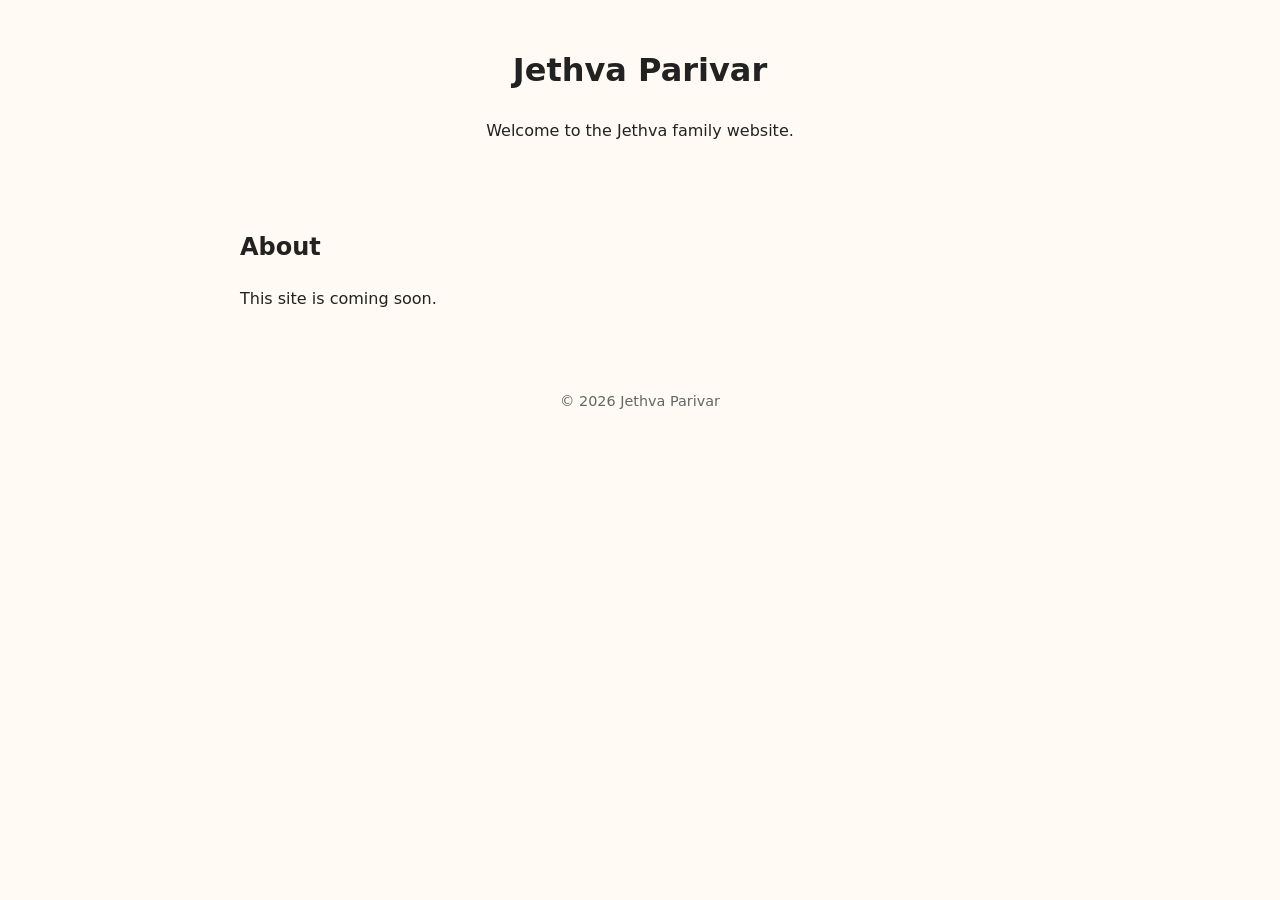
==== index.html @ 09ce80cc "Add starter website Co-Authored-By: Claude Opus 5.5 (1M context) <noreply@anthropic.com> Claude-Sess" ====
<!doctype html>
<html lang="en">
<head>
  <meta charset="utf-8">
  <meta name="viewport" content="width=device-width, initial-scale=1">
  <title>Jethva Parivar</title>
  <link rel="stylesheet" href="css/style.css">
</head>
<body>
  <header>
    <h1>Jethva Parivar</h1>
    <p>Welcome to the Jethva family website.</p>
  </header>
  <main>
    <section>
      <h2>About</h2>
      <p>This site is coming soon.</p>
    </section>
  </main>
  <footer>
    <p>&copy; 2026 Jethva Parivar</p>
  </footer>
</body>
</html>
---- css/style.css ----
body {
  margin: 0;
  font-family: system-ui, sans-serif;
  color: #222;
  background: #fffaf3;
  line-height: 1.6;
}
header, main, footer {
  max-width: 800px;
  margin: 0 auto;
  padding: 1.5rem 1rem;
}
header {
  text-align: center;
}
footer {
  text-align: center;
  font-size: 0.9rem;
  color: #666;
}
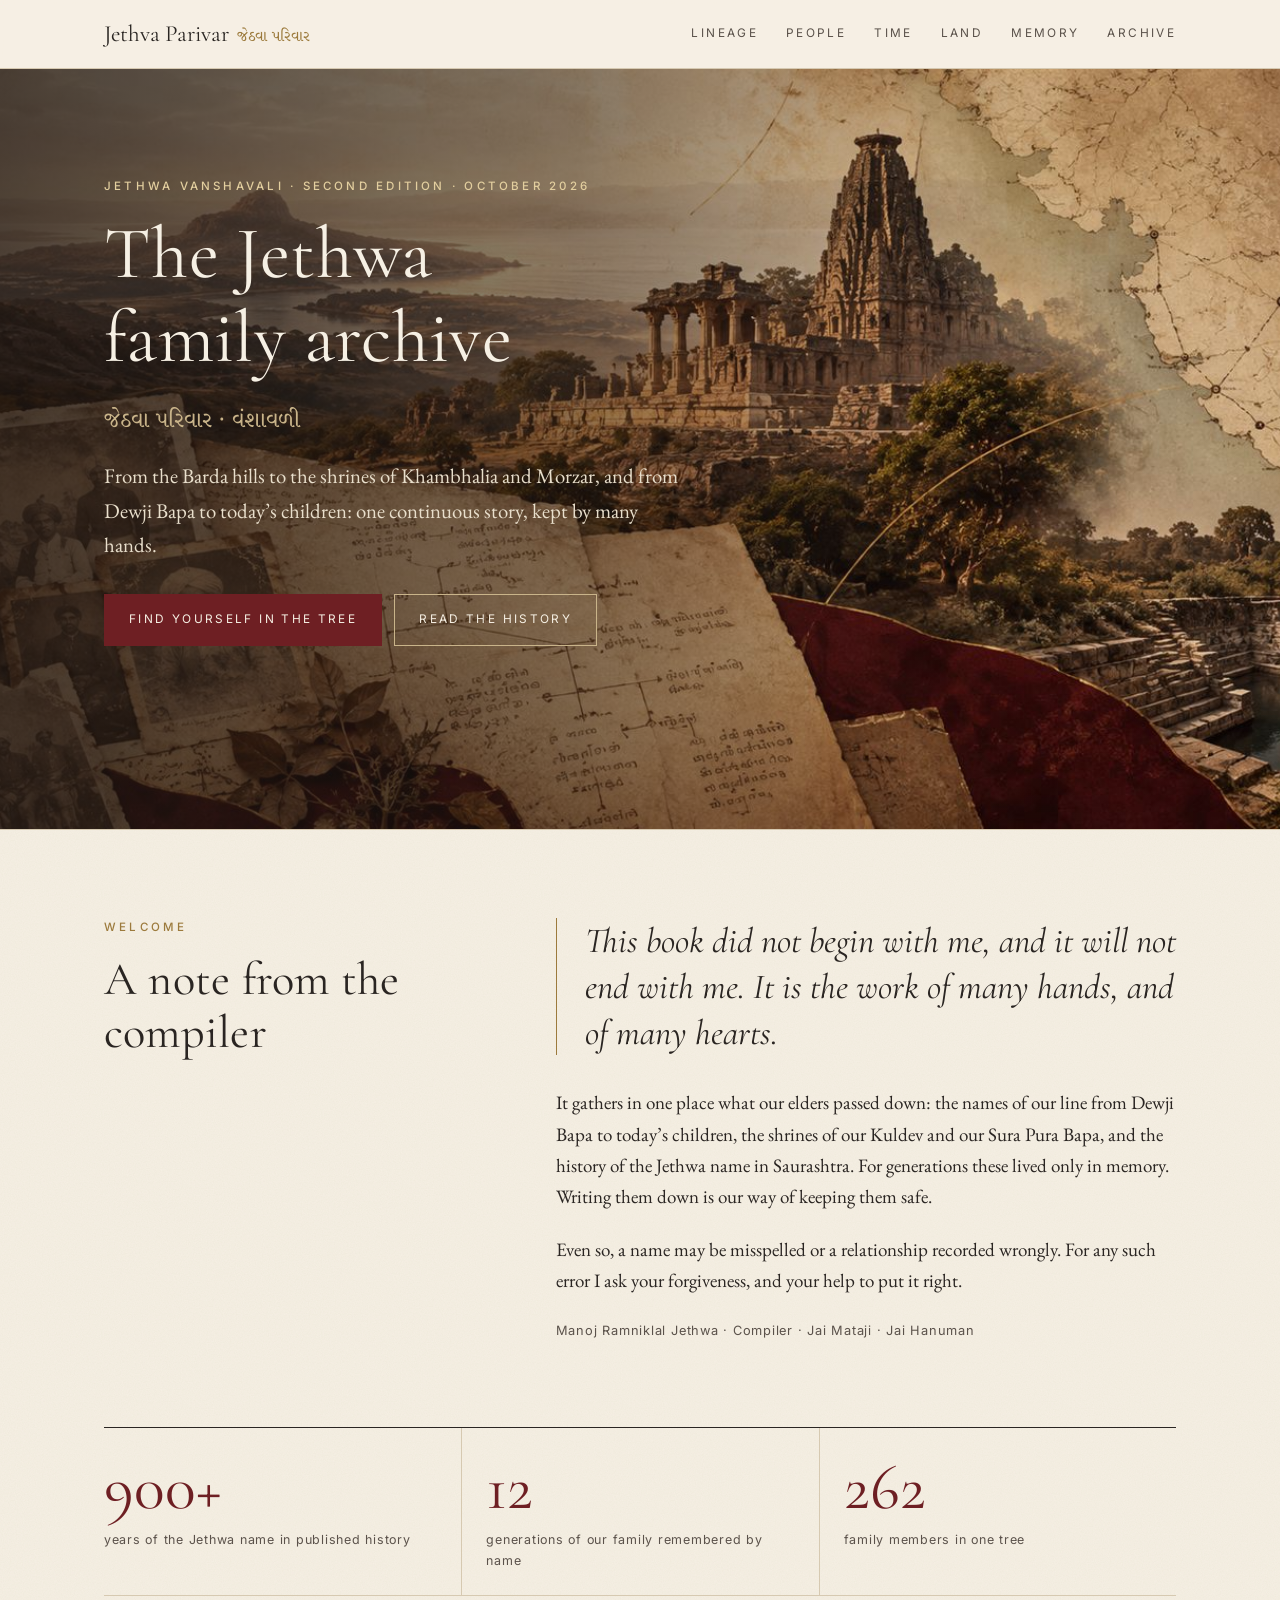
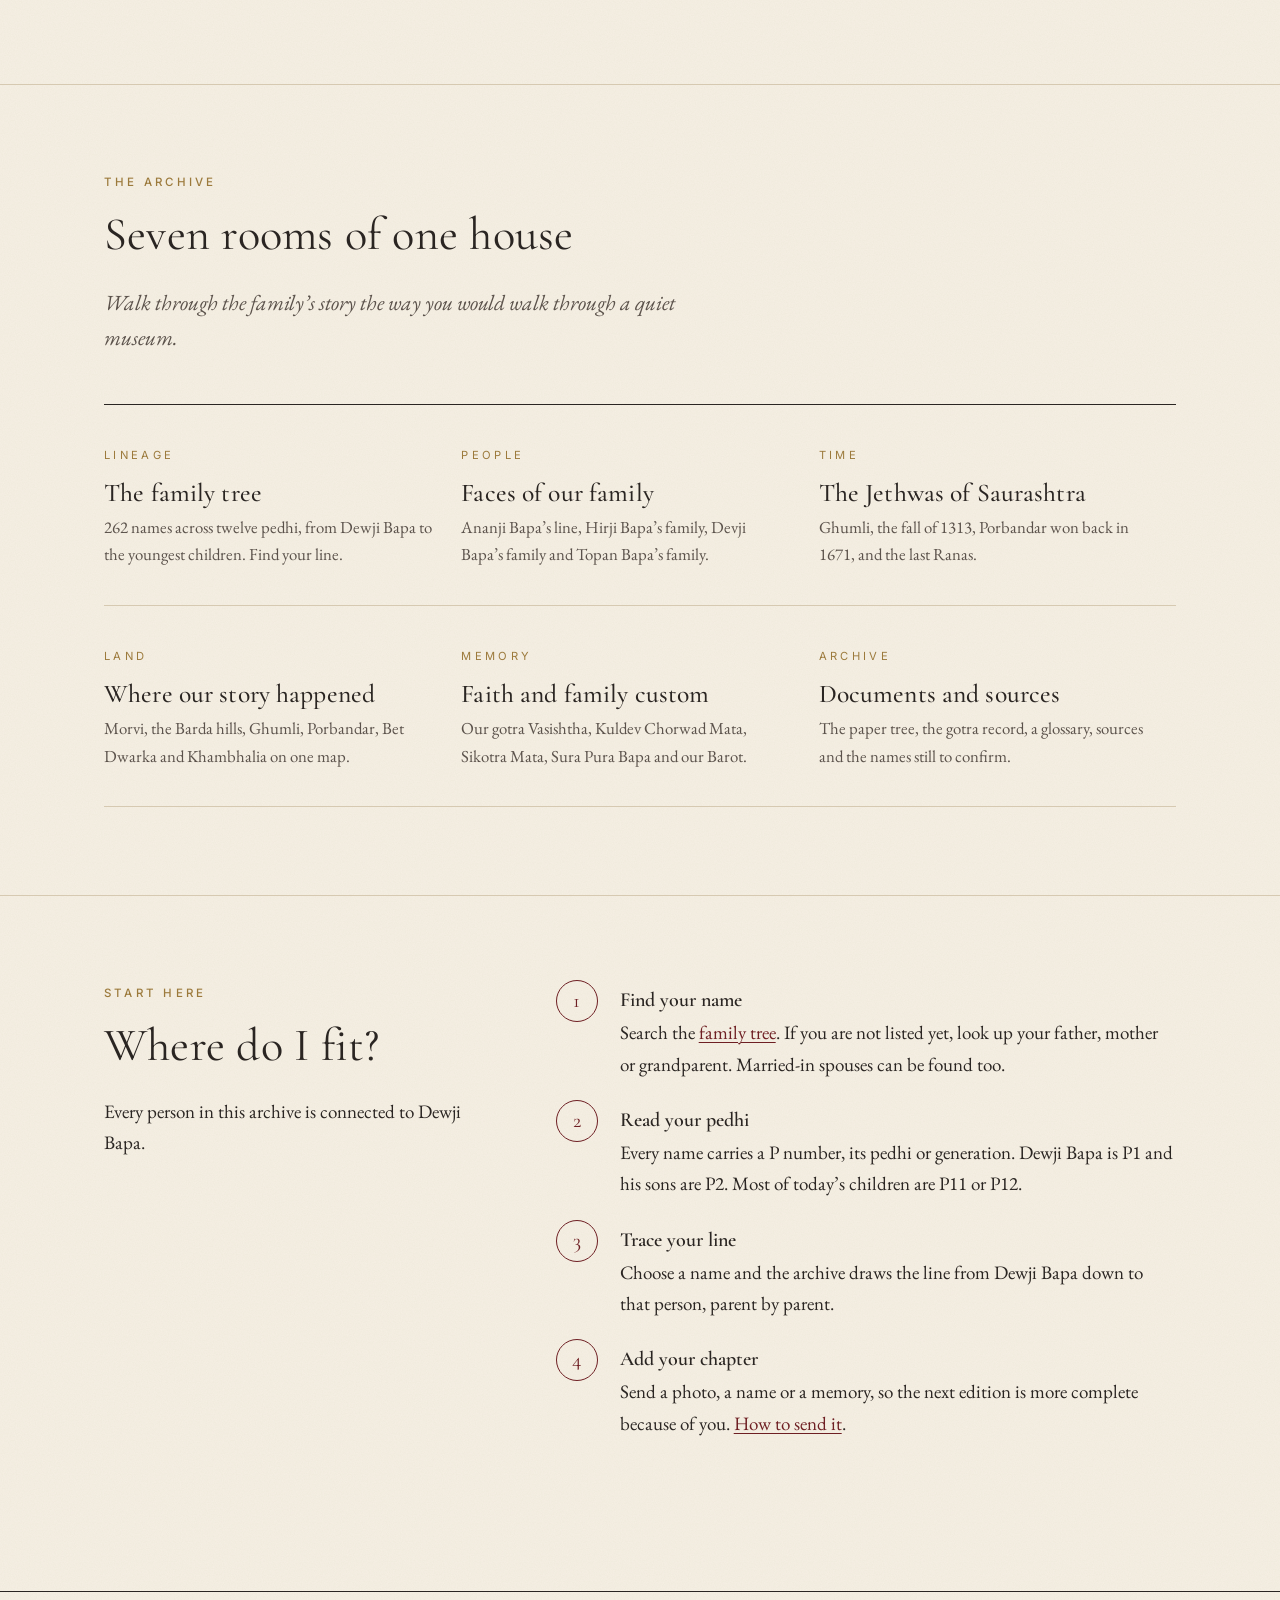
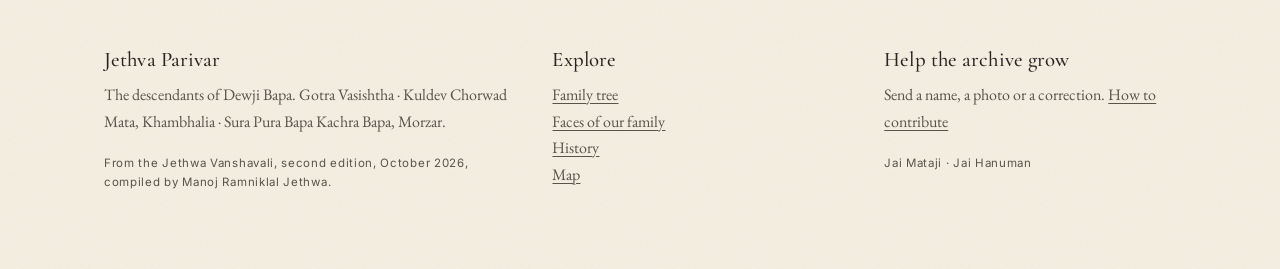
==== commit 45e607ae: "Build the family archive website from the Vanshavali Seven pages in an editorial archive style: home" ====
--- a/index.html
+++ b/index.html
@@ -3,22 +3,118 @@
 <head>
   <meta charset="utf-8">
   <meta name="viewport" content="width=device-width, initial-scale=1">
-  <title>Jethva Parivar</title>
+  <title>Jethva Parivar · A family archive</title>
+  <meta name="description" content="The Jethwa family of Dewji Bapa: twelve generations, our Kuldev Chorwad Mata, our Sura Pura Bapa and nine centuries of the Jethwa name in Saurashtra.">
+  <link rel="preconnect" href="https://fonts.googleapis.com">
+  <link rel="preconnect" href="https://fonts.gstatic.com" crossorigin>
+  <link href="https://fonts.googleapis.com/css2?family=Cormorant+Garamond:ital,wght@0,400;0,500;0,600;1,400&family=EB+Garamond:ital,wght@0,400;0,600;1,400&family=Inter:wght@400;500&family=Noto+Serif+Gujarati:wght@400;500&display=swap" rel="stylesheet">
   <link rel="stylesheet" href="css/style.css">
 </head>
 <body>
-  <header>
-    <h1>Jethva Parivar</h1>
-    <p>Welcome to the Jethva family website.</p>
+  <header class="site-header">
+    <div class="wrap">
+      <a class="brand" href="index.html">Jethva Parivar<span>જેઠવા પરિવાર</span></a>
+      <button class="nav-toggle" type="button" aria-expanded="false" aria-controls="nav">Menu</button>
+      <nav class="nav" id="nav" aria-label="Main">
+        <a href="lineage.html">Lineage</a>
+        <a href="people.html">People</a>
+        <a href="time.html">Time</a>
+        <a href="land.html">Land</a>
+        <a href="memory.html">Memory</a>
+        <a href="archive.html">Archive</a>
+      </nav>
+    </div>
   </header>
+
   <main>
-    <section>
-      <h2>About</h2>
-      <p>This site is coming soon.</p>
-    </section>
+<section class="hero">
+  <div class="wrap">
+    <p class="eyebrow">Jethwa Vanshavali · Second edition · October 2026</p>
+    <h1>The Jethwa family archive</h1>
+    <div class="gu-title">જેઠવા પરિવાર · વંશાવળી</div>
+    <p>From the Barda hills to the shrines of Khambhalia and Morzar, and from Dewji Bapa to today’s children: one continuous story, kept by many hands.</p>
+    <p style="margin-top:2rem;display:flex;gap:12px;flex-wrap:wrap">
+      <a class="btn" href="lineage.html">Find yourself in the tree</a>
+      <a class="btn ghost" href="time.html">Read the history</a>
+    </p>
+  </div>
+</section>
+
+<section>
+  <div class="wrap split">
+    <div class="reveal">
+      <p class="eyebrow">Welcome</p>
+      <h2>A note from the compiler</h2>
+    </div>
+    <div class="reveal">
+      <blockquote class="quote">This book did not begin with me, and it will not end with me. It is the work of many hands, and of many hearts.</blockquote>
+      <p style="margin-top:2rem">It gathers in one place what our elders passed down: the names of our line from Dewji Bapa to today’s children, the shrines of our Kuldev and our Sura Pura Bapa, and the history of the Jethwa name in Saurashtra. For generations these lived only in memory. Writing them down is our way of keeping them safe.</p>
+      <p>Even so, a name may be misspelled or a relationship recorded wrongly. For any such error I ask your forgiveness, and your help to put it right.</p>
+      <p class="signature">Manoj Ramniklal Jethwa · Compiler · Jai Mataji · Jai Hanuman</p>
+    </div>
+  </div>
+  <div class="wrap" style="margin-top:72px">
+    <div class="stats reveal">
+      <div class="stat"><div class="num">900+</div><div class="lbl">years of the Jethwa name in published history</div></div>
+      <div class="stat"><div class="num">12</div><div class="lbl">generations of our family remembered by name</div></div>
+      <div class="stat"><div class="num">262</div><div class="lbl">family members in one tree</div></div>
+    </div>
+  </div>
+</section>
+
+<section>
+  <div class="wrap">
+    <div class="section-head reveal">
+      <p class="eyebrow">The archive</p>
+      <h2>Seven rooms of one house</h2>
+      <p class="lede">Walk through the family’s story the way you would walk through a quiet museum.</p>
+    </div>
+    <div class="chapters reveal">
+      <a class="chapter" href="lineage.html"><span class="k">Lineage</span><h3>The family tree</h3><p>262 names across twelve pedhi, from Dewji Bapa to the youngest children. Find your line.</p></a>
+      <a class="chapter" href="people.html"><span class="k">People</span><h3>Faces of our family</h3><p>Ananji Bapa’s line, Hirji Bapa’s family, Devji Bapa’s family and Topan Bapa’s family.</p></a>
+      <a class="chapter" href="time.html"><span class="k">Time</span><h3>The Jethwas of Saurashtra</h3><p>Ghumli, the fall of 1313, Porbandar won back in 1671, and the last Ranas.</p></a>
+      <a class="chapter" href="land.html"><span class="k">Land</span><h3>Where our story happened</h3><p>Morvi, the Barda hills, Ghumli, Porbandar, Bet Dwarka and Khambhalia on one map.</p></a>
+      <a class="chapter" href="memory.html"><span class="k">Memory</span><h3>Faith and family custom</h3><p>Our gotra Vasishtha, Kuldev Chorwad Mata, Sikotra Mata, Sura Pura Bapa and our Barot.</p></a>
+      <a class="chapter" href="archive.html"><span class="k">Archive</span><h3>Documents and sources</h3><p>The paper tree, the gotra record, a glossary, sources and the names still to confirm.</p></a>
+    </div>
+  </div>
+</section>
+
+<section>
+  <div class="wrap split">
+    <div class="reveal">
+      <p class="eyebrow">Start here</p>
+      <h2>Where do I fit?</h2>
+      <p>Every person in this archive is connected to Dewji Bapa.</p>
+    </div>
+    <ol class="steps reveal">
+      <li><b>Find your name</b>Search the <a href="lineage.html">family tree</a>. If you are not listed yet, look up your father, mother or grandparent. Married-in spouses can be found too.</li>
+      <li><b>Read your pedhi</b>Every name carries a P number, its pedhi or generation. Dewji Bapa is P1 and his sons are P2. Most of today’s children are P11 or P12.</li>
+      <li><b>Trace your line</b>Choose a name and the archive draws the line from Dewji Bapa down to that person, parent by parent.</li>
+      <li><b>Add your chapter</b>Send a photo, a name or a memory, so the next edition is more complete because of you. <a href="archive.html#contribute">How to send it</a>.</li>
+    </ol>
+  </div>
+</section>
   </main>
-  <footer>
-    <p>&copy; 2026 Jethva Parivar</p>
+
+  <footer class="site-footer">
+    <div class="wrap">
+      <div>
+        <h4>Jethva Parivar</h4>
+        <p>The descendants of Dewji Bapa. Gotra Vasishtha · Kuldev Chorwad Mata, Khambhalia · Sura Pura Bapa Kachra Bapa, Morzar.</p>
+        <p class="small">From the Jethwa Vanshavali, second edition, October 2026, compiled by Manoj Ramniklal Jethwa.</p>
+      </div>
+      <div>
+        <h4>Explore</h4>
+        <p><a href="lineage.html">Family tree</a><br><a href="people.html">Faces of our family</a><br><a href="time.html">History</a><br><a href="land.html">Map</a></p>
+      </div>
+      <div>
+        <h4>Help the archive grow</h4>
+        <p>Send a name, a photo or a correction. <a href="archive.html#contribute">How to contribute</a></p>
+        <p class="small">Jai Mataji · Jai Hanuman</p>
+      </div>
+    </div>
   </footer>
+  <script src="js/site.js"></script>
 </body>
 </html>
--- a/css/style.css
+++ b/css/style.css
@@ -1,20 +1,547 @@
+/* Jethva Parivar: a private family archive.
+   Ivory paper, oxblood, restrained antique gold, sepia and charcoal. */
+
+:root {
+  --paper: #f6f0e4;
+  --paper-deep: #ece3d1;
+  --card: #fbf8f1;
+  --ink: #2a2522;
+  --ink-soft: #5b524b;
+  --ink-faint: #8a7f74;
+  --oxblood: #6e1f23;
+  --oxblood-soft: #8d3a3a;
+  --gold: #9c7a3c;
+  --gold-faint: #c9b48a;
+  --rule: #d6c9b1;
+  --serif: "Cormorant Garamond", "EB Garamond", Georgia, serif;
+  --text: "EB Garamond", Georgia, serif;
+  --gu: "Noto Serif Gujarati", serif;
+  --ui: "Inter", system-ui, sans-serif;
+  --wide: 1120px;
+  --narrow: 720px;
+}
+
+* { box-sizing: border-box; }
+
+html { scroll-behavior: smooth; }
+
 body {
   margin: 0;
-  font-family: system-ui, sans-serif;
-  color: #222;
-  background: #fffaf3;
-  line-height: 1.6;
-}
-header, main, footer {
-  max-width: 800px;
-  margin: 0 auto;
-  padding: 1.5rem 1rem;
-}
-header {
+  color: var(--ink);
+  background-color: var(--paper);
+  /* Subtle paper grain */
+  background-image: url("data:image/svg+xml,%3Csvg xmlns='http://www.w3.org/2000/svg' width='220' height='220'%3E%3Cfilter id='n'%3E%3CfeTurbulence type='fractalNoise' baseFrequency='.85' numOctaves='3' stitchTiles='stitch'/%3E%3CfeColorMatrix values='0 0 0 0 .35 0 0 0 0 .27 0 0 0 0 .18 0 0 0 .07 0'/%3E%3C/filter%3E%3Crect width='100%25' height='100%25' filter='url(%23n)'/%3E%3C/svg%3E");
+  font-family: var(--text);
+  font-size: 1.1875rem;
+  line-height: 1.65;
+  -webkit-font-smoothing: antialiased;
+}
+
+img { max-width: 100%; display: block; }
+
+a { color: var(--oxblood); text-decoration-thickness: 1px; text-underline-offset: 3px; }
+a:hover { color: var(--oxblood-soft); }
+
+h1, h2, h3, h4 {
+  font-family: var(--serif);
+  font-weight: 500;
+  line-height: 1.15;
+  margin: 0 0 .5em;
+  letter-spacing: .005em;
+}
+h1 { font-size: clamp(2.6rem, 6vw, 4.6rem); font-weight: 400; }
+h2 { font-size: clamp(2rem, 4vw, 2.9rem); font-weight: 400; }
+h3 { font-size: 1.6rem; }
+h4 { font-size: 1.25rem; }
+p { margin: 0 0 1.1em; }
+
+.gu { font-family: var(--gu); font-weight: 400; }
+
+.eyebrow {
+  font-family: var(--ui);
+  font-size: .72rem;
+  font-weight: 500;
+  letter-spacing: .28em;
+  text-transform: uppercase;
+  color: var(--gold);
+  margin: 0 0 1rem;
+}
+
+.lede { font-size: 1.35rem; color: var(--ink-soft); font-style: italic; }
+
+.wrap { max-width: var(--wide); margin: 0 auto; padding: 0 24px; }
+.narrow { max-width: var(--narrow); margin: 0 auto; padding: 0 24px; }
+
+/* ---------- Header ---------- */
+
+.site-header {
+  position: sticky;
+  top: 0;
+  z-index: 20;
+  background: rgba(246, 240, 228, .94);
+  backdrop-filter: blur(6px);
+  border-bottom: 1px solid var(--rule);
+}
+.site-header .wrap {
+  display: flex;
+  align-items: center;
+  justify-content: space-between;
+  gap: 1.5rem;
+  height: 68px;
+}
+.brand {
+  font-family: var(--serif);
+  font-size: 1.45rem;
+  color: var(--ink);
+  text-decoration: none;
+  white-space: nowrap;
+}
+.brand span { color: var(--gold); font-family: var(--gu); font-size: .95rem; margin-left: .5rem; }
+.nav { display: flex; gap: 1.75rem; }
+.nav a {
+  font-family: var(--ui);
+  font-size: .74rem;
+  letter-spacing: .2em;
+  text-transform: uppercase;
+  color: var(--ink-soft);
+  text-decoration: none;
+  padding: .3rem 0;
+  border-bottom: 1px solid transparent;
+}
+.nav a:hover, .nav a[aria-current="page"] { color: var(--oxblood); border-bottom-color: var(--oxblood); }
+.nav-toggle {
+  display: none;
+  background: none;
+  border: 1px solid var(--rule);
+  font-family: var(--ui);
+  font-size: .72rem;
+  letter-spacing: .2em;
+  text-transform: uppercase;
+  color: var(--ink);
+  padding: .5rem .8rem;
+  cursor: pointer;
+}
+
+@media (max-width: 860px) {
+  .nav-toggle { display: block; }
+  .nav {
+    display: none;
+    position: absolute;
+    top: 68px;
+    left: 0;
+    right: 0;
+    flex-direction: column;
+    gap: 0;
+    background: var(--paper);
+    border-bottom: 1px solid var(--rule);
+    padding: .5rem 24px 1rem;
+  }
+  .nav.open { display: flex; }
+  .nav a { padding: .8rem 0; border-bottom: 1px solid var(--rule); }
+  .nav a[aria-current="page"] { border-bottom-color: var(--rule); }
+}
+
+/* ---------- Hero ---------- */
+
+.hero {
+  position: relative;
+  min-height: min(88vh, 760px);
+  display: flex;
+  align-items: flex-end;
+  color: #f6f0e4;
+  background: #2a2522 url("../img/hero.jpg") center / cover no-repeat;
+  overflow: hidden;
+}
+.hero::after {
+  /* quiet scrim so the type stays legible over the photograph */
+  content: "";
+  position: absolute;
+  inset: 0;
+  background: linear-gradient(to right, rgba(30, 22, 18, .78) 0%, rgba(30, 22, 18, .5) 45%, rgba(30, 22, 18, .08) 80%);
+}
+.hero .wrap { position: relative; z-index: 1; padding-bottom: 72px; width: 100%; }
+.hero .eyebrow, .hero p.eyebrow { color: #e3cf9f; font-size: .72rem; }
+.hero h1 { max-width: 14ch; margin-bottom: .3em; }
+.hero .gu-title { font-family: var(--gu); font-size: 1.4rem; color: var(--gold-faint); margin-bottom: 1.2rem; }
+.hero p { max-width: 36rem; font-size: 1.3rem; color: #e9dfcc; }
+
+.page-head {
+  padding: 96px 0 48px;
+  border-bottom: 1px solid var(--rule);
+}
+.page-head .gu-title { font-family: var(--gu); color: var(--gold); font-size: 1.3rem; margin-bottom: 1rem; }
+
+/* ---------- Sections ---------- */
+
+section { padding: 88px 0; }
+section + section { border-top: 1px solid var(--rule); }
+[id] { scroll-margin-top: 84px; }
+.section-head { max-width: 40rem; margin-bottom: 48px; }
+
+.rule-ornament {
+  display: flex;
+  align-items: center;
+  gap: 1rem;
+  color: var(--gold);
+  margin: 3rem 0;
+}
+.rule-ornament::before, .rule-ornament::after { content: ""; flex: 1; height: 1px; background: var(--rule); }
+
+/* Stats */
+.stats { display: grid; grid-template-columns: repeat(3, 1fr); border-top: 1px solid var(--ink); border-bottom: 1px solid var(--rule); }
+.stat { padding: 28px 20px 24px 0; }
+.stat + .stat { padding-left: 24px; border-left: 1px solid var(--rule); }
+.stat .num { font-family: var(--serif); font-size: clamp(2.6rem, 6vw, 4rem); line-height: 1; color: var(--oxblood); }
+.stat .lbl { font-family: var(--ui); font-size: .78rem; letter-spacing: .06em; color: var(--ink-soft); margin-top: .6rem; }
+@media (max-width: 600px) {
+  .stats { grid-template-columns: 1fr; }
+  .stat + .stat { padding-left: 0; border-left: 0; border-top: 1px solid var(--rule); }
+}
+
+/* Keyword index on home */
+.chapters { display: grid; grid-template-columns: repeat(auto-fill, minmax(300px, 1fr)); border-top: 1px solid var(--ink); }
+.chapter {
+  display: block;
+  padding: 32px 28px 36px 0;
+  border-bottom: 1px solid var(--rule);
+  text-decoration: none;
+  color: var(--ink);
+}
+.chapter .k { font-family: var(--ui); font-size: .7rem; letter-spacing: .3em; color: var(--gold); text-transform: uppercase; }
+.chapter h3 { margin: .6rem 0 .4rem; }
+.chapter p { color: var(--ink-soft); font-size: 1.05rem; margin: 0; }
+.chapter:hover h3 { color: var(--oxblood); }
+
+/* Two-column editorial */
+.split { display: grid; grid-template-columns: 1fr 1.6fr; gap: 64px; align-items: start; }
+@media (max-width: 860px) { .split { grid-template-columns: 1fr; gap: 24px; } }
+
+.quote {
+  font-family: var(--serif);
+  font-size: clamp(1.6rem, 3vw, 2.2rem);
+  line-height: 1.3;
+  font-style: italic;
+  color: var(--ink);
+  border-left: 1px solid var(--gold);
+  padding-left: 28px;
+  margin: 0;
+}
+.signature { font-family: var(--ui); font-size: .8rem; letter-spacing: .06em; color: var(--ink-soft); margin-top: 1.5rem; }
+
+/* Cards */
+.cards { display: grid; grid-template-columns: repeat(auto-fill, minmax(260px, 1fr)); gap: 24px; }
+.card {
+  background: var(--card);
+  border: 1px solid var(--rule);
+  padding: 28px;
+}
+.card h4 { margin-bottom: .4rem; }
+.card p { font-size: 1.05rem; color: var(--ink-soft); margin: 0; }
+
+/* Confidence tags, like catalogue labels */
+.tag {
+  display: inline-block;
+  font-family: var(--ui);
+  font-size: .62rem;
+  font-weight: 500;
+  letter-spacing: .18em;
+  text-transform: uppercase;
+  padding: .25rem .55rem .2rem;
+  border: 1px solid currentColor;
+  vertical-align: middle;
+  margin-left: .35rem;
+  white-space: nowrap;
+}
+.tag.doc { color: #3d5a45; }
+.tag.pub { color: #3c4f6e; }
+.tag.fam { color: var(--oxblood); }
+.tag.trad { color: var(--gold); }
+.tag.leg { color: #6b4d7a; }
+.tag.est { color: var(--ink-soft); }
+.tag.unres { color: #a1452e; border-style: dashed; }
+sup.src { font-family: var(--ui); font-size: .62rem; color: var(--gold); }
+sup.src a { text-decoration: none; color: inherit; }
+
+/* Timeline */
+.timeline { position: relative; margin: 0; padding: 0; list-style: none; }
+.timeline::before { content: ""; position: absolute; left: 150px; top: 8px; bottom: 8px; width: 1px; background: var(--rule); }
+.timeline li { display: grid; grid-template-columns: 150px 1fr; gap: 40px; padding: 18px 0; position: relative; }
+.timeline li::before { content: ""; position: absolute; left: 146px; top: 30px; width: 9px; height: 9px; border-radius: 50%; background: var(--paper); border: 1px solid var(--oxblood); }
+.timeline .when { font-family: var(--serif); font-size: 1.5rem; color: var(--oxblood); text-align: right; padding-right: 8px; line-height: 1.3; }
+.timeline .what { font-size: 1.1rem; }
+.timeline .what h4 { margin-bottom: .25rem; }
+@media (max-width: 640px) {
+  .timeline::before { left: 4px; }
+  .timeline li { grid-template-columns: 1fr; gap: 4px; padding-left: 28px; }
+  .timeline li::before { left: 0; }
+  .timeline .when { text-align: left; }
+}
+
+/* Legends as editorial entries */
+.entries { display: grid; grid-template-columns: repeat(2, 1fr); gap: 0 64px; }
+.entry { padding: 32px 0; border-top: 1px solid var(--rule); }
+.entry .when { font-family: var(--ui); font-size: .72rem; letter-spacing: .24em; color: var(--gold); text-transform: uppercase; }
+.entry h3 { margin: .5rem 0 .75rem; }
+.entry p { font-size: 1.08rem; }
+@media (max-width: 760px) { .entries { grid-template-columns: 1fr; } }
+
+/* Figure placeholder for photos still to be added */
+.plate {
+  border: 1px solid var(--rule);
+  background: var(--paper-deep);
+  aspect-ratio: 4 / 5;
+  display: flex;
+  align-items: center;
+  justify-content: center;
   text-align: center;
-}
-footer {
-  text-align: center;
-  font-size: 0.9rem;
-  color: #666;
-}
+  padding: 16px;
+  color: var(--ink-faint);
+  font-family: var(--ui);
+  font-size: .72rem;
+  letter-spacing: .14em;
+  text-transform: uppercase;
+}
+.plate.wide { aspect-ratio: 3 / 2; }
+figure { margin: 0; }
+figcaption { font-size: .98rem; color: var(--ink-soft); margin-top: .8rem; }
+figcaption b { font-family: var(--serif); font-weight: 600; color: var(--ink); font-size: 1.15rem; display: block; }
+
+.gallery { display: grid; grid-template-columns: repeat(auto-fill, minmax(190px, 1fr)); gap: 32px 24px; }
+
+/* Tables (nivad list) */
+table { width: 100%; border-collapse: collapse; font-size: 1.05rem; }
+th, td { text-align: left; padding: .7rem .75rem .7rem 0; border-bottom: 1px solid var(--rule); vertical-align: top; }
+th { font-family: var(--ui); font-size: .7rem; letter-spacing: .2em; text-transform: uppercase; color: var(--gold); font-weight: 500; border-bottom-color: var(--ink); }
+td.q { white-space: nowrap; text-align: right; color: var(--ink-soft); }
+td .gu { color: var(--ink-faint); font-size: .95rem; display: block; }
+
+/* Steps */
+.steps { counter-reset: s; list-style: none; padding: 0; margin: 0; }
+.steps li { counter-increment: s; position: relative; padding: 0 0 24px 64px; }
+.steps li::before {
+  content: counter(s);
+  position: absolute;
+  left: 0;
+  top: -4px;
+  width: 40px;
+  height: 40px;
+  border: 1px solid var(--oxblood);
+  border-radius: 50%;
+  display: flex;
+  align-items: center;
+  justify-content: center;
+  font-family: var(--serif);
+  font-size: 1.3rem;
+  color: var(--oxblood);
+}
+.steps b { font-family: var(--serif); font-size: 1.25rem; font-weight: 600; display: block; }
+
+/* Glossary */
+dl.glossary { display: grid; grid-template-columns: 220px 1fr; margin: 0; border-top: 1px solid var(--ink); }
+dl.glossary dt, dl.glossary dd { padding: 18px 0; border-bottom: 1px solid var(--rule); margin: 0; }
+dl.glossary dt { font-family: var(--serif); font-size: 1.35rem; }
+dl.glossary dt .gu { display: block; font-size: .95rem; color: var(--gold); }
+@media (max-width: 640px) {
+  dl.glossary { grid-template-columns: 1fr; }
+  dl.glossary dt { border-bottom: 0; padding-bottom: 0; }
+}
+
+ol.sources { padding-left: 1.6rem; font-size: 1.02rem; }
+ol.sources li { margin-bottom: .5rem; }
+
+.callout {
+  border: 1px solid var(--rule);
+  border-left: 3px solid var(--oxblood);
+  background: var(--card);
+  padding: 24px 28px;
+  margin: 2rem 0;
+}
+.callout p:last-child { margin: 0; }
+
+.btn {
+  display: inline-block;
+  font-family: var(--ui);
+  font-size: .74rem;
+  letter-spacing: .2em;
+  text-transform: uppercase;
+  text-decoration: none;
+  color: var(--paper);
+  background: var(--oxblood);
+  padding: .95rem 1.5rem;
+  border: 1px solid var(--oxblood);
+}
+.btn:hover { background: var(--ink); border-color: var(--ink); color: var(--paper); }
+.btn.ghost { background: transparent; color: var(--oxblood); }
+.btn.ghost:hover { background: var(--oxblood); color: var(--paper); }
+.hero .btn.ghost { color: var(--paper); border-color: var(--gold-faint); }
+
+/* ---------- Family tree ---------- */
+
+.finder { display: flex; gap: 12px; flex-wrap: wrap; align-items: center; }
+.search {
+  flex: 1;
+  min-width: 240px;
+  font-family: var(--text);
+  font-size: 1.2rem;
+  padding: .85rem 1rem;
+  background: var(--card);
+  border: 1px solid var(--rule);
+  border-bottom: 1px solid var(--ink);
+  color: var(--ink);
+  outline: none;
+}
+.search:focus { border-color: var(--oxblood); }
+.results { list-style: none; margin: 0; padding: 0; border: 1px solid var(--rule); border-top: 0; background: var(--card); max-height: 320px; overflow-y: auto; }
+.results:empty { display: none; }
+.results button {
+  display: flex;
+  width: 100%;
+  justify-content: space-between;
+  gap: 1rem;
+  text-align: left;
+  font: inherit;
+  font-size: 1.05rem;
+  background: none;
+  border: 0;
+  border-bottom: 1px solid var(--rule);
+  padding: .65rem 1rem;
+  cursor: pointer;
+  color: var(--ink);
+}
+.results button:hover, .results button:focus { background: var(--paper-deep); outline: none; }
+.results small { font-family: var(--ui); font-size: .72rem; color: var(--ink-faint); white-space: nowrap; }
+
+.branches { display: flex; gap: 0; flex-wrap: wrap; border-bottom: 1px solid var(--rule); margin: 40px 0 0; }
+.branches button {
+  font-family: var(--ui);
+  font-size: .72rem;
+  letter-spacing: .16em;
+  text-transform: uppercase;
+  background: none;
+  border: 0;
+  border-bottom: 2px solid transparent;
+  padding: .9rem 1.1rem .8rem 0;
+  margin-right: 1.1rem;
+  color: var(--ink-soft);
+  cursor: pointer;
+}
+.branches button[aria-pressed="true"] { color: var(--oxblood); border-bottom-color: var(--oxblood); }
+.branches button span { color: var(--ink-faint); letter-spacing: .05em; margin-left: .3rem; }
+
+.tree-layout { display: grid; grid-template-columns: 1fr 360px; gap: 48px; align-items: start; margin-top: 32px; }
+@media (max-width: 960px) { .tree-layout { grid-template-columns: 1fr; } }
+@media (max-width: 860px) { .hero::after { background: rgba(30, 22, 18, .62); } }
+
+.tree, .tree ul { list-style: none; margin: 0; padding: 0; }
+.tree ul { margin-left: 8px; padding-left: 0; }
+.tree ul > li { position: relative; padding-left: 26px; }
+.tree ul > li::before {
+  /* vertical connector from the parent */
+  content: "";
+  position: absolute;
+  left: 0;
+  top: 0;
+  bottom: 0;
+  border-left: 1px solid var(--gold-faint);
+}
+.tree ul > li:last-child::before { bottom: auto; height: 1.15em; }
+.tree ul > li::after {
+  /* elbow into the child */
+  content: "";
+  position: absolute;
+  left: 0;
+  top: 1.15em;
+  width: 20px;
+  border-top: 1px solid var(--gold-faint);
+}
+.node { display: flex; flex-wrap: wrap; align-items: baseline; gap: 0 .5rem; padding: .18rem 0; }
+#tree { overflow-x: auto; padding-bottom: 8px; }
+.tree-layout > * { min-width: 0; }
+.node .tw {
+  width: 18px;
+  flex: none;
+  font-family: var(--ui);
+  font-size: .8rem;
+  color: var(--gold);
+  background: none;
+  border: 0;
+  padding: 0;
+  cursor: pointer;
+  line-height: 1;
+}
+.node .tw[disabled] { cursor: default; color: var(--rule); }
+.node .nm {
+  font: inherit;
+  font-size: 1.12rem;
+  background: none;
+  border: 0;
+  padding: 0;
+  color: var(--ink);
+  cursor: pointer;
+  text-align: left;
+}
+.node .nm:hover { color: var(--oxblood); text-decoration: underline; text-underline-offset: 3px; text-decoration-thickness: 1px; }
+.node.f .nm { color: var(--oxblood-soft); font-style: italic; }
+.node .meta { font-family: var(--ui); font-size: .68rem; color: var(--ink-faint); letter-spacing: .04em; }
+.node .sp { font-size: .98rem; color: var(--ink-soft); }
+.node.sel .nm { color: var(--paper); background: var(--oxblood); padding: 0 .4rem; font-style: normal; text-decoration: none; }
+.node.onpath .nm { color: var(--oxblood); font-weight: 600; }
+.tree li.collapsed > ul { display: none; }
+
+.person {
+  position: sticky;
+  top: 92px;
+  background: var(--card);
+  border: 1px solid var(--rule);
+  padding: 32px 28px;
+}
+.person .pid { font-family: var(--ui); font-size: .7rem; letter-spacing: .22em; color: var(--gold); text-transform: uppercase; }
+.person h3 { font-size: 2.2rem; margin: .4rem 0 .2rem; }
+.person .alt { color: var(--ink-soft); font-style: italic; margin-bottom: 1rem; }
+.person dl { display: grid; grid-template-columns: 96px 1fr; gap: .45rem .75rem; margin: 1.2rem 0; font-size: 1.02rem; }
+.person dt { font-family: var(--ui); font-size: .68rem; letter-spacing: .16em; text-transform: uppercase; color: var(--ink-faint); padding-top: .3rem; }
+.person dd { margin: 0; }
+.person .line { font-size: 1rem; line-height: 1.8; border-top: 1px solid var(--rule); padding-top: 1rem; }
+.person .line a { text-decoration: none; }
+.person .line .sep { color: var(--gold); margin: 0 .3rem; }
+.person .kids a { display: inline-block; margin-right: .6rem; }
+.person .empty { color: var(--ink-faint); font-style: italic; }
+@media (max-width: 960px) {
+  .person { position: static; order: -1; padding: 24px 20px; }
+}
+@media (max-width: 600px) {
+  .tree ul > li { padding-left: 16px; }
+  .tree ul > li::after { width: 12px; }
+  .node { flex-wrap: nowrap; white-space: nowrap; }
+  .node .sp { display: none; }
+  .person h3 { font-size: 1.8rem; }
+  .person dl { grid-template-columns: 80px 1fr; }
+}
+.legend { font-family: var(--ui); font-size: .72rem; color: var(--ink-soft); letter-spacing: .03em; display: flex; flex-wrap: wrap; gap: .4rem 1.4rem; margin-top: 18px; }
+.legend i { color: var(--oxblood-soft); }
+
+/* ---------- Map ---------- */
+.map-wrap { border: 1px solid var(--rule); background: var(--card); padding: 12px; }
+.map-wrap svg { width: 100%; height: auto; display: block; }
+.map-wrap .pin circle { fill: var(--oxblood); stroke: var(--card); stroke-width: 2; }
+.map-wrap .pin text { font-family: var(--serif); font-size: 15px; fill: var(--ink); }
+.map-wrap .pin text.sub { font-family: var(--ui); font-size: 9.5px; fill: var(--ink-faint); letter-spacing: .03em; }
+.map-wrap .pin:hover circle { fill: var(--gold); }
+.map-wrap .sea { font-family: var(--ui); font-size: 11px; letter-spacing: .5em; fill: var(--gold); }
+.places { columns: 2; column-gap: 48px; list-style: none; padding: 0; margin: 0; }
+.places li { break-inside: avoid; padding: 14px 0; border-bottom: 1px solid var(--rule); }
+.places b { font-family: var(--serif); font-size: 1.3rem; font-weight: 500; }
+.places small { display: block; color: var(--ink-soft); font-size: 1rem; }
+@media (max-width: 640px) { .places { columns: 1; } }
+
+/* ---------- Footer ---------- */
+.site-footer { border-top: 1px solid var(--ink); padding: 56px 0 64px; margin-top: 40px; font-size: 1rem; color: var(--ink-soft); }
+.site-footer .wrap { display: grid; grid-template-columns: 1.4fr 1fr 1fr; gap: 40px; }
+.site-footer h4 { font-size: 1.3rem; color: var(--ink); }
+.site-footer a { color: var(--ink-soft); }
+.site-footer .small { font-family: var(--ui); font-size: .72rem; letter-spacing: .06em; margin-top: 1.2rem; }
+@media (max-width: 760px) { .site-footer .wrap { grid-template-columns: 1fr; } }
+
+.reveal { opacity: 0; transform: translateY(12px); transition: opacity .9s ease, transform .9s ease; }
+.reveal.in { opacity: 1; transform: none; }
+@media (prefers-reduced-motion: reduce) { .reveal { opacity: 1; transform: none; transition: none; } html { scroll-behavior: auto; } }
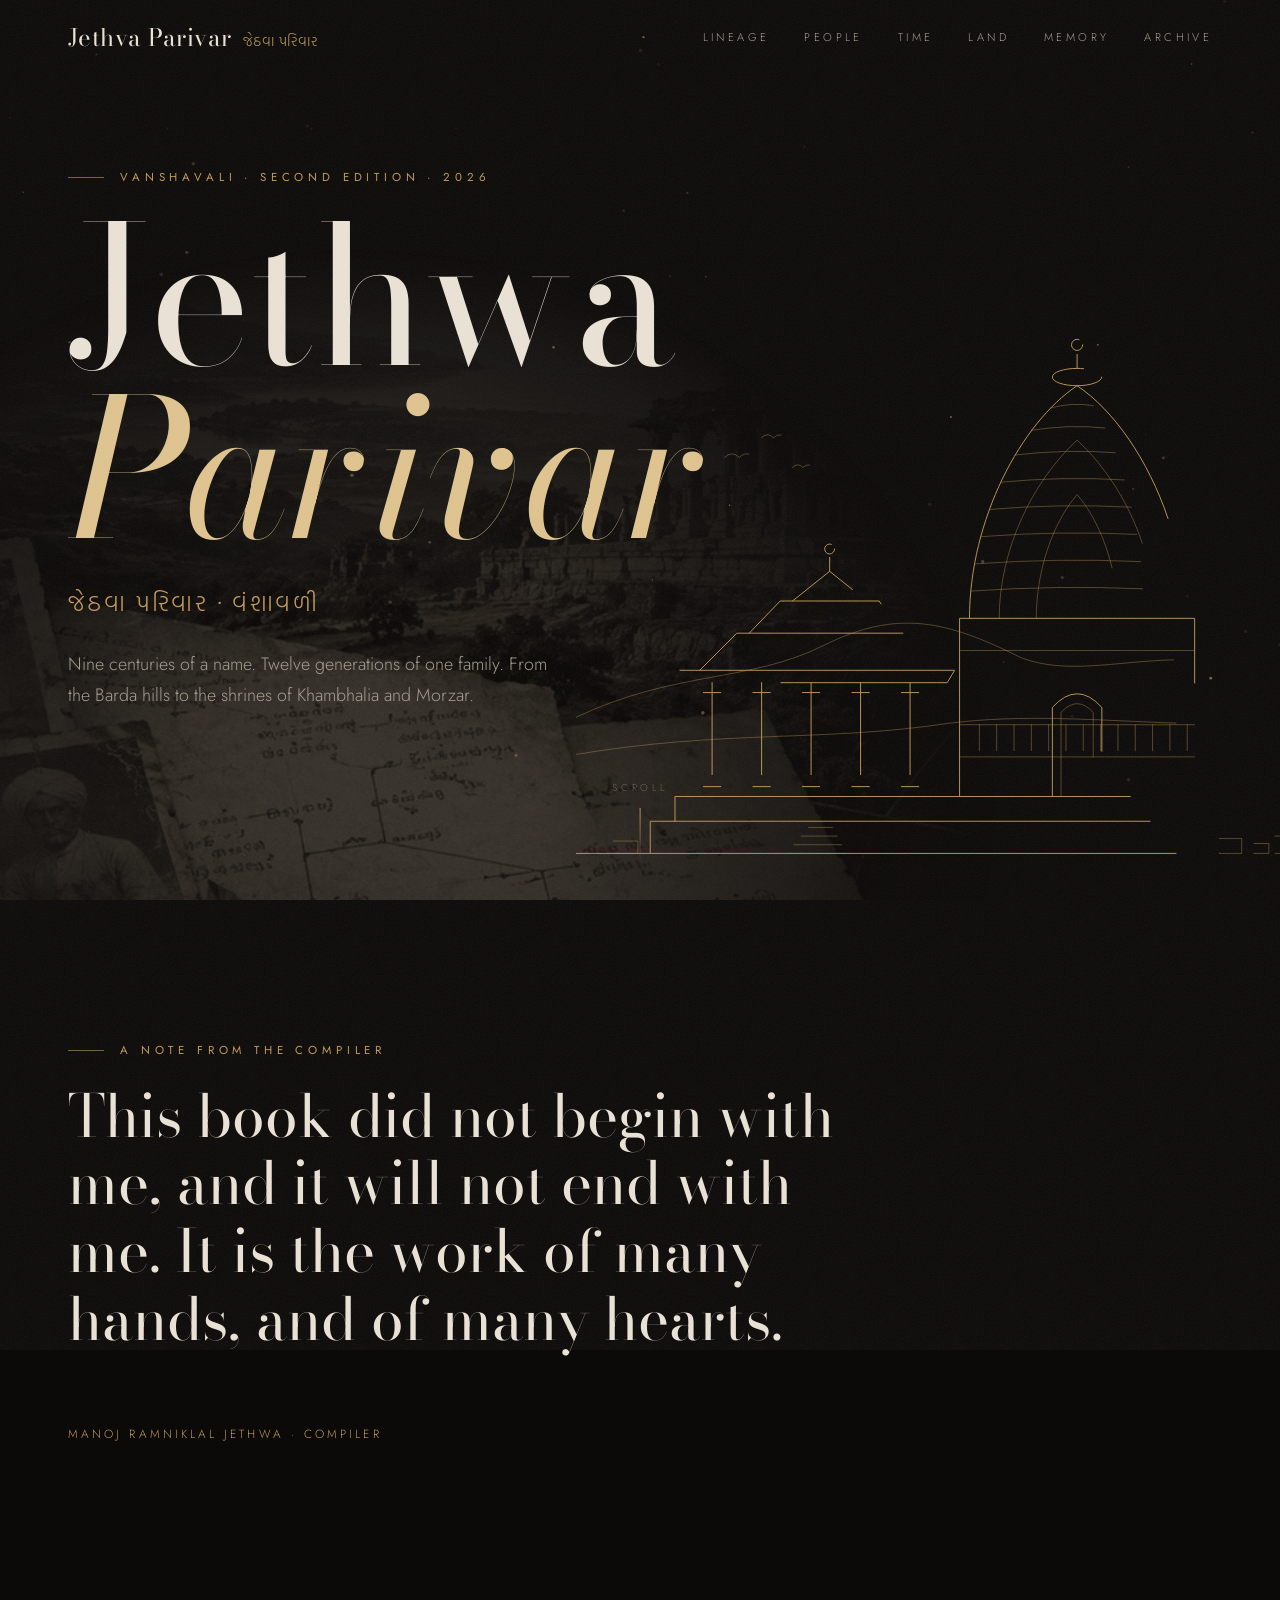
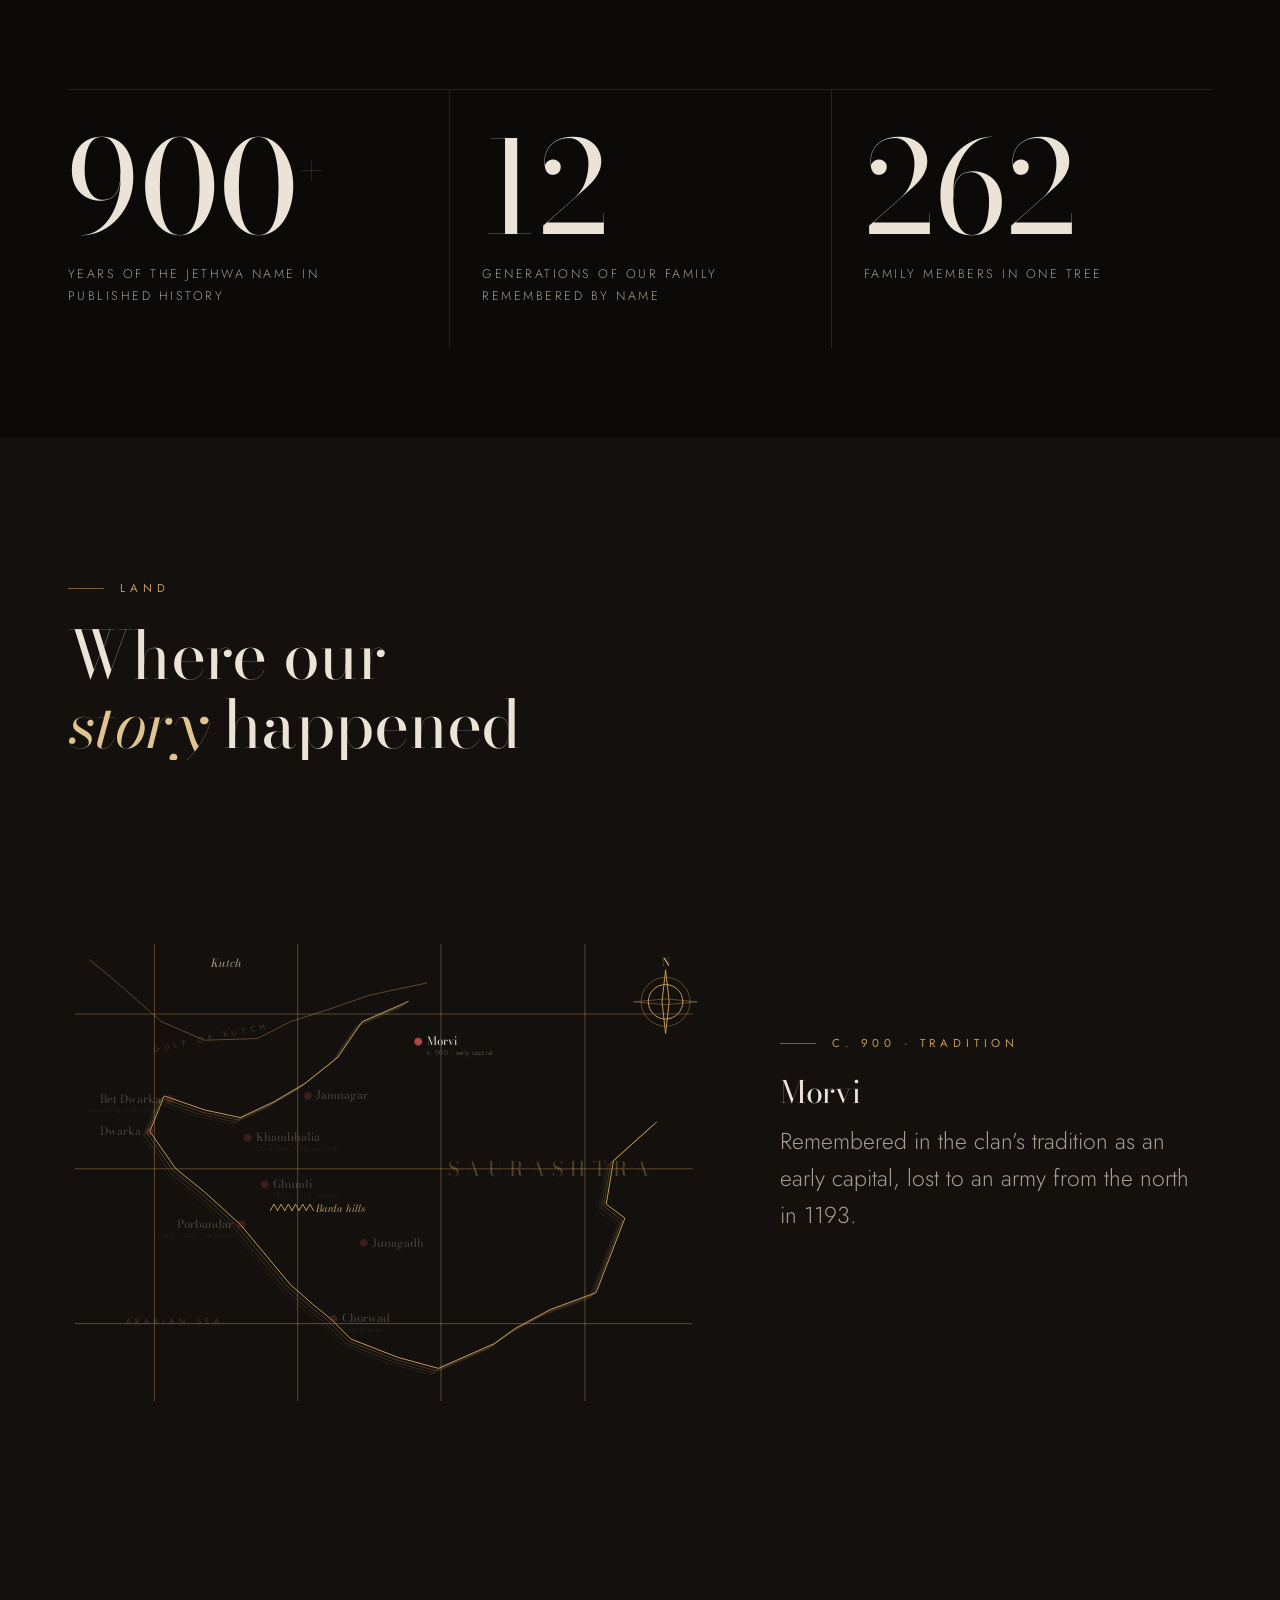
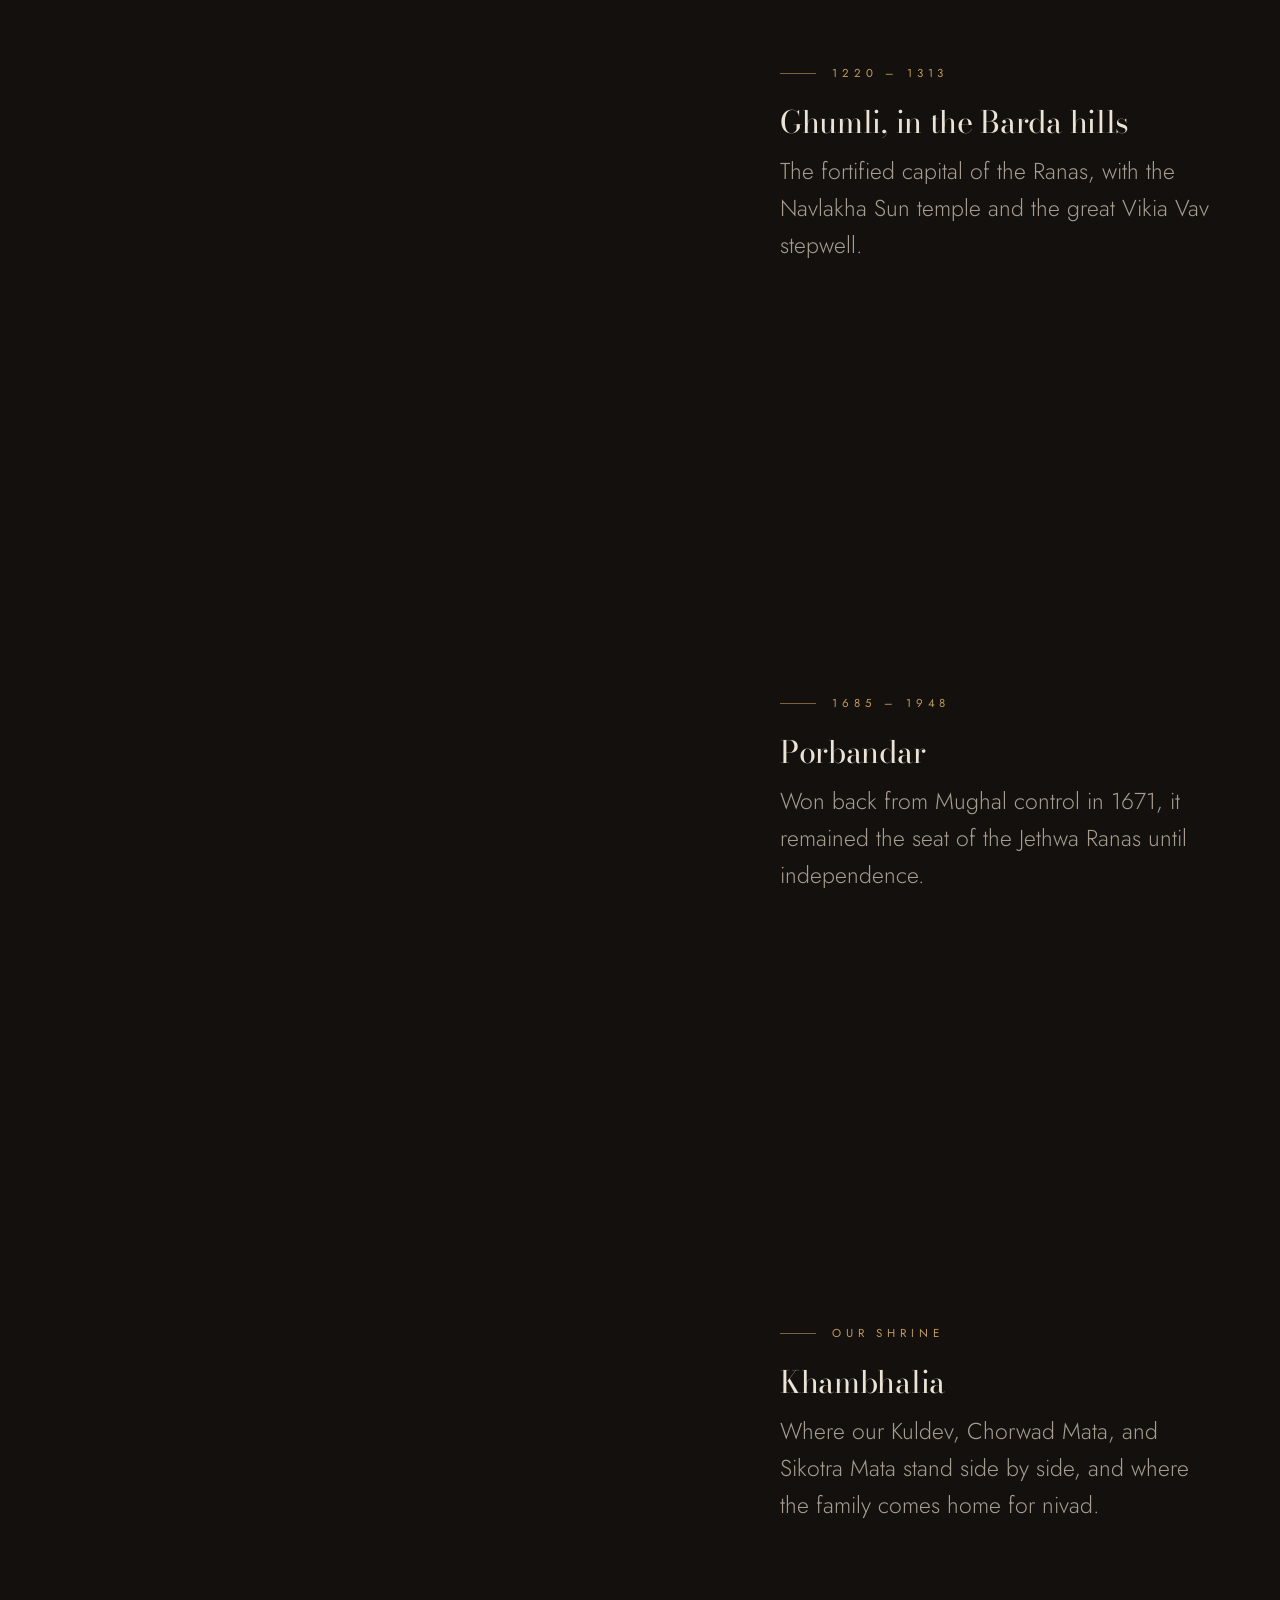
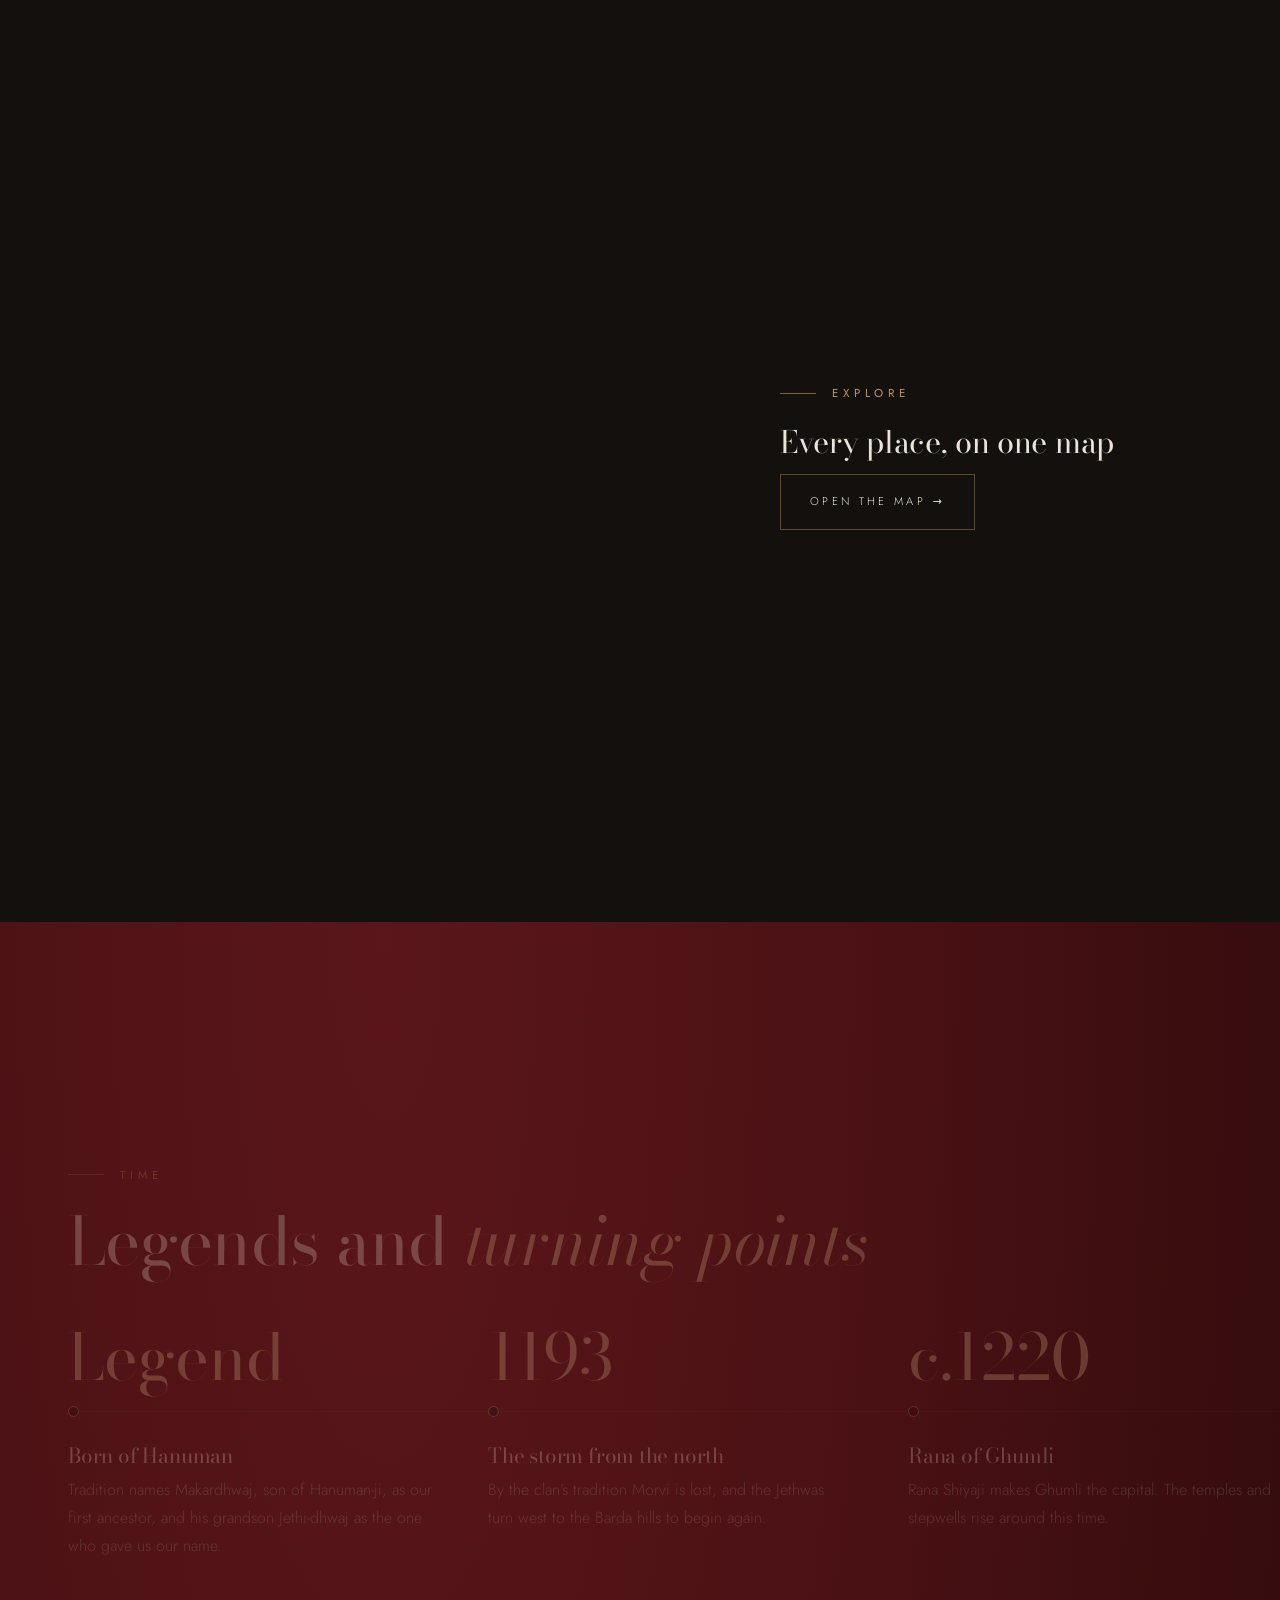
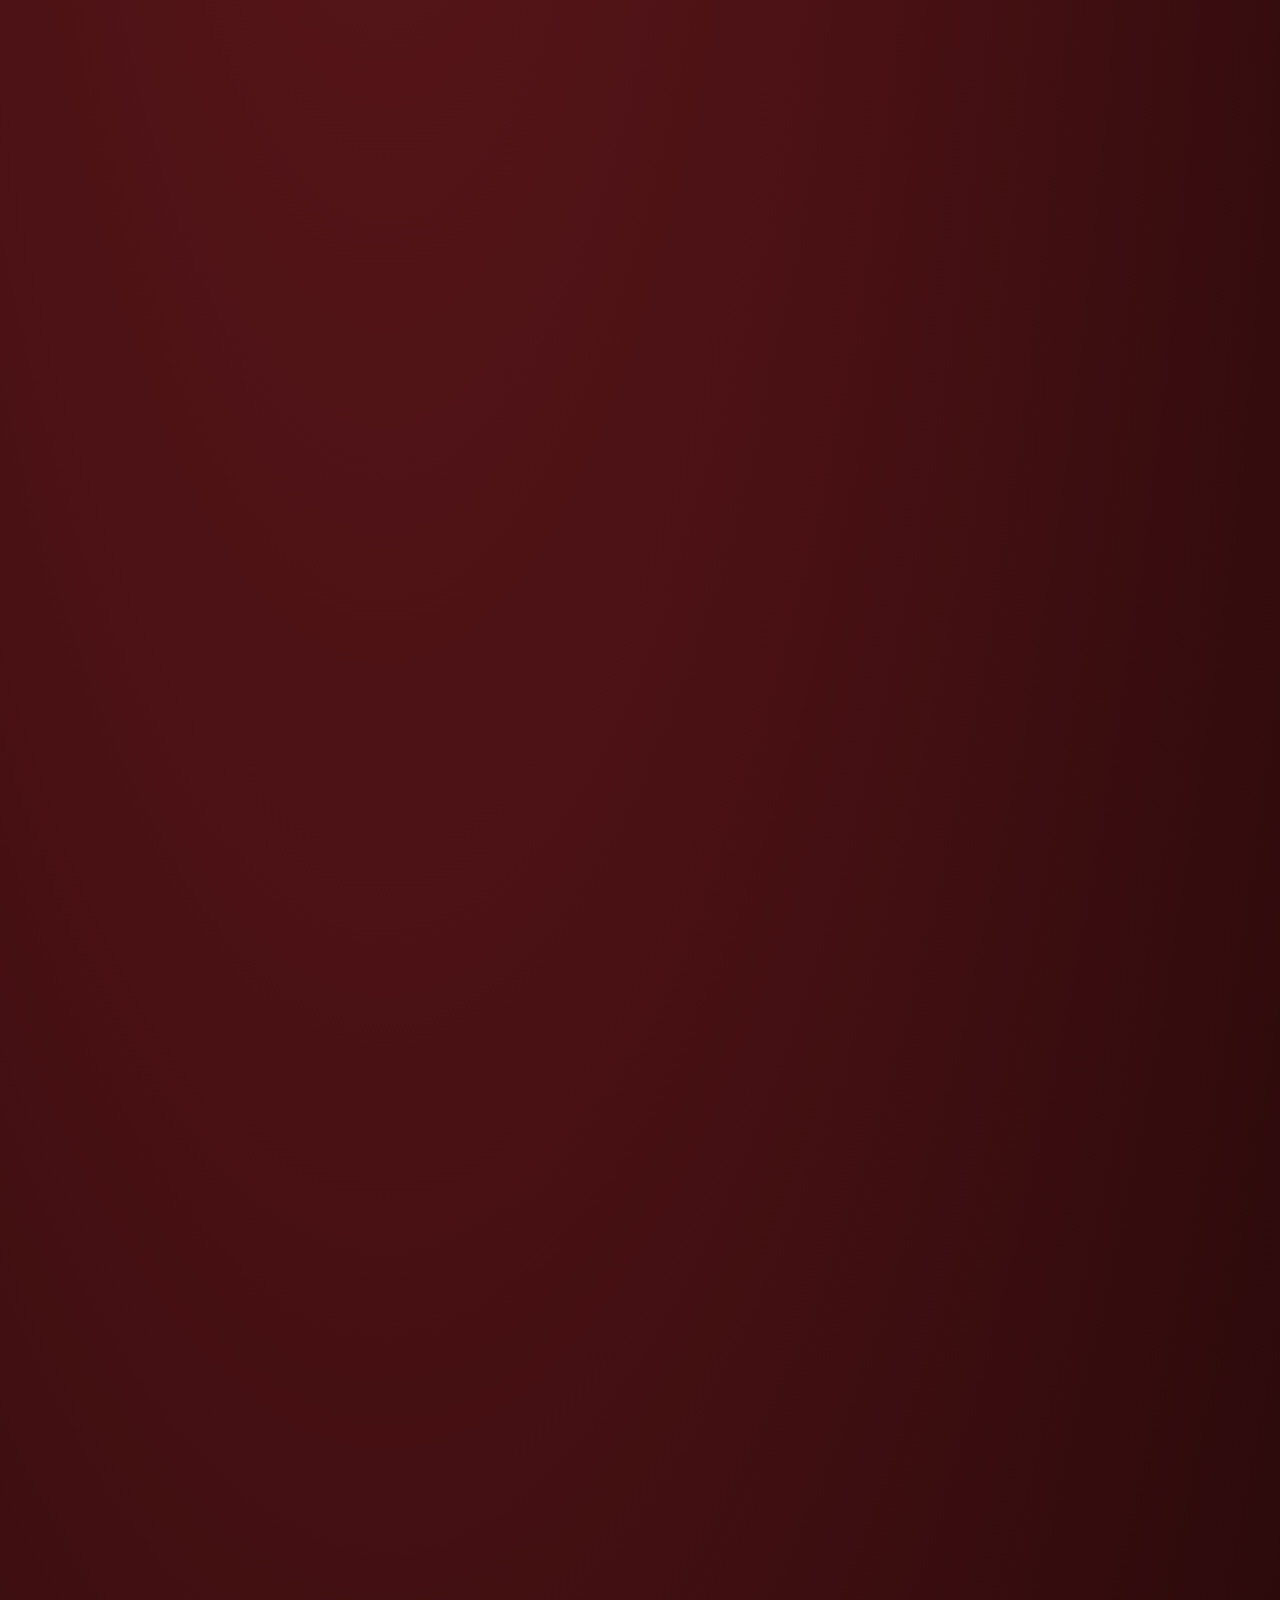
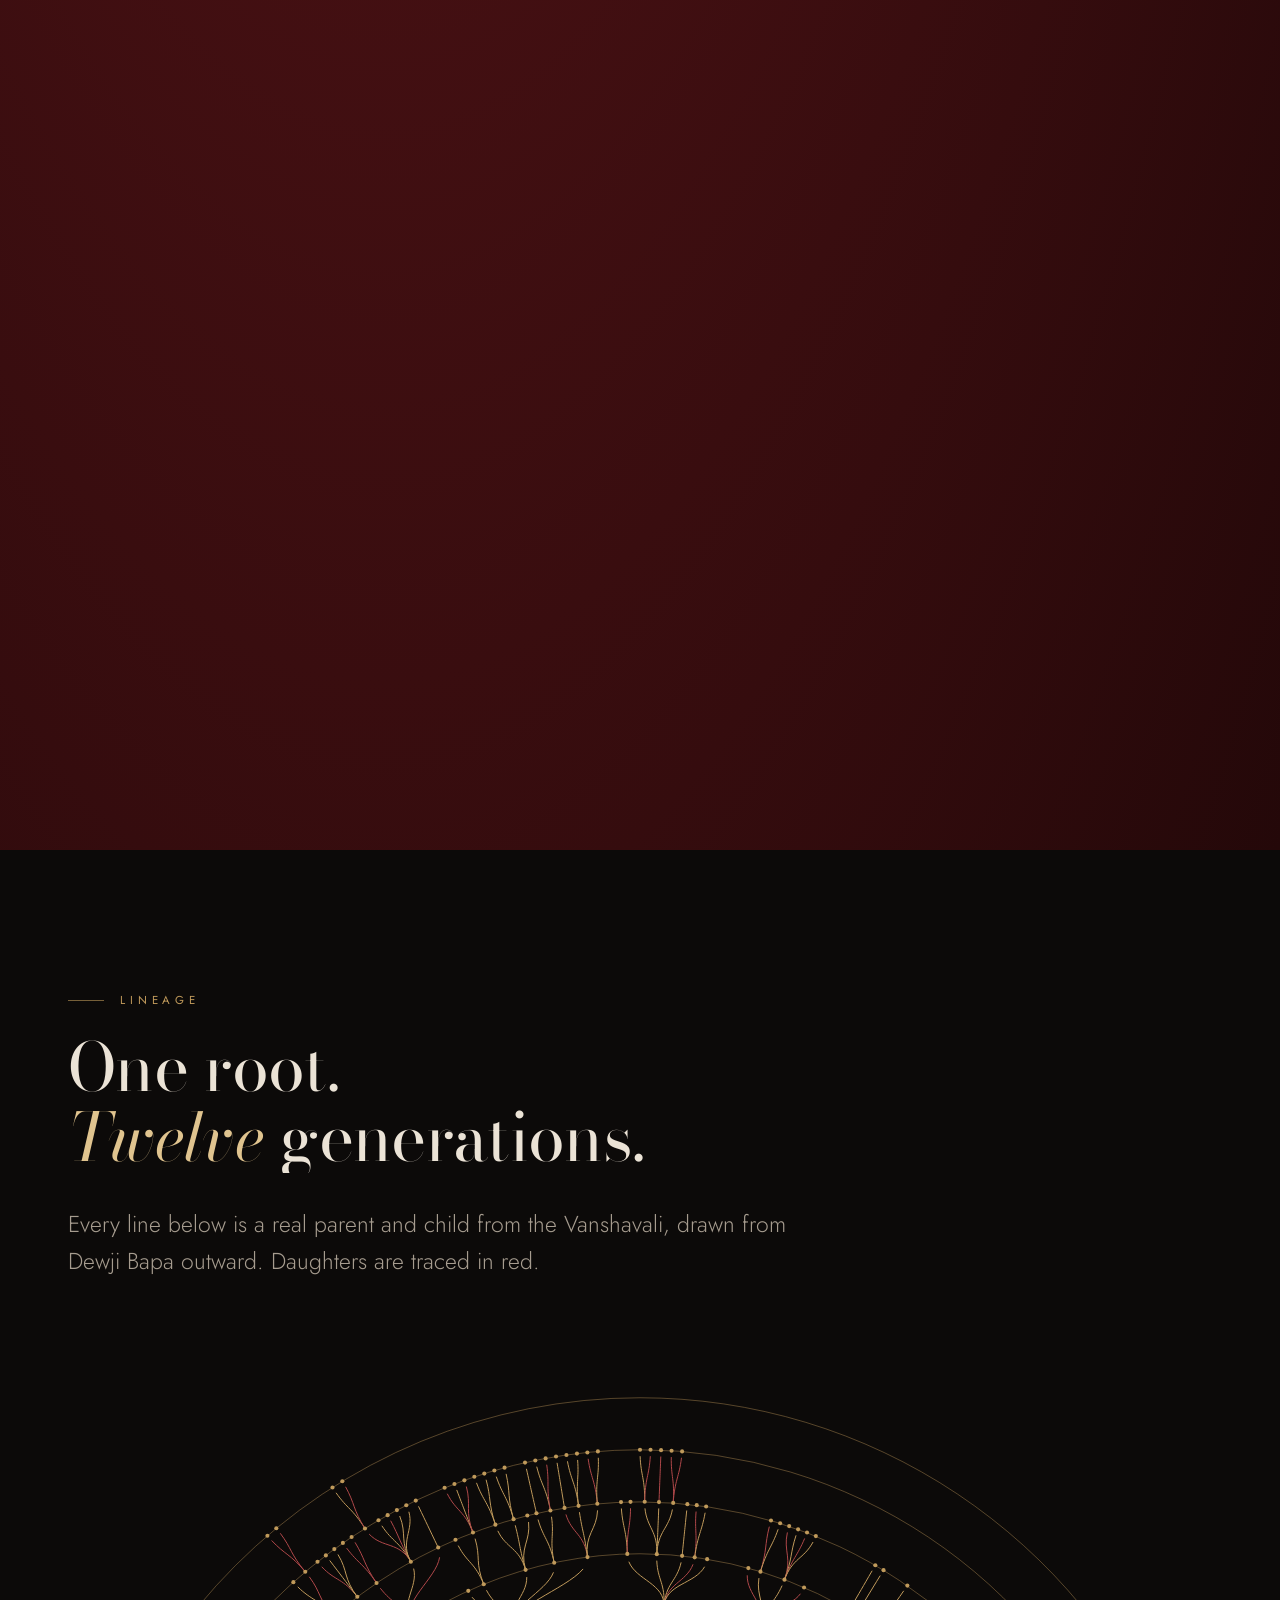
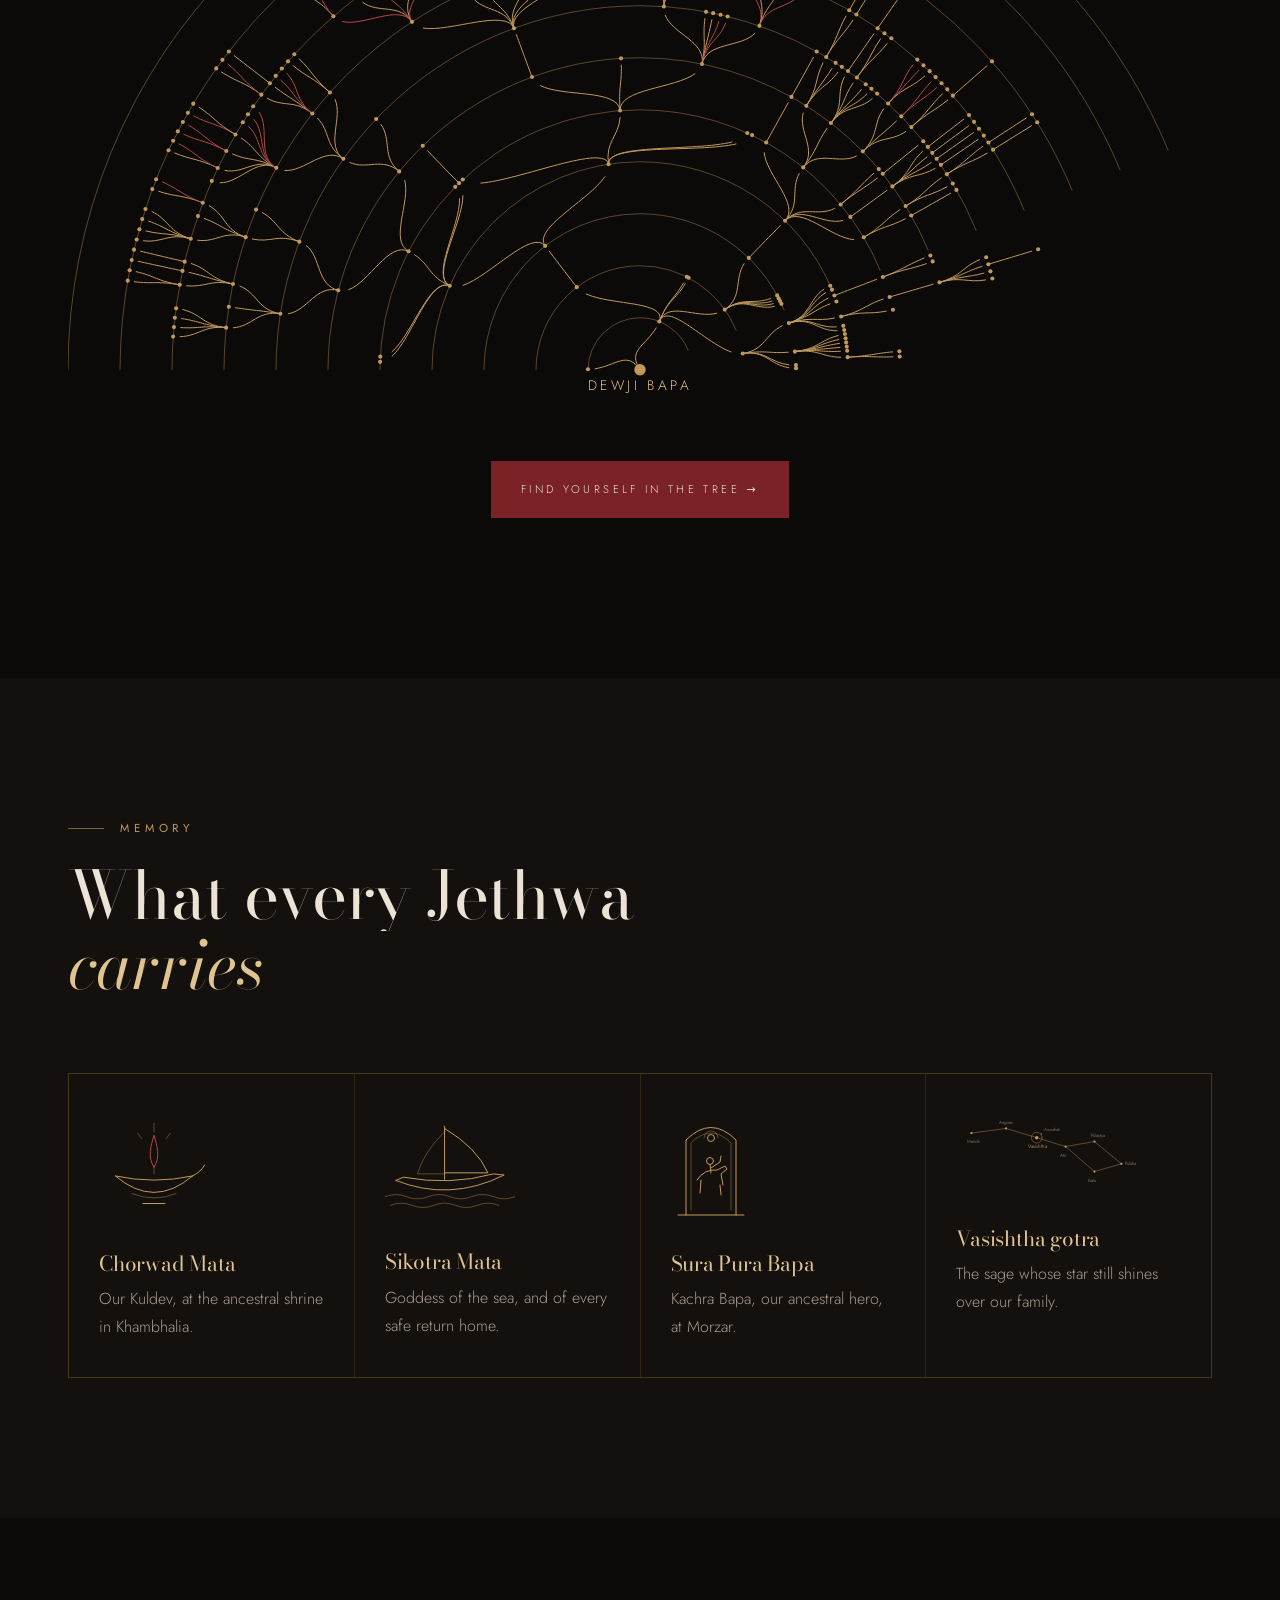
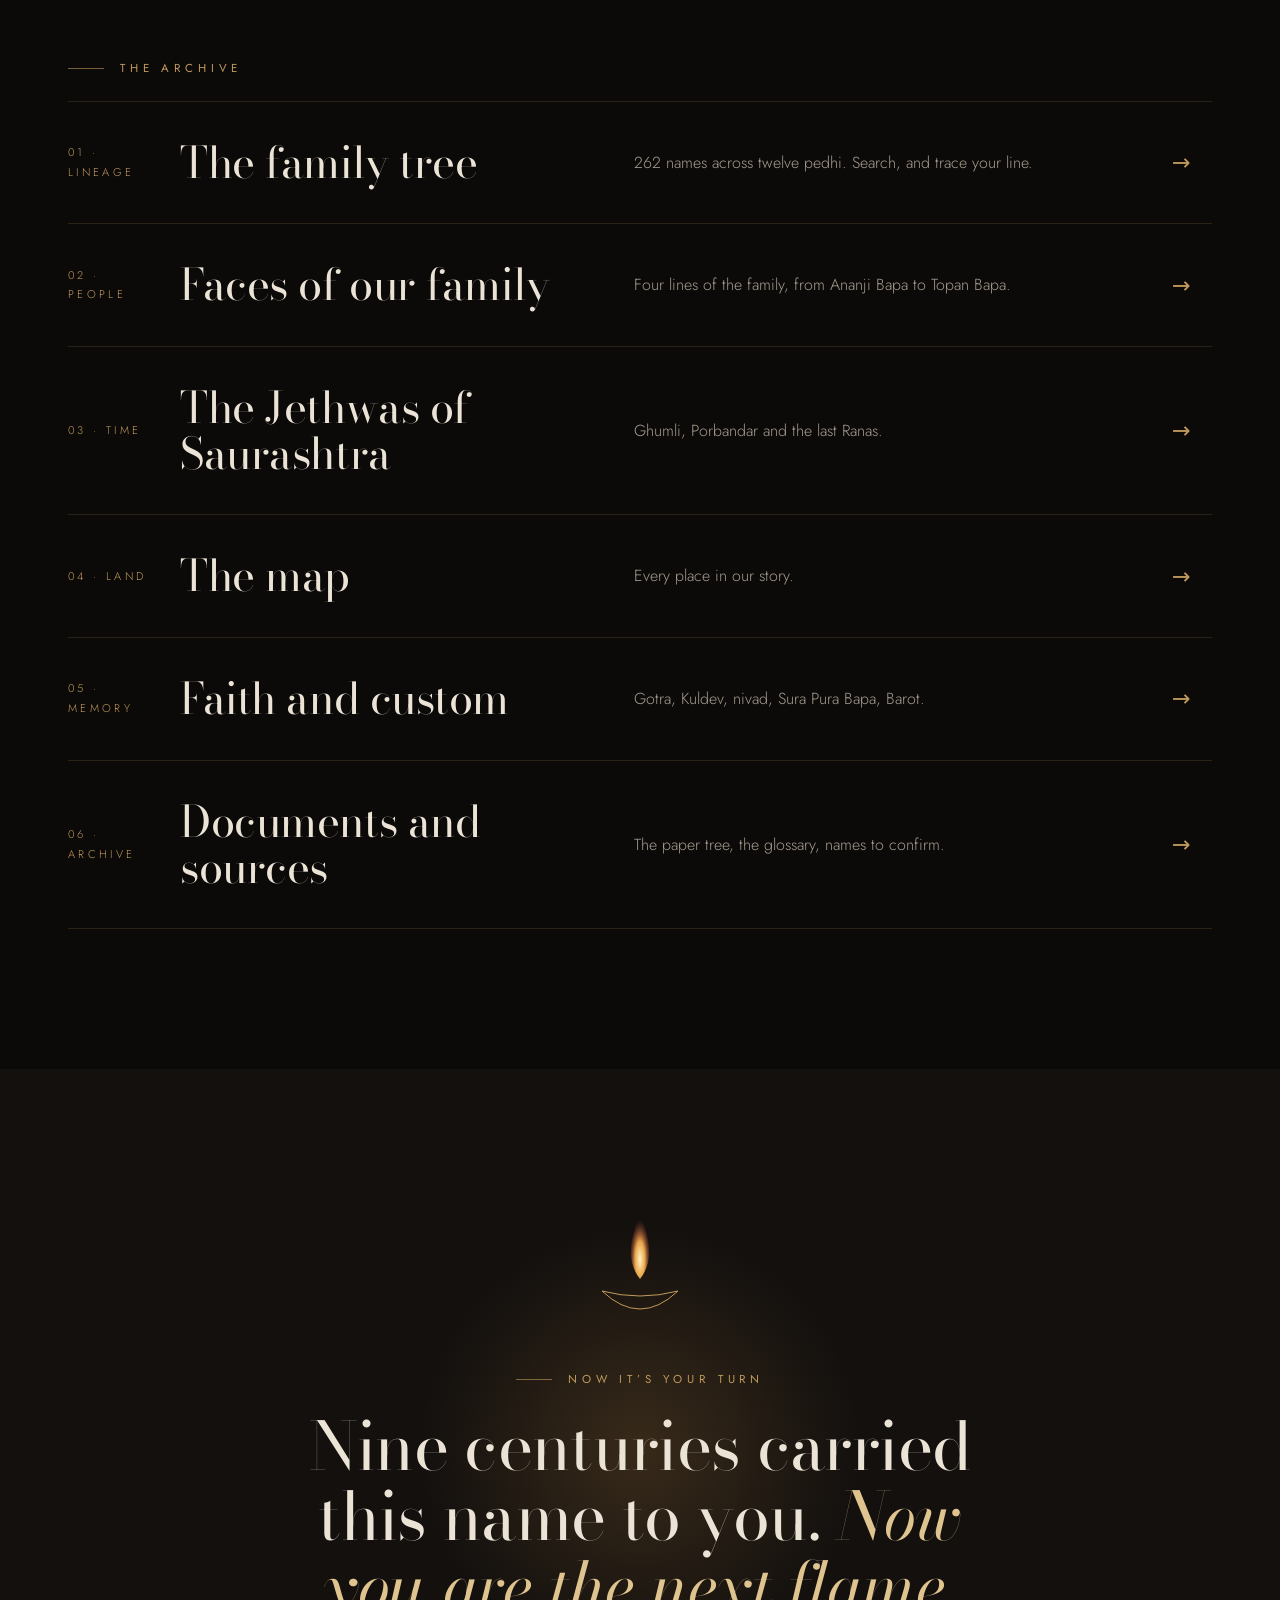
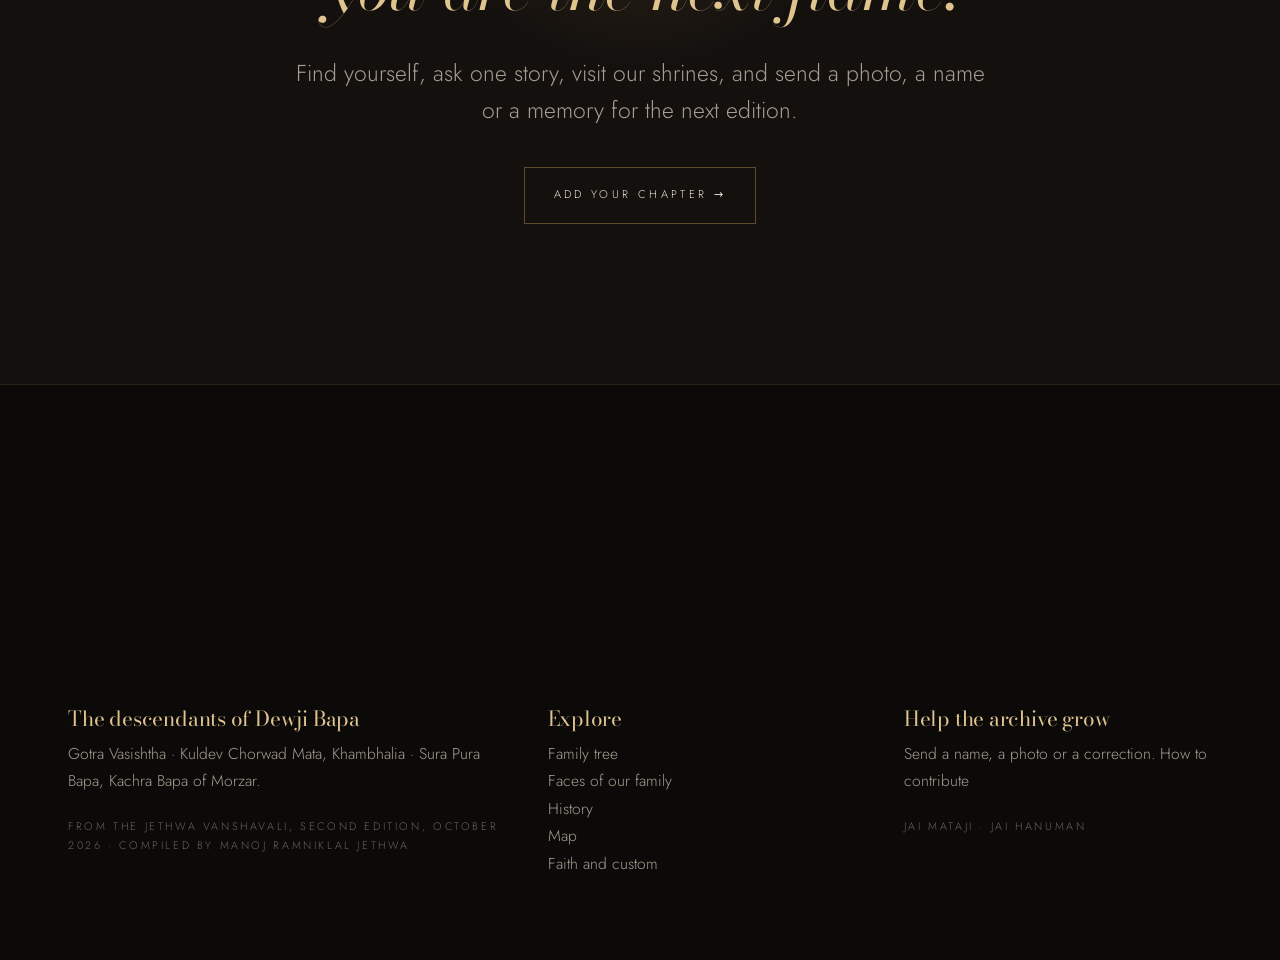
==== commit aec9f995: "Redesign as a dark, animated archive Warm black and oxblood instead of cream, Bodoni Moda and Jost t" ====
--- a/index.html
+++ b/index.html
@@ -5,9 +5,10 @@
   <meta name="viewport" content="width=device-width, initial-scale=1">
   <title>Jethva Parivar · A family archive</title>
   <meta name="description" content="The Jethwa family of Dewji Bapa: twelve generations, our Kuldev Chorwad Mata, our Sura Pura Bapa and nine centuries of the Jethwa name in Saurashtra.">
+  <meta name="theme-color" content="#0c0a09">
   <link rel="preconnect" href="https://fonts.googleapis.com">
   <link rel="preconnect" href="https://fonts.gstatic.com" crossorigin>
-  <link href="https://fonts.googleapis.com/css2?family=Cormorant+Garamond:ital,wght@0,400;0,500;0,600;1,400&family=EB+Garamond:ital,wght@0,400;0,600;1,400&family=Inter:wght@400;500&family=Noto+Serif+Gujarati:wght@400;500&display=swap" rel="stylesheet">
+  <link href="https://fonts.googleapis.com/css2?family=Bodoni+Moda:ital,opsz,wght@0,6..96,400;0,6..96,500;1,6..96,400&family=Jost:wght@300;400;500&family=Hind+Vadodara:wght@300;400&display=swap" rel="stylesheet">
   <link rel="stylesheet" href="css/style.css">
 </head>
 <body>
@@ -28,93 +29,155 @@
 
   <main>
 <section class="hero">
+  <div class="hero-img" data-speed="-0.25"></div>
+  <canvas></canvas>
+  <div class="hero-art" data-art="temple" data-draw="load"></div>
   <div class="wrap">
-    <p class="eyebrow">Jethwa Vanshavali · Second edition · October 2026</p>
-    <h1>The Jethwa family archive</h1>
+    <p class="eyebrow">Vanshavali · Second edition · 2026</p>
+    <h1><span class="row"><span>Jethwa</span></span><span class="row"><span>Parivar</span></span></h1>
     <div class="gu-title">જેઠવા પરિવાર · વંશાવળી</div>
-    <p>From the Barda hills to the shrines of Khambhalia and Morzar, and from Dewji Bapa to today’s children: one continuous story, kept by many hands.</p>
-    <p style="margin-top:2rem;display:flex;gap:12px;flex-wrap:wrap">
-      <a class="btn" href="lineage.html">Find yourself in the tree</a>
-      <a class="btn ghost" href="time.html">Read the history</a>
-    </p>
+    <p class="sub">Nine centuries of a name. Twelve generations of one family. From the Barda hills to the shrines of Khambhalia and Morzar.</p>
+  </div>
+  <div class="scroll-cue">Scroll<i></i></div>
+</section>
+
+<section>
+  <div class="wrap">
+    <p class="eyebrow reveal">A note from the compiler</p>
+    <p class="statement">This book did not begin with me, and it will not end with me. It is the work of many hands, and of many hearts.</p>
+    <p class="signature reveal">Manoj Ramniklal Jethwa · Compiler</p>
   </div>
 </section>
 
-<section>
-  <div class="wrap split">
-    <div class="reveal">
-      <p class="eyebrow">Welcome</p>
-      <h2>A note from the compiler</h2>
-    </div>
-    <div class="reveal">
-      <blockquote class="quote">This book did not begin with me, and it will not end with me. It is the work of many hands, and of many hearts.</blockquote>
-      <p style="margin-top:2rem">It gathers in one place what our elders passed down: the names of our line from Dewji Bapa to today’s children, the shrines of our Kuldev and our Sura Pura Bapa, and the history of the Jethwa name in Saurashtra. For generations these lived only in memory. Writing them down is our way of keeping them safe.</p>
-      <p>Even so, a name may be misspelled or a relationship recorded wrongly. For any such error I ask your forgiveness, and your help to put it right.</p>
-      <p class="signature">Manoj Ramniklal Jethwa · Compiler · Jai Mataji · Jai Hanuman</p>
+<section class="tight">
+  <div class="wrap">
+    <div class="stats">
+      <div class="stat reveal"><div class="num" data-count="900" data-suffix="+">0</div><div class="lbl">Years of the Jethwa name in published history</div></div>
+      <div class="stat reveal" style="--d:.15s"><div class="num" data-count="12">0</div><div class="lbl">Generations of our family remembered by name</div></div>
+      <div class="stat reveal" style="--d:.3s"><div class="num" data-count="262">0</div><div class="lbl">Family members in one tree</div></div>
     </div>
   </div>
-  <div class="wrap" style="margin-top:72px">
-    <div class="stats reveal">
-      <div class="stat"><div class="num">900+</div><div class="lbl">years of the Jethwa name in published history</div></div>
-      <div class="stat"><div class="num">12</div><div class="lbl">generations of our family remembered by name</div></div>
-      <div class="stat"><div class="num">262</div><div class="lbl">family members in one tree</div></div>
+</section>
+
+<section class="band">
+  <div class="wrap">
+    <div class="section-head">
+      <p class="eyebrow reveal">Land</p>
+      <h2><span class="mask"><span>Where our</span></span><span class="mask"><span style="--d:.12s"><em>story</em> happened</span></span></h2>
+    </div>
+    <div class="scrolly">
+      <div class="sticky"><div class="map-wrap" style="width:100%" data-art="map" data-draw="scroll"></div></div>
+      <div class="steps-col">
+        <div data-step data-pins="Morvi"><p class="eyebrow">c. 900 · Tradition</p><h3>Morvi</h3><p class="lede">Remembered in the clan’s tradition as an early capital, lost to an army from the north in 1193.</p></div>
+        <div data-step data-pins="Ghumli"><p class="eyebrow">1220 – 1313</p><h3>Ghumli, in the Barda hills</h3><p class="lede">The fortified capital of the Ranas, with the Navlakha Sun temple and the great Vikia Vav stepwell.</p></div>
+        <div data-step data-pins="Porbandar"><p class="eyebrow">1685 – 1948</p><h3>Porbandar</h3><p class="lede">Won back from Mughal control in 1671, it remained the seat of the Jethwa Ranas until independence.</p></div>
+        <div data-step data-pins="Khambhalia,Bet Dwarka"><p class="eyebrow">Our shrine</p><h3>Khambhalia</h3><p class="lede">Where our Kuldev, Chorwad Mata, and Sikotra Mata stand side by side, and where the family comes home for nivad.</p></div>
+        <div data-step data-pins=""><p class="eyebrow">Explore</p><h3>Every place, on one map</h3><p><a class="btn" href="land.html">Open the map →</a></p></div>
+      </div>
+    </div>
+  </div>
+</section>
+
+<div class="hscroll band-red">
+  <div class="pin">
+    <div class="wrap" style="width:100%;margin-bottom:96px">
+      <p class="eyebrow">Time</p>
+      <h2 style="margin:0">Legends and <em>turning points</em></h2>
+    </div>
+    <div class="track">
+      <div class="item"><div class="yr">Legend</div><div class="dot"></div><h4>Born of Hanuman</h4><p>Tradition names Makardhwaj, son of Hanuman-ji, as our first ancestor, and his grandson Jethi-dhwaj as the one who gave us our name.</p></div>
+      <div class="item"><div class="yr">1193</div><div class="dot"></div><h4>The storm from the north</h4><p>By the clan’s tradition Morvi is lost, and the Jethwas turn west to the Barda hills to begin again.</p></div>
+      <div class="item"><div class="yr">c.1220</div><div class="dot"></div><h4>Rana of Ghumli</h4><p>Rana Shiyaji makes Ghumli the capital. The temples and stepwells rise around this time.</p></div>
+      <div class="item"><div class="yr">1313</div><div class="dot"></div><h4>The night Ghumli fell</h4><p>Barmaniyaji defeats Rana Bhanji Jethwa, and the golden capital is left in ruins.</p></div>
+      <div class="item"><div class="yr">1671</div><div class="dot"></div><h4>Porbandar won back</h4><p>Rana Vikmatji takes the port back from Mughal control and builds a fort.</p></div>
+      <div class="item"><div class="yr">c.1700</div><div class="dot"></div><h4>Dewji Bapa</h4><p>Counting back from Hirji Bapa, born 1905, the founder of our own line was born around the early 1700s.</p></div>
+      <div class="item"><div class="yr">1947</div><div class="dot"></div><h4>Into the Union</h4><p>Maharaja Rana Natwarsinhji signs Porbandar into India.</p></div>
+      <div class="item"><div class="yr">2026</div><div class="dot"></div><h4>The second edition</h4><p>262 names, twelve pedhi, gathered by many hands across the world.</p></div>
+    </div>
+    <div class="progress"></div>
+  </div>
+</div>
+
+<section>
+  <div class="wrap">
+    <div class="section-head">
+      <p class="eyebrow reveal">Lineage</p>
+      <h2><span class="mask"><span>One root.</span></span><span class="mask"><span style="--d:.12s"><em>Twelve</em> generations.</span></span></h2>
+      <p class="lede reveal">Every line below is a real parent and child from the Vanshavali, drawn from Dewji Bapa outward. Daughters are traced in red.</p>
+    </div>
+    <div data-fan data-draw="scroll"></div>
+    <p style="text-align:center;margin-top:48px" class="reveal"><a class="btn solid" href="lineage.html">Find yourself in the tree →</a></p>
+  </div>
+</section>
+
+<section class="band">
+  <div class="wrap">
+    <div class="section-head">
+      <p class="eyebrow reveal">Memory</p>
+      <h2><span class="mask"><span>What every Jethwa</span></span><span class="mask"><span style="--d:.12s"><em>carries</em></span></span></h2>
+    </div>
+    <div class="cards" data-stagger>
+      <a class="card" href="memory.html#kuldev" style="background-image:none"><div data-art="diya" data-draw="scroll" style="width:110px;margin-bottom:24px"></div><h4>Chorwad Mata</h4><p>Our Kuldev, at the ancestral shrine in Khambhalia.</p></a>
+      <a class="card" href="memory.html#sikotra" style="background-image:none"><div data-art="boat" data-draw="scroll" style="width:130px;margin-bottom:24px"></div><h4>Sikotra Mata</h4><p>Goddess of the sea, and of every safe return home.</p></a>
+      <a class="card" href="memory.html#surapura" style="background-image:none"><div data-art="paliya" data-draw="scroll" style="width:80px;margin-bottom:24px"></div><h4>Sura Pura Bapa</h4><p>Kachra Bapa, our ancestral hero, at Morzar.</p></a>
+      <a class="card" href="memory.html#gotra" style="background-image:none"><div data-art="stars" data-draw="scroll" style="width:200px;margin-bottom:24px"></div><h4>Vasishtha gotra</h4><p>The sage whose star still shines over our family.</p></a>
     </div>
   </div>
 </section>
 
 <section>
   <div class="wrap">
-    <div class="section-head reveal">
-      <p class="eyebrow">The archive</p>
-      <h2>Seven rooms of one house</h2>
-      <p class="lede">Walk through the family’s story the way you would walk through a quiet museum.</p>
-    </div>
-    <div class="chapters reveal">
-      <a class="chapter" href="lineage.html"><span class="k">Lineage</span><h3>The family tree</h3><p>262 names across twelve pedhi, from Dewji Bapa to the youngest children. Find your line.</p></a>
-      <a class="chapter" href="people.html"><span class="k">People</span><h3>Faces of our family</h3><p>Ananji Bapa’s line, Hirji Bapa’s family, Devji Bapa’s family and Topan Bapa’s family.</p></a>
-      <a class="chapter" href="time.html"><span class="k">Time</span><h3>The Jethwas of Saurashtra</h3><p>Ghumli, the fall of 1313, Porbandar won back in 1671, and the last Ranas.</p></a>
-      <a class="chapter" href="land.html"><span class="k">Land</span><h3>Where our story happened</h3><p>Morvi, the Barda hills, Ghumli, Porbandar, Bet Dwarka and Khambhalia on one map.</p></a>
-      <a class="chapter" href="memory.html"><span class="k">Memory</span><h3>Faith and family custom</h3><p>Our gotra Vasishtha, Kuldev Chorwad Mata, Sikotra Mata, Sura Pura Bapa and our Barot.</p></a>
-      <a class="chapter" href="archive.html"><span class="k">Archive</span><h3>Documents and sources</h3><p>The paper tree, the gotra record, a glossary, sources and the names still to confirm.</p></a>
-    </div>
+    <p class="eyebrow reveal">The archive</p>
+    <nav class="chapters" aria-label="Sections of the archive">
+      <a class="chapter reveal" href="lineage.html"><span class="k">01 · LINEAGE</span><h3>The family tree</h3><p>262 names across twelve pedhi. Search, and trace your line.</p><span class="arrow">→</span></a>
+      <a class="chapter reveal" href="people.html"><span class="k">02 · PEOPLE</span><h3>Faces of our family</h3><p>Four lines of the family, from Ananji Bapa to Topan Bapa.</p><span class="arrow">→</span></a>
+      <a class="chapter reveal" href="time.html"><span class="k">03 · TIME</span><h3>The Jethwas of Saurashtra</h3><p>Ghumli, Porbandar and the last Ranas.</p><span class="arrow">→</span></a>
+      <a class="chapter reveal" href="land.html"><span class="k">04 · LAND</span><h3>The map</h3><p>Every place in our story.</p><span class="arrow">→</span></a>
+      <a class="chapter reveal" href="memory.html"><span class="k">05 · MEMORY</span><h3>Faith and custom</h3><p>Gotra, Kuldev, nivad, Sura Pura Bapa, Barot.</p><span class="arrow">→</span></a>
+      <a class="chapter reveal" href="archive.html"><span class="k">06 · ARCHIVE</span><h3>Documents and sources</h3><p>The paper tree, the glossary, names to confirm.</p><span class="arrow">→</span></a>
+    </nav>
   </div>
 </section>
 
-<section>
-  <div class="wrap split">
-    <div class="reveal">
-      <p class="eyebrow">Start here</p>
-      <h2>Where do I fit?</h2>
-      <p>Every person in this archive is connected to Dewji Bapa.</p>
-    </div>
-    <ol class="steps reveal">
-      <li><b>Find your name</b>Search the <a href="lineage.html">family tree</a>. If you are not listed yet, look up your father, mother or grandparent. Married-in spouses can be found too.</li>
-      <li><b>Read your pedhi</b>Every name carries a P number, its pedhi or generation. Dewji Bapa is P1 and his sons are P2. Most of today’s children are P11 or P12.</li>
-      <li><b>Trace your line</b>Choose a name and the archive draws the line from Dewji Bapa down to that person, parent by parent.</li>
-      <li><b>Add your chapter</b>Send a photo, a name or a memory, so the next edition is more complete because of you. <a href="archive.html#contribute">How to send it</a>.</li>
-    </ol>
+<section class="band" style="text-align:center;overflow:hidden">
+  <div class="halo"></div>
+  <div class="narrow" style="position:relative">
+    <svg class="flame" viewBox="0 0 120 120" aria-hidden="true">
+      <defs><radialGradient id="flameGrad" cx="50%" cy="70%" r="60%"><stop offset="0" stop-color="#fff3c4"/><stop offset=".45" stop-color="#e8a54a"/><stop offset="1" stop-color="#8e2a2a" stop-opacity="0"/></radialGradient></defs>
+      <path class="f" d="M60,70 C44,50 52,26 60,4 C68,26 76,50 60,70 Z"/>
+      <path d="M22,82 Q60,118 98,82 Q60,92 22,82 Z" fill="none" stroke="#c09a5b"/>
+    </svg>
+    <p class="eyebrow reveal" style="justify-content:center">Now it’s your turn</p>
+    <h2 class="reveal">Nine centuries carried this name to you. <em>Now you are the next flame.</em></h2>
+    <p class="lede reveal">Find yourself, ask one story, visit our shrines, and send a photo, a name or a memory for the next edition.</p>
+    <p class="reveal" style="margin-top:2.4rem"><a class="btn" href="archive.html#contribute">Add your chapter →</a></p>
   </div>
 </section>
   </main>
 
   <footer class="site-footer">
     <div class="wrap">
-      <div>
-        <h4>Jethva Parivar</h4>
-        <p>The descendants of Dewji Bapa. Gotra Vasishtha · Kuldev Chorwad Mata, Khambhalia · Sura Pura Bapa Kachra Bapa, Morzar.</p>
-        <p class="small">From the Jethwa Vanshavali, second edition, October 2026, compiled by Manoj Ramniklal Jethwa.</p>
-      </div>
-      <div>
-        <h4>Explore</h4>
-        <p><a href="lineage.html">Family tree</a><br><a href="people.html">Faces of our family</a><br><a href="time.html">History</a><br><a href="land.html">Map</a></p>
-      </div>
-      <div>
-        <h4>Help the archive grow</h4>
-        <p>Send a name, a photo or a correction. <a href="archive.html#contribute">How to contribute</a></p>
-        <p class="small">Jai Mataji · Jai Hanuman</p>
+      <div class="big" data-speed="0.08">Jethva Parivar</div>
+      <div class="cols">
+        <div>
+          <h4>The descendants of Dewji Bapa</h4>
+          <p>Gotra Vasishtha · Kuldev Chorwad Mata, Khambhalia · Sura Pura Bapa, Kachra Bapa of Morzar.</p>
+          <p class="small">From the Jethwa Vanshavali, second edition, October 2026 · compiled by Manoj Ramniklal Jethwa</p>
+        </div>
+        <div>
+          <h4>Explore</h4>
+          <p><a href="lineage.html">Family tree</a><br><a href="people.html">Faces of our family</a><br><a href="time.html">History</a><br><a href="land.html">Map</a><br><a href="memory.html">Faith and custom</a></p>
+        </div>
+        <div>
+          <h4>Help the archive grow</h4>
+          <p>Send a name, a photo or a correction. <a href="archive.html#contribute">How to contribute</a></p>
+          <p class="small">Jai Mataji · Jai Hanuman</p>
+        </div>
       </div>
     </div>
   </footer>
+  <script src="data/people.js"></script>
+  <script src="js/art.js"></script>
   <script src="js/site.js"></script>
 </body>
 </html>
--- a/css/style.css
+++ b/css/style.css
@@ -1,547 +1,443 @@
-/* Jethva Parivar: a private family archive.
-   Ivory paper, oxblood, restrained antique gold, sepia and charcoal. */
+/* Jethva Parivar: a cinematic family archive.
+   Warm black, deep oxblood, faded antique gold. Line-art drawn by scroll. */
 
 :root {
-  --paper: #f6f0e4;
-  --paper-deep: #ece3d1;
-  --card: #fbf8f1;
-  --ink: #2a2522;
-  --ink-soft: #5b524b;
-  --ink-faint: #8a7f74;
-  --oxblood: #6e1f23;
-  --oxblood-soft: #8d3a3a;
-  --gold: #9c7a3c;
-  --gold-faint: #c9b48a;
-  --rule: #d6c9b1;
-  --serif: "Cormorant Garamond", "EB Garamond", Georgia, serif;
-  --text: "EB Garamond", Georgia, serif;
-  --gu: "Noto Serif Gujarati", serif;
-  --ui: "Inter", system-ui, sans-serif;
-  --wide: 1120px;
-  --narrow: 720px;
+  --bg: #0c0a09;
+  --bg-2: #13100e;
+  --panel: #1a1512;
+  --oxblood: #4a1114;
+  --oxblood-2: #7a2226;
+  --rouge: #b0484a;
+  --gold: #c09a5b;
+  --gold-2: #e0c48f;
+  --gold-dim: rgba(192, 154, 91, .42);
+  --line: rgba(192, 154, 91, .16);
+  --text: #ebe3d6;
+  --text-soft: #a69c8f;
+  --text-faint: #6c635a;
+  --display: "Bodoni Moda", "Didot", serif;
+  --body: "Jost", system-ui, sans-serif;
+  --gu: "Hind Vadodara", "Noto Sans Gujarati", sans-serif;
+  --wide: 1200px;
+  --ease: cubic-bezier(.2, .7, .1, 1);
 }
 
 * { box-sizing: border-box; }
-
-html { scroll-behavior: smooth; }
-
+html { background: var(--bg); }
 body {
   margin: 0;
-  color: var(--ink);
-  background-color: var(--paper);
-  /* Subtle paper grain */
-  background-image: url("data:image/svg+xml,%3Csvg xmlns='http://www.w3.org/2000/svg' width='220' height='220'%3E%3Cfilter id='n'%3E%3CfeTurbulence type='fractalNoise' baseFrequency='.85' numOctaves='3' stitchTiles='stitch'/%3E%3CfeColorMatrix values='0 0 0 0 .35 0 0 0 0 .27 0 0 0 0 .18 0 0 0 .07 0'/%3E%3C/filter%3E%3Crect width='100%25' height='100%25' filter='url(%23n)'/%3E%3C/svg%3E");
-  font-family: var(--text);
-  font-size: 1.1875rem;
-  line-height: 1.65;
+  color: var(--text);
+  background: var(--bg);
+  font-family: var(--body);
+  font-weight: 300;
+  font-size: 1.08rem;
+  line-height: 1.75;
   -webkit-font-smoothing: antialiased;
+  overflow-x: hidden;
+}
+
+/* Film grain over everything */
+body::after {
+  content: "";
+  position: fixed;
+  inset: -50%;
+  z-index: 100;
+  pointer-events: none;
+  opacity: .07;
+  background-image: url("data:image/svg+xml,%3Csvg xmlns='http://www.w3.org/2000/svg' width='200' height='200'%3E%3Cfilter id='n'%3E%3CfeTurbulence type='fractalNoise' baseFrequency='.9' numOctaves='2' stitchTiles='stitch'/%3E%3C/filter%3E%3Crect width='100%25' height='100%25' filter='url(%23n)'/%3E%3C/svg%3E");
+  animation: grain 1.2s steps(6) infinite;
+}
+@keyframes grain {
+  0% { transform: translate(0, 0); }
+  20% { transform: translate(-3%, 2%); }
+  40% { transform: translate(2%, -3%); }
+  60% { transform: translate(-2%, -1%); }
+  80% { transform: translate(3%, 3%); }
+  100% { transform: translate(0, 0); }
 }
 
 img { max-width: 100%; display: block; }
-
-a { color: var(--oxblood); text-decoration-thickness: 1px; text-underline-offset: 3px; }
-a:hover { color: var(--oxblood-soft); }
-
-h1, h2, h3, h4 {
-  font-family: var(--serif);
-  font-weight: 500;
-  line-height: 1.15;
-  margin: 0 0 .5em;
-  letter-spacing: .005em;
-}
-h1 { font-size: clamp(2.6rem, 6vw, 4.6rem); font-weight: 400; }
-h2 { font-size: clamp(2rem, 4vw, 2.9rem); font-weight: 400; }
-h3 { font-size: 1.6rem; }
-h4 { font-size: 1.25rem; }
-p { margin: 0 0 1.1em; }
-
-.gu { font-family: var(--gu); font-weight: 400; }
+a { color: var(--gold-2); text-decoration: none; background: linear-gradient(var(--gold-dim), var(--gold-dim)) 0 100% / 100% 1px no-repeat; transition: background-size .4s var(--ease), color .3s; }
+a:hover { color: #fff; }
+::selection { background: var(--oxblood-2); color: #fff; }
+
+h1, h2, h3, h4 { font-family: var(--display); font-weight: 400; line-height: 1.05; margin: 0 0 .5em; letter-spacing: -.01em; }
+h1 { font-size: clamp(3rem, 9vw, 8.5rem); }
+h2 { font-size: clamp(2.2rem, 5.2vw, 4.6rem); }
+h3 { font-size: clamp(1.5rem, 2.4vw, 2rem); }
+h4 { font-size: 1.3rem; }
+h1 em, h2 em, h3 em { font-style: italic; color: var(--gold-2); }
+p { margin: 0 0 1.2em; }
+b, strong { font-weight: 500; color: #fff; }
+.gu { font-family: var(--gu); }
 
 .eyebrow {
-  font-family: var(--ui);
+  font-family: var(--body);
   font-size: .72rem;
-  font-weight: 500;
-  letter-spacing: .28em;
+  font-weight: 400;
+  letter-spacing: .42em;
   text-transform: uppercase;
   color: var(--gold);
-  margin: 0 0 1rem;
-}
-
-.lede { font-size: 1.35rem; color: var(--ink-soft); font-style: italic; }
-
-.wrap { max-width: var(--wide); margin: 0 auto; padding: 0 24px; }
-.narrow { max-width: var(--narrow); margin: 0 auto; padding: 0 24px; }
-
-/* ---------- Header ---------- */
-
-.site-header {
-  position: sticky;
-  top: 0;
-  z-index: 20;
-  background: rgba(246, 240, 228, .94);
-  backdrop-filter: blur(6px);
-  border-bottom: 1px solid var(--rule);
-}
-.site-header .wrap {
-  display: flex;
-  align-items: center;
-  justify-content: space-between;
-  gap: 1.5rem;
-  height: 68px;
-}
-.brand {
-  font-family: var(--serif);
-  font-size: 1.45rem;
-  color: var(--ink);
-  text-decoration: none;
-  white-space: nowrap;
-}
-.brand span { color: var(--gold); font-family: var(--gu); font-size: .95rem; margin-left: .5rem; }
-.nav { display: flex; gap: 1.75rem; }
-.nav a {
-  font-family: var(--ui);
-  font-size: .74rem;
-  letter-spacing: .2em;
-  text-transform: uppercase;
-  color: var(--ink-soft);
-  text-decoration: none;
-  padding: .3rem 0;
-  border-bottom: 1px solid transparent;
-}
-.nav a:hover, .nav a[aria-current="page"] { color: var(--oxblood); border-bottom-color: var(--oxblood); }
-.nav-toggle {
-  display: none;
-  background: none;
-  border: 1px solid var(--rule);
-  font-family: var(--ui);
-  font-size: .72rem;
-  letter-spacing: .2em;
-  text-transform: uppercase;
-  color: var(--ink);
-  padding: .5rem .8rem;
-  cursor: pointer;
-}
-
-@media (max-width: 860px) {
-  .nav-toggle { display: block; }
-  .nav {
-    display: none;
-    position: absolute;
-    top: 68px;
-    left: 0;
-    right: 0;
-    flex-direction: column;
-    gap: 0;
-    background: var(--paper);
-    border-bottom: 1px solid var(--rule);
-    padding: .5rem 24px 1rem;
-  }
-  .nav.open { display: flex; }
-  .nav a { padding: .8rem 0; border-bottom: 1px solid var(--rule); }
-  .nav a[aria-current="page"] { border-bottom-color: var(--rule); }
-}
-
-/* ---------- Hero ---------- */
-
-.hero {
-  position: relative;
-  min-height: min(88vh, 760px);
-  display: flex;
-  align-items: flex-end;
-  color: #f6f0e4;
-  background: #2a2522 url("../img/hero.jpg") center / cover no-repeat;
-  overflow: hidden;
-}
-.hero::after {
-  /* quiet scrim so the type stays legible over the photograph */
-  content: "";
-  position: absolute;
-  inset: 0;
-  background: linear-gradient(to right, rgba(30, 22, 18, .78) 0%, rgba(30, 22, 18, .5) 45%, rgba(30, 22, 18, .08) 80%);
-}
-.hero .wrap { position: relative; z-index: 1; padding-bottom: 72px; width: 100%; }
-.hero .eyebrow, .hero p.eyebrow { color: #e3cf9f; font-size: .72rem; }
-.hero h1 { max-width: 14ch; margin-bottom: .3em; }
-.hero .gu-title { font-family: var(--gu); font-size: 1.4rem; color: var(--gold-faint); margin-bottom: 1.2rem; }
-.hero p { max-width: 36rem; font-size: 1.3rem; color: #e9dfcc; }
-
-.page-head {
-  padding: 96px 0 48px;
-  border-bottom: 1px solid var(--rule);
-}
-.page-head .gu-title { font-family: var(--gu); color: var(--gold); font-size: 1.3rem; margin-bottom: 1rem; }
-
-/* ---------- Sections ---------- */
-
-section { padding: 88px 0; }
-section + section { border-top: 1px solid var(--rule); }
-[id] { scroll-margin-top: 84px; }
-.section-head { max-width: 40rem; margin-bottom: 48px; }
-
-.rule-ornament {
+  margin: 0 0 1.4rem;
   display: flex;
   align-items: center;
   gap: 1rem;
-  color: var(--gold);
-  margin: 3rem 0;
-}
-.rule-ornament::before, .rule-ornament::after { content: ""; flex: 1; height: 1px; background: var(--rule); }
-
-/* Stats */
-.stats { display: grid; grid-template-columns: repeat(3, 1fr); border-top: 1px solid var(--ink); border-bottom: 1px solid var(--rule); }
-.stat { padding: 28px 20px 24px 0; }
-.stat + .stat { padding-left: 24px; border-left: 1px solid var(--rule); }
-.stat .num { font-family: var(--serif); font-size: clamp(2.6rem, 6vw, 4rem); line-height: 1; color: var(--oxblood); }
-.stat .lbl { font-family: var(--ui); font-size: .78rem; letter-spacing: .06em; color: var(--ink-soft); margin-top: .6rem; }
-@media (max-width: 600px) {
-  .stats { grid-template-columns: 1fr; }
-  .stat + .stat { padding-left: 0; border-left: 0; border-top: 1px solid var(--rule); }
-}
-
-/* Keyword index on home */
-.chapters { display: grid; grid-template-columns: repeat(auto-fill, minmax(300px, 1fr)); border-top: 1px solid var(--ink); }
-.chapter {
-  display: block;
-  padding: 32px 28px 36px 0;
-  border-bottom: 1px solid var(--rule);
-  text-decoration: none;
-  color: var(--ink);
-}
-.chapter .k { font-family: var(--ui); font-size: .7rem; letter-spacing: .3em; color: var(--gold); text-transform: uppercase; }
-.chapter h3 { margin: .6rem 0 .4rem; }
-.chapter p { color: var(--ink-soft); font-size: 1.05rem; margin: 0; }
-.chapter:hover h3 { color: var(--oxblood); }
-
-/* Two-column editorial */
-.split { display: grid; grid-template-columns: 1fr 1.6fr; gap: 64px; align-items: start; }
-@media (max-width: 860px) { .split { grid-template-columns: 1fr; gap: 24px; } }
-
-.quote {
-  font-family: var(--serif);
-  font-size: clamp(1.6rem, 3vw, 2.2rem);
-  line-height: 1.3;
-  font-style: italic;
-  color: var(--ink);
-  border-left: 1px solid var(--gold);
-  padding-left: 28px;
-  margin: 0;
-}
-.signature { font-family: var(--ui); font-size: .8rem; letter-spacing: .06em; color: var(--ink-soft); margin-top: 1.5rem; }
-
-/* Cards */
-.cards { display: grid; grid-template-columns: repeat(auto-fill, minmax(260px, 1fr)); gap: 24px; }
-.card {
-  background: var(--card);
-  border: 1px solid var(--rule);
-  padding: 28px;
-}
-.card h4 { margin-bottom: .4rem; }
-.card p { font-size: 1.05rem; color: var(--ink-soft); margin: 0; }
-
-/* Confidence tags, like catalogue labels */
-.tag {
-  display: inline-block;
-  font-family: var(--ui);
-  font-size: .62rem;
-  font-weight: 500;
-  letter-spacing: .18em;
-  text-transform: uppercase;
-  padding: .25rem .55rem .2rem;
-  border: 1px solid currentColor;
-  vertical-align: middle;
-  margin-left: .35rem;
-  white-space: nowrap;
-}
-.tag.doc { color: #3d5a45; }
-.tag.pub { color: #3c4f6e; }
-.tag.fam { color: var(--oxblood); }
-.tag.trad { color: var(--gold); }
-.tag.leg { color: #6b4d7a; }
-.tag.est { color: var(--ink-soft); }
-.tag.unres { color: #a1452e; border-style: dashed; }
-sup.src { font-family: var(--ui); font-size: .62rem; color: var(--gold); }
-sup.src a { text-decoration: none; color: inherit; }
-
-/* Timeline */
-.timeline { position: relative; margin: 0; padding: 0; list-style: none; }
-.timeline::before { content: ""; position: absolute; left: 150px; top: 8px; bottom: 8px; width: 1px; background: var(--rule); }
-.timeline li { display: grid; grid-template-columns: 150px 1fr; gap: 40px; padding: 18px 0; position: relative; }
-.timeline li::before { content: ""; position: absolute; left: 146px; top: 30px; width: 9px; height: 9px; border-radius: 50%; background: var(--paper); border: 1px solid var(--oxblood); }
-.timeline .when { font-family: var(--serif); font-size: 1.5rem; color: var(--oxblood); text-align: right; padding-right: 8px; line-height: 1.3; }
-.timeline .what { font-size: 1.1rem; }
-.timeline .what h4 { margin-bottom: .25rem; }
-@media (max-width: 640px) {
-  .timeline::before { left: 4px; }
-  .timeline li { grid-template-columns: 1fr; gap: 4px; padding-left: 28px; }
-  .timeline li::before { left: 0; }
-  .timeline .when { text-align: left; }
-}
-
-/* Legends as editorial entries */
-.entries { display: grid; grid-template-columns: repeat(2, 1fr); gap: 0 64px; }
-.entry { padding: 32px 0; border-top: 1px solid var(--rule); }
-.entry .when { font-family: var(--ui); font-size: .72rem; letter-spacing: .24em; color: var(--gold); text-transform: uppercase; }
-.entry h3 { margin: .5rem 0 .75rem; }
-.entry p { font-size: 1.08rem; }
-@media (max-width: 760px) { .entries { grid-template-columns: 1fr; } }
-
-/* Figure placeholder for photos still to be added */
-.plate {
-  border: 1px solid var(--rule);
-  background: var(--paper-deep);
-  aspect-ratio: 4 / 5;
+}
+.eyebrow::before { content: ""; width: 36px; height: 1px; background: var(--gold); opacity: .6; }
+.lede { font-size: clamp(1.15rem, 1.8vw, 1.45rem); color: var(--text-soft); font-weight: 300; line-height: 1.6; }
+
+.wrap { max-width: var(--wide); margin: 0 auto; padding: 0 28px; }
+.narrow { max-width: 760px; margin: 0 auto; padding: 0 28px; }
+
+/* ---------- Header ---------- */
+.site-header {
+  position: fixed;
+  top: 0; left: 0; right: 0;
+  z-index: 50;
+  transition: background .5s, border-color .5s, transform .5s var(--ease);
+  border-bottom: 1px solid transparent;
+}
+.site-header.scrolled { background: rgba(12, 10, 9, .82); backdrop-filter: blur(12px); border-bottom-color: var(--line); }
+.site-header.hide { transform: translateY(-100%); }
+.site-header .wrap { display: flex; align-items: center; justify-content: space-between; height: 76px; }
+.brand { font-family: var(--display); font-size: 1.5rem; color: var(--text); background: none; letter-spacing: .02em; }
+.brand span { font-family: var(--gu); font-size: .9rem; color: var(--gold); margin-left: .7rem; }
+.nav { display: flex; gap: 2.2rem; }
+.nav a { font-size: .7rem; letter-spacing: .3em; text-transform: uppercase; color: var(--text-soft); background-size: 0 1px; padding: .3rem 0; }
+.nav a:hover, .nav a[aria-current="page"] { color: var(--gold-2); background-size: 100% 1px; }
+.nav-toggle { display: none; background: none; border: 1px solid var(--line); color: var(--text); font: inherit; font-size: .68rem; letter-spacing: .3em; text-transform: uppercase; padding: .6rem 1rem; cursor: pointer; }
+@media (max-width: 900px) {
+  .nav-toggle { display: block; }
+  .nav { position: fixed; inset: 76px 0 auto 0; flex-direction: column; gap: 0; background: rgba(12, 10, 9, .97); padding: 1rem 28px 2rem; border-bottom: 1px solid var(--line); clip-path: inset(0 0 100% 0); transition: clip-path .6s var(--ease); }
+  .nav.open { clip-path: inset(0 0 0 0); }
+  .nav a { padding: 1.1rem 0; border-bottom: 1px solid var(--line); background: none; font-size: .78rem; }
+}
+
+/* ---------- Hero ---------- */
+.hero {
+  position: relative;
+  height: 100vh;
+  min-height: 640px;
   display: flex;
   align-items: center;
-  justify-content: center;
-  text-align: center;
-  padding: 16px;
-  color: var(--ink-faint);
-  font-family: var(--ui);
-  font-size: .72rem;
-  letter-spacing: .14em;
-  text-transform: uppercase;
-}
+  overflow: hidden;
+  background: var(--bg);
+}
+.hero-img {
+  position: absolute;
+  inset: -6%;
+  background: url("../img/hero.jpg") center / cover no-repeat;
+  filter: grayscale(.7) sepia(.4) contrast(1.1) brightness(.5);
+  opacity: .42;
+  -webkit-mask-image: radial-gradient(ellipse 60% 75% at 30% 70%, #000 20%, transparent 75%);
+  mask-image: radial-gradient(ellipse 60% 75% at 30% 70%, #000 20%, transparent 75%);
+  animation: kenburns 30s ease-in-out infinite alternate;
+  will-change: transform;
+}
+@keyframes kenburns { from { transform: scale(1.02); } to { transform: scale(1.14) translate(-1.5%, -1%); } }
+.hero canvas { position: absolute; inset: 0; width: 100%; height: 100%; pointer-events: none; }
+.hero .wrap { position: relative; z-index: 2; width: 100%; }
+.hero h1 { font-size: clamp(4rem, 15vw, 13rem); line-height: .9; margin: 0; letter-spacing: 0; }
+.hero h1 .row { display: block; overflow: hidden; }
+.hero h1 .row > span { display: inline-block; transform: translateY(110%); animation: rise 1.4s var(--ease) forwards; }
+.hero h1 .row:nth-child(2) > span { animation-delay: .18s; font-style: italic; color: var(--gold-2); }
+@keyframes rise { to { transform: none; } }
+.hero .gu-title { font-family: var(--gu); color: var(--gold); font-size: clamp(1.1rem, 2vw, 1.5rem); letter-spacing: .1em; margin-top: 1.6rem; opacity: 0; animation: fade 1.6s .8s forwards; }
+.hero p.sub { max-width: 30rem; color: var(--text-soft); font-size: 1.12rem; margin-top: 1.6rem; opacity: 0; animation: fade 1.6s 1.1s forwards; }
+.hero .eyebrow { opacity: 0; animation: fade 1.4s .3s forwards; }
+@keyframes fade { to { opacity: 1; } }
+.scroll-cue { position: absolute; left: 50%; bottom: 36px; z-index: 2; transform: translateX(-50%); display: flex; flex-direction: column; align-items: center; gap: 12px; font-size: .62rem; letter-spacing: .4em; text-transform: uppercase; color: var(--text-faint); opacity: 0; animation: fade 1.5s 1.8s forwards; }
+.scroll-cue i { width: 1px; height: 56px; background: linear-gradient(var(--gold), transparent); animation: cue 2.4s ease-in-out infinite; transform-origin: top; }
+@keyframes cue { 0% { transform: scaleY(0); } 50% { transform: scaleY(1); } 100% { transform: scaleY(1); opacity: 0; } }
+.hero-art { position: absolute; right: -3%; bottom: 0; width: min(58vw, 860px); z-index: 1; opacity: .95; pointer-events: none; }
+
+/* ---------- Page head (inner pages) ---------- */
+.page-head { position: relative; min-height: 78vh; display: flex; align-items: flex-end; padding: 140px 0 90px; overflow: hidden; border-bottom: 1px solid var(--line); }
+.page-head .wrap { position: relative; z-index: 2; width: 100%; }
+.page-head h1 { font-size: clamp(3rem, 8vw, 7rem); max-width: 12ch; }
+.page-head .gu-title { font-family: var(--gu); color: var(--gold); font-size: 1.3rem; margin-bottom: 1.4rem; }
+.page-head .lede { max-width: 38rem; }
+.head-art { position: absolute; right: -2%; top: 16%; width: min(56vw, 760px); opacity: .8; pointer-events: none; z-index: 1; }
+@media (max-width: 900px) { .head-art { width: 110vw; right: -30vw; top: 10%; opacity: .28; } .hero-art { width: 120vw; right: -40vw; opacity: .35; } }
+.head-art svg { width: 100%; height: auto; }
+.glow { position: absolute; width: 60vw; height: 60vw; border-radius: 50%; background: radial-gradient(circle, rgba(122, 34, 38, .32), transparent 65%); pointer-events: none; z-index: 0; }
+
+/* Line-art */
+.art path, .art line, .art polyline, .art circle, .art rect, .art ellipse { fill: none; stroke: var(--gold); stroke-width: 1; stroke-linecap: round; stroke-linejoin: round; vector-effect: non-scaling-stroke; }
+.art .faint { stroke: var(--gold-dim); }
+.art .rouge { stroke: var(--rouge); }
+.art .fill-dot { fill: var(--gold); stroke: none; }
+.art text { fill: var(--text-soft); stroke: none; font-family: var(--body); }
+
+/* ---------- Sections ---------- */
+section { position: relative; padding: 140px 0; }
+section.tight { padding: 90px 0; }
+.band { background: var(--bg-2); }
+.band-red { background: radial-gradient(ellipse at 30% 0%, #5a161a 0%, var(--oxblood) 40%, #240809 100%); }
+.section-head { max-width: 46rem; margin-bottom: 72px; }
+.split { display: grid; grid-template-columns: 1fr 1.5fr; gap: 80px; align-items: start; }
+@media (max-width: 900px) { .split { grid-template-columns: 1fr; gap: 28px; } section { padding: 96px 0; } }
+
+/* Reveal */
+.reveal { opacity: 0; transform: translateY(40px); transition: opacity 1.2s var(--ease), transform 1.2s var(--ease); transition-delay: var(--d, 0s); }
+.reveal.in { opacity: 1; transform: none; }
+.mask { display: block; overflow: hidden; }
+.mask > span { display: inline-block; transform: translateY(105%); transition: transform 1.3s var(--ease); transition-delay: var(--d, 0s); }
+.in .mask > span, .mask.in > span { transform: none; }
+
+/* Big statement */
+.statement { font-family: var(--display); font-size: clamp(2rem, 4.6vw, 4.2rem); line-height: 1.15; max-width: 22ch; }
+.statement .w { opacity: .14; transition: opacity .5s; }
+.statement .w.lit { opacity: 1; }
+
+/* Stats */
+.stats { display: grid; grid-template-columns: repeat(3, 1fr); gap: 0; }
+.stat { padding: 40px 32px 40px 0; border-top: 1px solid var(--line); }
+.stat + .stat { padding-left: 32px; border-left: 1px solid var(--line); }
+.stat .num { font-family: var(--display); font-size: clamp(4rem, 10vw, 9rem); line-height: .9; color: var(--text); }
+.stat .num small { font-size: .4em; color: var(--gold); vertical-align: super; }
+.stat .lbl { font-size: .78rem; letter-spacing: .2em; text-transform: uppercase; color: var(--text-soft); margin-top: 1.2rem; max-width: 18rem; }
+@media (max-width: 700px) { .stats { grid-template-columns: 1fr; } .stat + .stat { padding-left: 0; border-left: 0; } }
+
+/* Sticky scrollytelling */
+.scrolly { display: grid; grid-template-columns: 1.5fr 1fr; gap: 64px; }
+.scrolly .sticky { position: sticky; top: 12vh; height: 76vh; display: flex; align-items: center; }
+.scrolly .sticky svg { width: 100%; height: 100%; }
+.scrolly .steps-col > div { min-height: 70vh; display: flex; flex-direction: column; justify-content: center; opacity: .25; transition: opacity .6s; }
+.scrolly .steps-col > div.active { opacity: 1; }
+@media (max-width: 900px) {
+  .scrolly { grid-template-columns: 1fr; gap: 0; }
+  .scrolly .sticky { position: relative; top: 0; height: auto; }
+  .scrolly .steps-col > div { min-height: 0; opacity: 1; padding: 36px 0 0; }
+}
+
+
+/* Horizontal pinned timeline */
+.hscroll { position: relative; }
+.hscroll .pin { position: sticky; top: 0; height: 100vh; overflow: hidden; display: flex; flex-direction: column; justify-content: center; }
+.hscroll .track { display: flex; gap: 0; will-change: transform; padding-left: max(28px, calc((100vw - var(--wide)) / 2 + 28px)); }
+.hscroll .item { flex: none; width: min(420px, 78vw); padding: 0 56px 0 0; position: relative; }
+.hscroll .item::before { content: ""; position: absolute; top: 38px; left: 0; right: 0; height: 1px; background: var(--line); }
+.hscroll .item .dot { width: 11px; height: 11px; border-radius: 50%; border: 1px solid var(--gold); background: var(--bg); position: relative; margin: 33px 0 28px; }
+.hscroll .item .yr { font-family: var(--display); font-size: clamp(2.6rem, 5vw, 4.4rem); color: var(--gold-2); line-height: 1; position: absolute; top: -48px; }
+.hscroll .item h4 { margin-bottom: .6rem; }
+.hscroll .item p { color: var(--text-soft); font-size: 1rem; }
+.hscroll .progress { position: absolute; left: 0; bottom: 0; height: 2px; background: var(--rouge); width: 0; }
+
+/* Chapter index */
+.chapters { border-top: 1px solid var(--line); }
+.chapter { display: grid; grid-template-columns: 80px 1fr 1.2fr 40px; gap: 32px; align-items: center; padding: 38px 0; border-bottom: 1px solid var(--line); color: var(--text); background: none; position: relative; overflow: hidden; }
+.chapter::before { content: ""; position: absolute; inset: 0; background: linear-gradient(90deg, rgba(122, 34, 38, .35), transparent 70%); transform: translateX(-101%); transition: transform .8s var(--ease); z-index: 0; }
+.chapter > * { position: relative; z-index: 1; }
+.chapter:hover::before { transform: none; }
+.chapter .k { font-size: .7rem; letter-spacing: .3em; color: var(--gold); }
+.chapter h3 { margin: 0; font-size: clamp(1.8rem, 3.4vw, 3rem); transition: transform .6s var(--ease); }
+.chapter:hover h3 { transform: translateX(14px); font-style: italic; }
+.chapter p { margin: 0; color: var(--text-soft); font-size: 1rem; }
+.chapter .arrow { font-size: 1.4rem; color: var(--gold); transition: transform .6s var(--ease); }
+.chapter:hover .arrow { transform: translateX(8px); }
+@media (max-width: 800px) { .chapter { grid-template-columns: 1fr; gap: 8px; } .chapter .arrow { display: none; } }
+
+/* Quote */
+.quote { font-family: var(--display); font-style: italic; font-size: clamp(1.8rem, 3.4vw, 3rem); line-height: 1.25; margin: 0; color: var(--text); }
+.signature { font-size: .74rem; letter-spacing: .26em; text-transform: uppercase; color: var(--gold); margin-top: 2rem; }
+
+/* Cards */
+.cards { display: grid; grid-template-columns: repeat(auto-fill, minmax(250px, 1fr)); gap: 1px; background: var(--line); border: 1px solid var(--line); }
+.card { background: var(--bg); padding: 36px 30px; transition: background .5s; }
+.card:hover { background: var(--panel); }
+.card h4 { color: var(--gold-2); }
+.card p { color: var(--text-soft); font-size: 1rem; margin: 0; }
+.band .card { background: var(--bg-2); }
+
+/* Confidence tags */
+.tag { display: inline-block; font-size: .58rem; font-weight: 400; letter-spacing: .24em; text-transform: uppercase; padding: .3rem .6rem .25rem; border: 1px solid currentColor; vertical-align: middle; margin: 0 .3rem; white-space: nowrap; line-height: 1.4; }
+.tag.doc { color: #8fb39a; }
+.tag.pub { color: #8ea4c7; }
+.tag.fam { color: var(--rouge); }
+.tag.trad { color: var(--gold); }
+.tag.leg { color: #b49ac8; }
+.tag.est { color: var(--text-soft); }
+.tag.unres { color: #d27a5d; border-style: dashed; }
+sup.src { font-size: .6rem; color: var(--gold); margin-left: 2px; }
+sup.src a { background: none; color: inherit; }
+
+/* Vertical timeline (inner pages) */
+.timeline { position: relative; margin: 0; padding: 0; list-style: none; }
+.timeline::before { content: ""; position: absolute; left: 170px; top: 0; bottom: 0; width: 1px; background: var(--line); }
+.timeline li { display: grid; grid-template-columns: 170px 1fr; gap: 48px; padding: 26px 0; position: relative; }
+.timeline li::before { content: ""; position: absolute; left: 165px; top: 38px; width: 11px; height: 11px; border-radius: 50%; background: var(--bg); border: 1px solid var(--gold); }
+.timeline .when { font-family: var(--display); font-size: 1.6rem; color: var(--gold-2); text-align: right; padding-right: 10px; line-height: 1.3; }
+.timeline .what { color: var(--text-soft); }
+@media (max-width: 640px) {
+  .timeline::before { left: 5px; }
+  .timeline li { grid-template-columns: 1fr; gap: 4px; padding-left: 32px; }
+  .timeline li::before { left: 0; top: 34px; }
+  .timeline .when { text-align: left; }
+}
+
+/* Legend entries */
+.entries { display: grid; grid-template-columns: repeat(2, 1fr); gap: 0 80px; }
+.entry { padding: 44px 0; border-top: 1px solid var(--line); }
+.entry .when { font-size: .7rem; letter-spacing: .3em; color: var(--gold); text-transform: uppercase; }
+.entry h3 { margin: .8rem 0 1rem; font-size: clamp(1.8rem, 3vw, 2.6rem); }
+.entry p { color: var(--text-soft); }
+@media (max-width: 800px) { .entries { grid-template-columns: 1fr; } }
+
+/* Plates (photos still to come) */
+.plate {
+  aspect-ratio: 4 / 5;
+  border: 1px solid var(--line);
+  background: radial-gradient(ellipse at 50% 40%, #241c18, var(--bg) 75%);
+  display: flex; align-items: center; justify-content: center; text-align: center;
+  color: var(--text-faint); font-size: .62rem; letter-spacing: .3em; text-transform: uppercase;
+  position: relative; overflow: hidden;
+}
+.plate .pa { position: absolute; inset: 16% 24% 24%; opacity: .5; }
+.plate.wide .pa { inset: 12% 30% 22%; }
+.plate .pa svg { width: 100%; height: 100%; }
+.plate span { position: absolute; bottom: 14px; left: 0; right: 0; }
 .plate.wide { aspect-ratio: 3 / 2; }
 figure { margin: 0; }
-figcaption { font-size: .98rem; color: var(--ink-soft); margin-top: .8rem; }
-figcaption b { font-family: var(--serif); font-weight: 600; color: var(--ink); font-size: 1.15rem; display: block; }
-
-.gallery { display: grid; grid-template-columns: repeat(auto-fill, minmax(190px, 1fr)); gap: 32px 24px; }
-
-/* Tables (nivad list) */
-table { width: 100%; border-collapse: collapse; font-size: 1.05rem; }
-th, td { text-align: left; padding: .7rem .75rem .7rem 0; border-bottom: 1px solid var(--rule); vertical-align: top; }
-th { font-family: var(--ui); font-size: .7rem; letter-spacing: .2em; text-transform: uppercase; color: var(--gold); font-weight: 500; border-bottom-color: var(--ink); }
-td.q { white-space: nowrap; text-align: right; color: var(--ink-soft); }
-td .gu { color: var(--ink-faint); font-size: .95rem; display: block; }
+figcaption { font-size: .95rem; color: var(--text-soft); margin-top: 1rem; }
+figcaption b { font-family: var(--display); font-weight: 400; color: var(--text); font-size: 1.35rem; display: block; margin-bottom: .2rem; }
+.gallery { display: grid; grid-template-columns: repeat(auto-fill, minmax(200px, 1fr)); gap: 48px 28px; }
+
+/* Tables */
+table { width: 100%; border-collapse: collapse; font-size: 1rem; }
+th, td { text-align: left; padding: .85rem .75rem .85rem 0; border-bottom: 1px solid var(--line); vertical-align: top; }
+th { font-size: .66rem; letter-spacing: .3em; text-transform: uppercase; color: var(--gold); font-weight: 400; }
+td.q { white-space: nowrap; text-align: right; color: var(--gold-2); font-family: var(--display); font-size: 1.1rem; }
+td .gu { color: var(--text-faint); font-size: .92rem; display: block; }
 
 /* Steps */
 .steps { counter-reset: s; list-style: none; padding: 0; margin: 0; }
-.steps li { counter-increment: s; position: relative; padding: 0 0 24px 64px; }
-.steps li::before {
-  content: counter(s);
-  position: absolute;
-  left: 0;
-  top: -4px;
-  width: 40px;
-  height: 40px;
-  border: 1px solid var(--oxblood);
-  border-radius: 50%;
-  display: flex;
-  align-items: center;
-  justify-content: center;
-  font-family: var(--serif);
-  font-size: 1.3rem;
-  color: var(--oxblood);
-}
-.steps b { font-family: var(--serif); font-size: 1.25rem; font-weight: 600; display: block; }
+.steps li { counter-increment: s; position: relative; padding: 0 0 36px 84px; color: var(--text-soft); }
+.steps li::before { content: counter(s, decimal-leading-zero); position: absolute; left: 0; top: -10px; font-family: var(--display); font-style: italic; font-size: 2.4rem; color: var(--gold); line-height: 1; }
+.steps b { font-family: var(--display); font-weight: 400; font-size: 1.5rem; display: block; color: var(--text); margin-bottom: .3rem; }
 
 /* Glossary */
-dl.glossary { display: grid; grid-template-columns: 220px 1fr; margin: 0; border-top: 1px solid var(--ink); }
-dl.glossary dt, dl.glossary dd { padding: 18px 0; border-bottom: 1px solid var(--rule); margin: 0; }
-dl.glossary dt { font-family: var(--serif); font-size: 1.35rem; }
-dl.glossary dt .gu { display: block; font-size: .95rem; color: var(--gold); }
-@media (max-width: 640px) {
-  dl.glossary { grid-template-columns: 1fr; }
-  dl.glossary dt { border-bottom: 0; padding-bottom: 0; }
-}
-
-ol.sources { padding-left: 1.6rem; font-size: 1.02rem; }
-ol.sources li { margin-bottom: .5rem; }
-
-.callout {
-  border: 1px solid var(--rule);
-  border-left: 3px solid var(--oxblood);
-  background: var(--card);
-  padding: 24px 28px;
-  margin: 2rem 0;
-}
+dl.glossary { display: grid; grid-template-columns: 260px 1fr; margin: 0; border-top: 1px solid var(--line); }
+dl.glossary dt, dl.glossary dd { padding: 22px 0; border-bottom: 1px solid var(--line); margin: 0; }
+dl.glossary dt { font-family: var(--display); font-size: 1.6rem; line-height: 1.2; }
+dl.glossary dt .gu { display: block; font-size: .95rem; color: var(--gold); margin-top: .2rem; }
+dl.glossary dd { color: var(--text-soft); }
+@media (max-width: 640px) { dl.glossary { grid-template-columns: 1fr; } dl.glossary dt { border-bottom: 0; padding-bottom: 0; } }
+
+ol.sources { padding-left: 1.6rem; color: var(--text-soft); }
+ol.sources li { margin-bottom: .6rem; }
+ol.sources li::marker { color: var(--gold); }
+
+.callout { border-left: 1px solid var(--rouge); background: linear-gradient(90deg, rgba(122, 34, 38, .18), transparent); padding: 28px 32px; margin: 2.4rem 0; color: var(--text-soft); }
 .callout p:last-child { margin: 0; }
 
-.btn {
-  display: inline-block;
-  font-family: var(--ui);
-  font-size: .74rem;
-  letter-spacing: .2em;
-  text-transform: uppercase;
-  text-decoration: none;
-  color: var(--paper);
-  background: var(--oxblood);
-  padding: .95rem 1.5rem;
-  border: 1px solid var(--oxblood);
-}
-.btn:hover { background: var(--ink); border-color: var(--ink); color: var(--paper); }
-.btn.ghost { background: transparent; color: var(--oxblood); }
-.btn.ghost:hover { background: var(--oxblood); color: var(--paper); }
-.hero .btn.ghost { color: var(--paper); border-color: var(--gold-faint); }
-
-/* ---------- Family tree ---------- */
-
-.finder { display: flex; gap: 12px; flex-wrap: wrap; align-items: center; }
-.search {
-  flex: 1;
-  min-width: 240px;
-  font-family: var(--text);
-  font-size: 1.2rem;
-  padding: .85rem 1rem;
-  background: var(--card);
-  border: 1px solid var(--rule);
-  border-bottom: 1px solid var(--ink);
-  color: var(--ink);
-  outline: none;
-}
-.search:focus { border-color: var(--oxblood); }
-.results { list-style: none; margin: 0; padding: 0; border: 1px solid var(--rule); border-top: 0; background: var(--card); max-height: 320px; overflow-y: auto; }
+.btn { display: inline-flex; align-items: center; gap: .8rem; font-size: .7rem; letter-spacing: .3em; text-transform: uppercase; color: var(--text); background: none; padding: 1.1rem 1.8rem; border: 1px solid var(--gold-dim); position: relative; overflow: hidden; transition: color .5s, border-color .5s; }
+.btn::before { content: ""; position: absolute; inset: 0; background: var(--oxblood-2); transform: scaleX(0); transform-origin: right; transition: transform .7s var(--ease); z-index: -1; }
+.btn:hover { color: #fff; border-color: var(--oxblood-2); }
+.btn:hover::before { transform: scaleX(1); transform-origin: left; }
+.btn { isolation: isolate; }
+.btn.solid { background: var(--oxblood-2); border-color: var(--oxblood-2); }
+.btn.solid::before { background: var(--gold); }
+
+/* Section jump links */
+.jumps { display: flex; gap: 1.8rem; flex-wrap: wrap; margin-top: 2.4rem; font-size: .7rem; letter-spacing: .28em; text-transform: uppercase; }
+.jumps a { color: var(--text-soft); background-size: 0 1px; }
+.jumps a:hover { color: var(--gold-2); background-size: 100% 1px; }
+
+/* ---------- Family tree page ---------- */
+.search { width: 100%; font: inherit; font-family: var(--display); font-size: clamp(1.6rem, 3.6vw, 2.8rem); font-style: italic; padding: .6rem 0; background: none; border: 0; border-bottom: 1px solid var(--gold-dim); color: var(--text); outline: none; transition: border-color .4s; }
+.search::placeholder { color: var(--text-faint); }
+.search:focus { border-bottom-color: var(--gold); }
+.results { list-style: none; margin: 0; padding: 0; background: var(--panel); max-height: 340px; overflow-y: auto; border: 1px solid var(--line); border-top: 0; }
 .results:empty { display: none; }
-.results button {
-  display: flex;
-  width: 100%;
-  justify-content: space-between;
-  gap: 1rem;
-  text-align: left;
-  font: inherit;
-  font-size: 1.05rem;
-  background: none;
-  border: 0;
-  border-bottom: 1px solid var(--rule);
-  padding: .65rem 1rem;
-  cursor: pointer;
-  color: var(--ink);
-}
-.results button:hover, .results button:focus { background: var(--paper-deep); outline: none; }
-.results small { font-family: var(--ui); font-size: .72rem; color: var(--ink-faint); white-space: nowrap; }
-
-.branches { display: flex; gap: 0; flex-wrap: wrap; border-bottom: 1px solid var(--rule); margin: 40px 0 0; }
-.branches button {
-  font-family: var(--ui);
-  font-size: .72rem;
-  letter-spacing: .16em;
-  text-transform: uppercase;
-  background: none;
-  border: 0;
-  border-bottom: 2px solid transparent;
-  padding: .9rem 1.1rem .8rem 0;
-  margin-right: 1.1rem;
-  color: var(--ink-soft);
-  cursor: pointer;
-}
-.branches button[aria-pressed="true"] { color: var(--oxblood); border-bottom-color: var(--oxblood); }
-.branches button span { color: var(--ink-faint); letter-spacing: .05em; margin-left: .3rem; }
-
-.tree-layout { display: grid; grid-template-columns: 1fr 360px; gap: 48px; align-items: start; margin-top: 32px; }
-@media (max-width: 960px) { .tree-layout { grid-template-columns: 1fr; } }
-@media (max-width: 860px) { .hero::after { background: rgba(30, 22, 18, .62); } }
-
+.results button { display: flex; width: 100%; justify-content: space-between; gap: 1rem; text-align: left; font: inherit; background: none; border: 0; border-bottom: 1px solid var(--line); padding: .8rem 1.1rem; cursor: pointer; color: var(--text); }
+.results button:hover, .results button:focus { background: var(--oxblood); outline: none; }
+.results small { font-size: .74rem; color: var(--text-faint); white-space: nowrap; }
+
+.branches { display: flex; flex-wrap: wrap; gap: .6rem; margin: 48px 0 0; }
+.branches button { font: inherit; font-size: .68rem; letter-spacing: .22em; text-transform: uppercase; background: none; border: 1px solid var(--line); padding: .8rem 1.1rem; color: var(--text-soft); cursor: pointer; transition: all .4s; }
+.branches button:hover { border-color: var(--gold-dim); color: var(--text); }
+.branches button[aria-pressed="true"] { background: var(--oxblood-2); border-color: var(--oxblood-2); color: #fff; }
+.branches button span { opacity: .6; margin-left: .4rem; }
+
+.tree-layout { display: grid; grid-template-columns: 1fr 380px; gap: 56px; align-items: start; margin-top: 40px; }
+.tree-layout > * { min-width: 0; }
+@media (max-width: 980px) { .tree-layout { grid-template-columns: 1fr; } }
+#tree { overflow-x: auto; padding-bottom: 8px; }
 .tree, .tree ul { list-style: none; margin: 0; padding: 0; }
-.tree ul { margin-left: 8px; padding-left: 0; }
-.tree ul > li { position: relative; padding-left: 26px; }
-.tree ul > li::before {
-  /* vertical connector from the parent */
-  content: "";
-  position: absolute;
-  left: 0;
-  top: 0;
-  bottom: 0;
-  border-left: 1px solid var(--gold-faint);
-}
-.tree ul > li:last-child::before { bottom: auto; height: 1.15em; }
-.tree ul > li::after {
-  /* elbow into the child */
-  content: "";
-  position: absolute;
-  left: 0;
-  top: 1.15em;
-  width: 20px;
-  border-top: 1px solid var(--gold-faint);
-}
-.node { display: flex; flex-wrap: wrap; align-items: baseline; gap: 0 .5rem; padding: .18rem 0; }
-#tree { overflow-x: auto; padding-bottom: 8px; }
-.tree-layout > * { min-width: 0; }
-.node .tw {
-  width: 18px;
-  flex: none;
-  font-family: var(--ui);
-  font-size: .8rem;
-  color: var(--gold);
-  background: none;
-  border: 0;
-  padding: 0;
-  cursor: pointer;
-  line-height: 1;
-}
-.node .tw[disabled] { cursor: default; color: var(--rule); }
-.node .nm {
-  font: inherit;
-  font-size: 1.12rem;
-  background: none;
-  border: 0;
-  padding: 0;
-  color: var(--ink);
-  cursor: pointer;
-  text-align: left;
-}
-.node .nm:hover { color: var(--oxblood); text-decoration: underline; text-underline-offset: 3px; text-decoration-thickness: 1px; }
-.node.f .nm { color: var(--oxblood-soft); font-style: italic; }
-.node .meta { font-family: var(--ui); font-size: .68rem; color: var(--ink-faint); letter-spacing: .04em; }
-.node .sp { font-size: .98rem; color: var(--ink-soft); }
-.node.sel .nm { color: var(--paper); background: var(--oxblood); padding: 0 .4rem; font-style: normal; text-decoration: none; }
-.node.onpath .nm { color: var(--oxblood); font-weight: 600; }
+.tree ul { margin-left: 8px; }
+.tree ul > li { position: relative; padding-left: 26px; animation: branchIn .6s var(--ease) both; }
+@keyframes branchIn { from { opacity: 0; transform: translateX(-8px); } }
+.tree ul > li::before { content: ""; position: absolute; left: 0; top: 0; bottom: 0; border-left: 1px solid var(--gold-dim); }
+.tree ul > li:last-child::before { bottom: auto; height: 1.2em; }
+.tree ul > li::after { content: ""; position: absolute; left: 0; top: 1.2em; width: 20px; border-top: 1px solid var(--gold-dim); }
 .tree li.collapsed > ul { display: none; }
-
-.person {
-  position: sticky;
-  top: 92px;
-  background: var(--card);
-  border: 1px solid var(--rule);
-  padding: 32px 28px;
-}
-.person .pid { font-family: var(--ui); font-size: .7rem; letter-spacing: .22em; color: var(--gold); text-transform: uppercase; }
-.person h3 { font-size: 2.2rem; margin: .4rem 0 .2rem; }
-.person .alt { color: var(--ink-soft); font-style: italic; margin-bottom: 1rem; }
-.person dl { display: grid; grid-template-columns: 96px 1fr; gap: .45rem .75rem; margin: 1.2rem 0; font-size: 1.02rem; }
-.person dt { font-family: var(--ui); font-size: .68rem; letter-spacing: .16em; text-transform: uppercase; color: var(--ink-faint); padding-top: .3rem; }
+.node { display: flex; flex-wrap: wrap; align-items: baseline; gap: 0 .55rem; padding: .22rem 0; }
+.node .tw { width: 18px; flex: none; font: inherit; font-size: .9rem; color: var(--gold); background: none; border: 0; padding: 0; cursor: pointer; line-height: 1; }
+.node .tw[disabled] { cursor: default; color: var(--text-faint); }
+.node .nm { font-family: var(--display); font-size: 1.2rem; background: none; border: 0; padding: 0; color: var(--text); cursor: pointer; text-align: left; transition: color .3s; }
+.node .nm:hover { color: var(--gold-2); }
+.node.f .nm { color: #d99a92; font-style: italic; }
+.node .meta { font-size: .68rem; color: var(--text-faint); letter-spacing: .06em; }
+.node .sp { font-size: .92rem; color: var(--text-soft); }
+.node.sel .nm { color: #fff; background: var(--oxblood-2); padding: 0 .45rem; font-style: normal; box-shadow: 0 0 24px rgba(176, 72, 74, .5); }
+.node.onpath .nm { color: var(--gold-2); }
+.person { position: sticky; top: 100px; background: linear-gradient(160deg, var(--panel), var(--bg-2)); border: 1px solid var(--line); padding: 36px 30px; }
+.person .pid { font-size: .66rem; letter-spacing: .3em; color: var(--gold); text-transform: uppercase; }
+.person h3 { font-size: 2.6rem; margin: .6rem 0 .2rem; }
+.person .alt { color: var(--text-soft); font-style: italic; margin-bottom: 1rem; }
+.person dl { display: grid; grid-template-columns: 96px 1fr; gap: .5rem .8rem; margin: 1.4rem 0; font-size: 1rem; }
+.person dt { font-size: .62rem; letter-spacing: .24em; text-transform: uppercase; color: var(--text-faint); padding-top: .35rem; }
 .person dd { margin: 0; }
-.person .line { font-size: 1rem; line-height: 1.8; border-top: 1px solid var(--rule); padding-top: 1rem; }
-.person .line a { text-decoration: none; }
+.person .line { line-height: 2; border-top: 1px solid var(--line); padding-top: 1.2rem; font-size: .98rem; }
 .person .line .sep { color: var(--gold); margin: 0 .3rem; }
-.person .kids a { display: inline-block; margin-right: .6rem; }
-.person .empty { color: var(--ink-faint); font-style: italic; }
-@media (max-width: 960px) {
-  .person { position: static; order: -1; padding: 24px 20px; }
-}
+.person .kids a { margin-right: .7rem; }
+.person .empty { color: var(--text-faint); font-style: italic; }
+.legend { font-size: .72rem; color: var(--text-faint); letter-spacing: .05em; display: flex; flex-wrap: wrap; gap: .4rem 1.6rem; margin-top: 22px; }
+.legend i { color: #d99a92; }
+@media (max-width: 980px) { .person { position: static; order: -1; padding: 26px 22px; } }
 @media (max-width: 600px) {
   .tree ul > li { padding-left: 16px; }
   .tree ul > li::after { width: 12px; }
   .node { flex-wrap: nowrap; white-space: nowrap; }
   .node .sp { display: none; }
-  .person h3 { font-size: 1.8rem; }
-  .person dl { grid-template-columns: 80px 1fr; }
-}
-.legend { font-family: var(--ui); font-size: .72rem; color: var(--ink-soft); letter-spacing: .03em; display: flex; flex-wrap: wrap; gap: .4rem 1.4rem; margin-top: 18px; }
-.legend i { color: var(--oxblood-soft); }
+  .person h3 { font-size: 2rem; }
+}
 
 /* ---------- Map ---------- */
-.map-wrap { border: 1px solid var(--rule); background: var(--card); padding: 12px; }
 .map-wrap svg { width: 100%; height: auto; display: block; }
-.map-wrap .pin circle { fill: var(--oxblood); stroke: var(--card); stroke-width: 2; }
-.map-wrap .pin text { font-family: var(--serif); font-size: 15px; fill: var(--ink); }
-.map-wrap .pin text.sub { font-family: var(--ui); font-size: 9.5px; fill: var(--ink-faint); letter-spacing: .03em; }
-.map-wrap .pin:hover circle { fill: var(--gold); }
-.map-wrap .sea { font-family: var(--ui); font-size: 11px; letter-spacing: .5em; fill: var(--gold); }
-.places { columns: 2; column-gap: 48px; list-style: none; padding: 0; margin: 0; }
-.places li { break-inside: avoid; padding: 14px 0; border-bottom: 1px solid var(--rule); }
-.places b { font-family: var(--serif); font-size: 1.3rem; font-weight: 500; }
-.places small { display: block; color: var(--ink-soft); font-size: 1rem; }
-@media (max-width: 640px) { .places { columns: 1; } }
+.map-wrap .pin circle { fill: var(--rouge); stroke: none; }
+.map-wrap .pin .ring { fill: none; stroke: var(--rouge); animation: ping 2.6s ease-out infinite; transform-box: fill-box; transform-origin: center; }
+@keyframes ping { from { transform: scale(1); opacity: .9; } to { transform: scale(3.4); opacity: 0; } }
+.map-wrap .pin text { font-family: var(--display); font-size: 16px; fill: var(--text); }
+.map-wrap .pin text.sub { font-family: var(--body); font-size: 9.5px; fill: var(--text-faint); letter-spacing: .06em; }
+.map-wrap .pin:hover circle { fill: var(--gold-2); }
+.map-wrap a { background: none; }
+.map-wrap .sea { font-family: var(--body); font-size: 11px; letter-spacing: .6em; fill: var(--gold-dim); }
+.places { columns: 2; column-gap: 64px; list-style: none; padding: 0; margin: 0; }
+.places li { break-inside: avoid; padding: 20px 0; border-bottom: 1px solid var(--line); }
+.places b { font-family: var(--display); font-size: 1.6rem; font-weight: 400; color: var(--text); }
+.places small { display: block; color: var(--text-soft); font-size: .98rem; }
+@media (max-width: 700px) { .places { columns: 1; } }
 
 /* ---------- Footer ---------- */
-.site-footer { border-top: 1px solid var(--ink); padding: 56px 0 64px; margin-top: 40px; font-size: 1rem; color: var(--ink-soft); }
-.site-footer .wrap { display: grid; grid-template-columns: 1.4fr 1fr 1fr; gap: 40px; }
-.site-footer h4 { font-size: 1.3rem; color: var(--ink); }
-.site-footer a { color: var(--ink-soft); }
-.site-footer .small { font-family: var(--ui); font-size: .72rem; letter-spacing: .06em; margin-top: 1.2rem; }
-@media (max-width: 760px) { .site-footer .wrap { grid-template-columns: 1fr; } }
-
-.reveal { opacity: 0; transform: translateY(12px); transition: opacity .9s ease, transform .9s ease; }
-.reveal.in { opacity: 1; transform: none; }
-@media (prefers-reduced-motion: reduce) { .reveal { opacity: 1; transform: none; transition: none; } html { scroll-behavior: auto; } }
+.site-footer { position: relative; border-top: 1px solid var(--line); padding: 120px 0 64px; color: var(--text-soft); overflow: hidden; }
+.site-footer .big { font-family: var(--display); font-size: clamp(3.4rem, 12vw, 11rem); line-height: .9; color: var(--text); opacity: .08; white-space: nowrap; margin-bottom: 64px; letter-spacing: 0; font-kerning: normal; }
+.site-footer .cols { display: grid; grid-template-columns: 1.4fr 1fr 1fr; gap: 48px; font-size: .98rem; }
+.site-footer h4 { color: var(--gold-2); font-size: 1.3rem; }
+.site-footer a { color: var(--text-soft); background-size: 0 1px; }
+.site-footer a:hover { color: var(--text); background-size: 100% 1px; }
+.site-footer .small { font-size: .68rem; letter-spacing: .24em; text-transform: uppercase; color: var(--text-faint); margin-top: 1.4rem; }
+@media (max-width: 760px) { .site-footer .cols { grid-template-columns: 1fr; } }
+
+/* Diya flame for the closing */
+.flame { width: 120px; margin: 0 auto 40px; display: block; }
+.flame .f { fill: url(#flameGrad); transform-origin: 60px 70px; animation: flicker 2.2s ease-in-out infinite; }
+@keyframes flicker { 0%, 100% { transform: scale(1, 1) rotate(-1deg); } 40% { transform: scale(.94, 1.06) rotate(1.5deg); } 70% { transform: scale(1.04, .96) rotate(-.5deg); } }
+.halo { position: absolute; left: 50%; top: 120px; width: 520px; height: 520px; transform: translateX(-50%); border-radius: 50%; background: radial-gradient(circle, rgba(224, 160, 80, .18), transparent 60%); pointer-events: none; animation: breathe 5s ease-in-out infinite; }
+@keyframes breathe { 50% { transform: translateX(-50%) scale(1.12); opacity: .7; } }
+
+@media (prefers-reduced-motion: reduce) {
+  *, *::before, *::after { animation-duration: .01ms !important; animation-iteration-count: 1 !important; transition-duration: .01ms !important; }
+  .reveal, .mask > span { opacity: 1; transform: none; }
+}
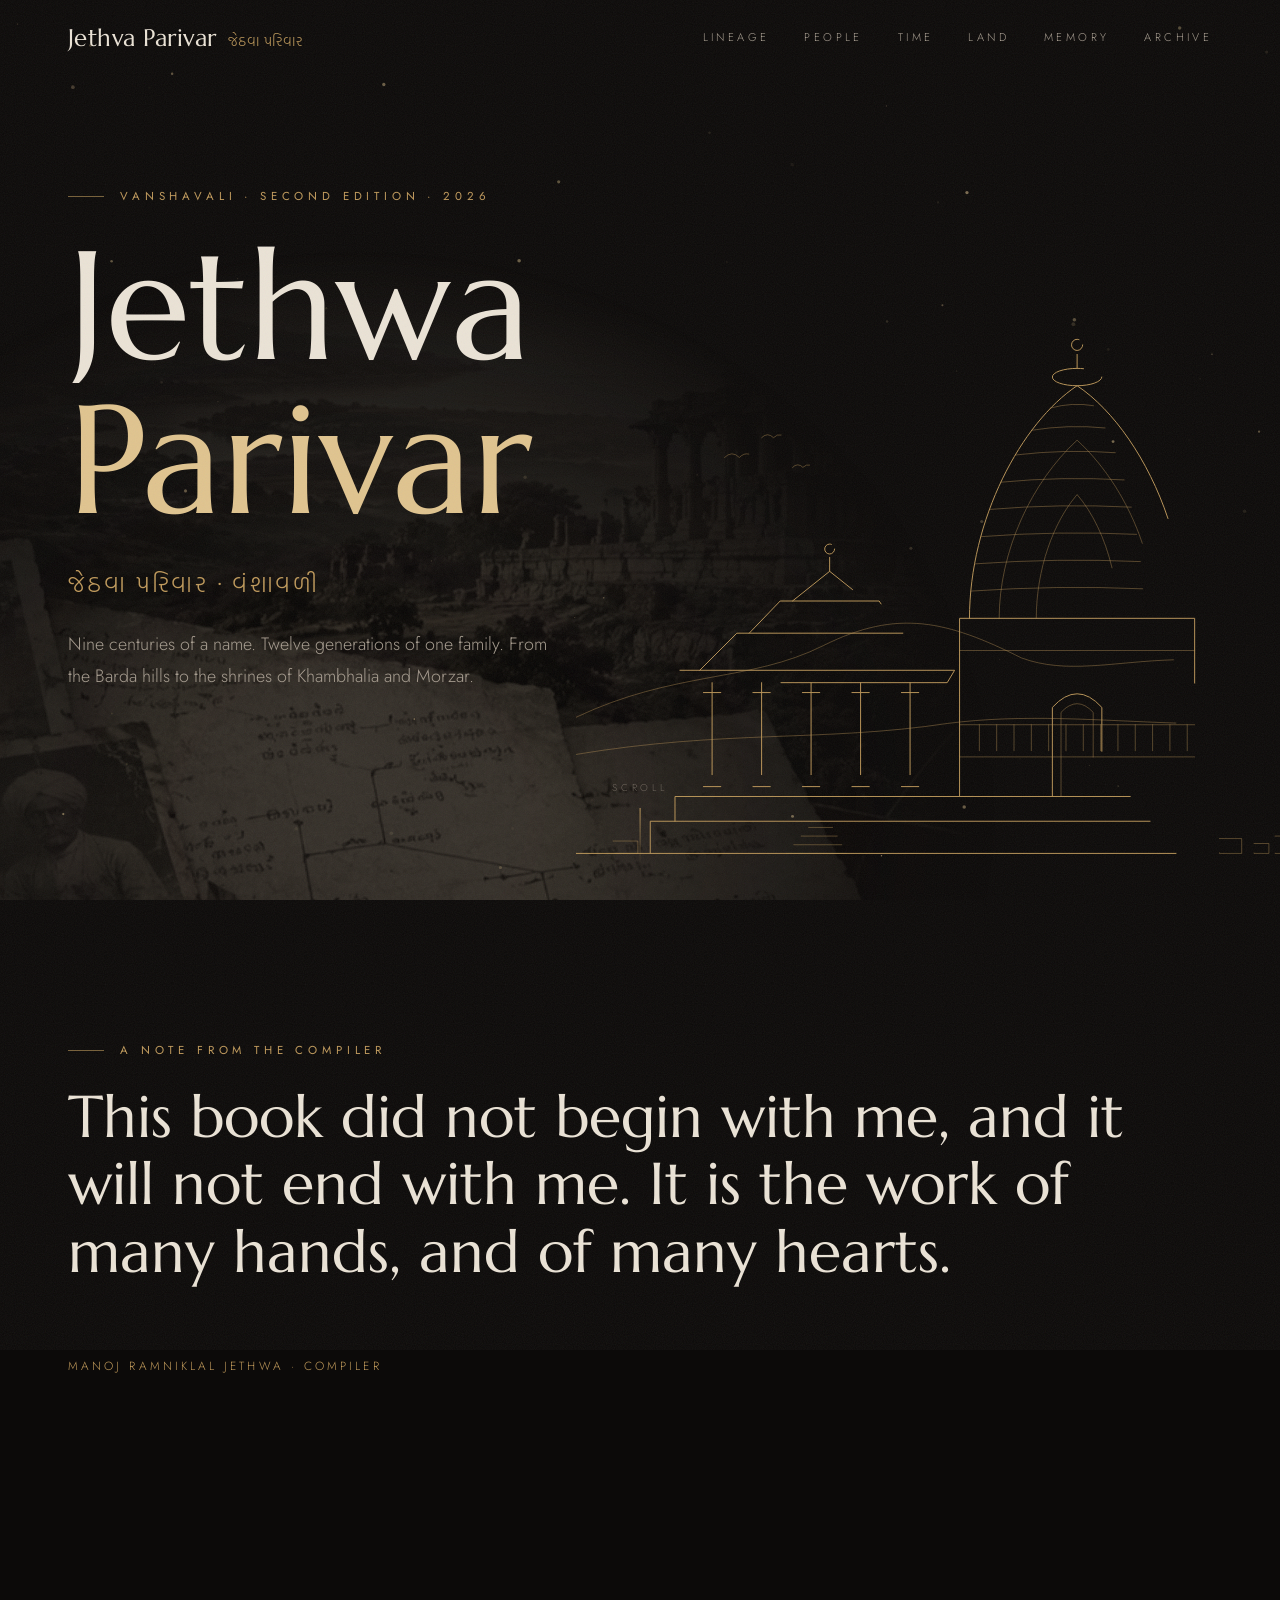
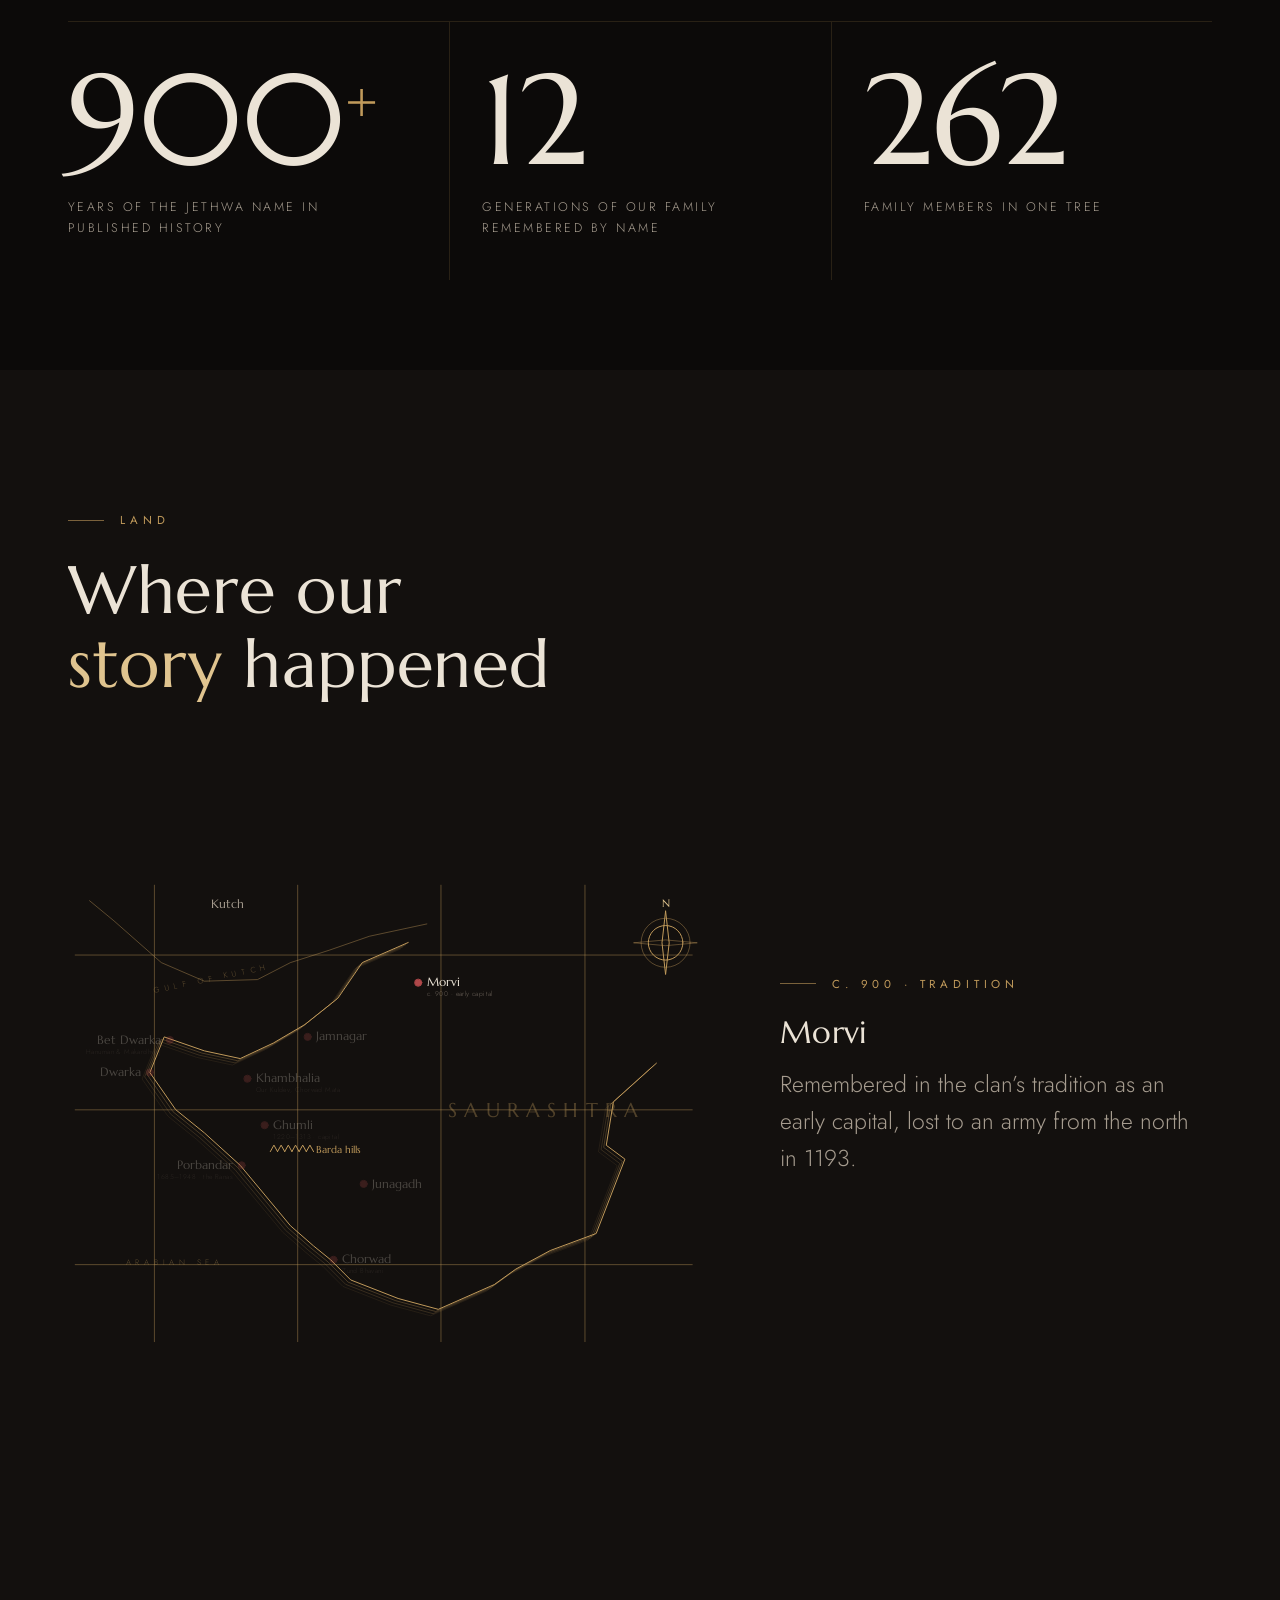
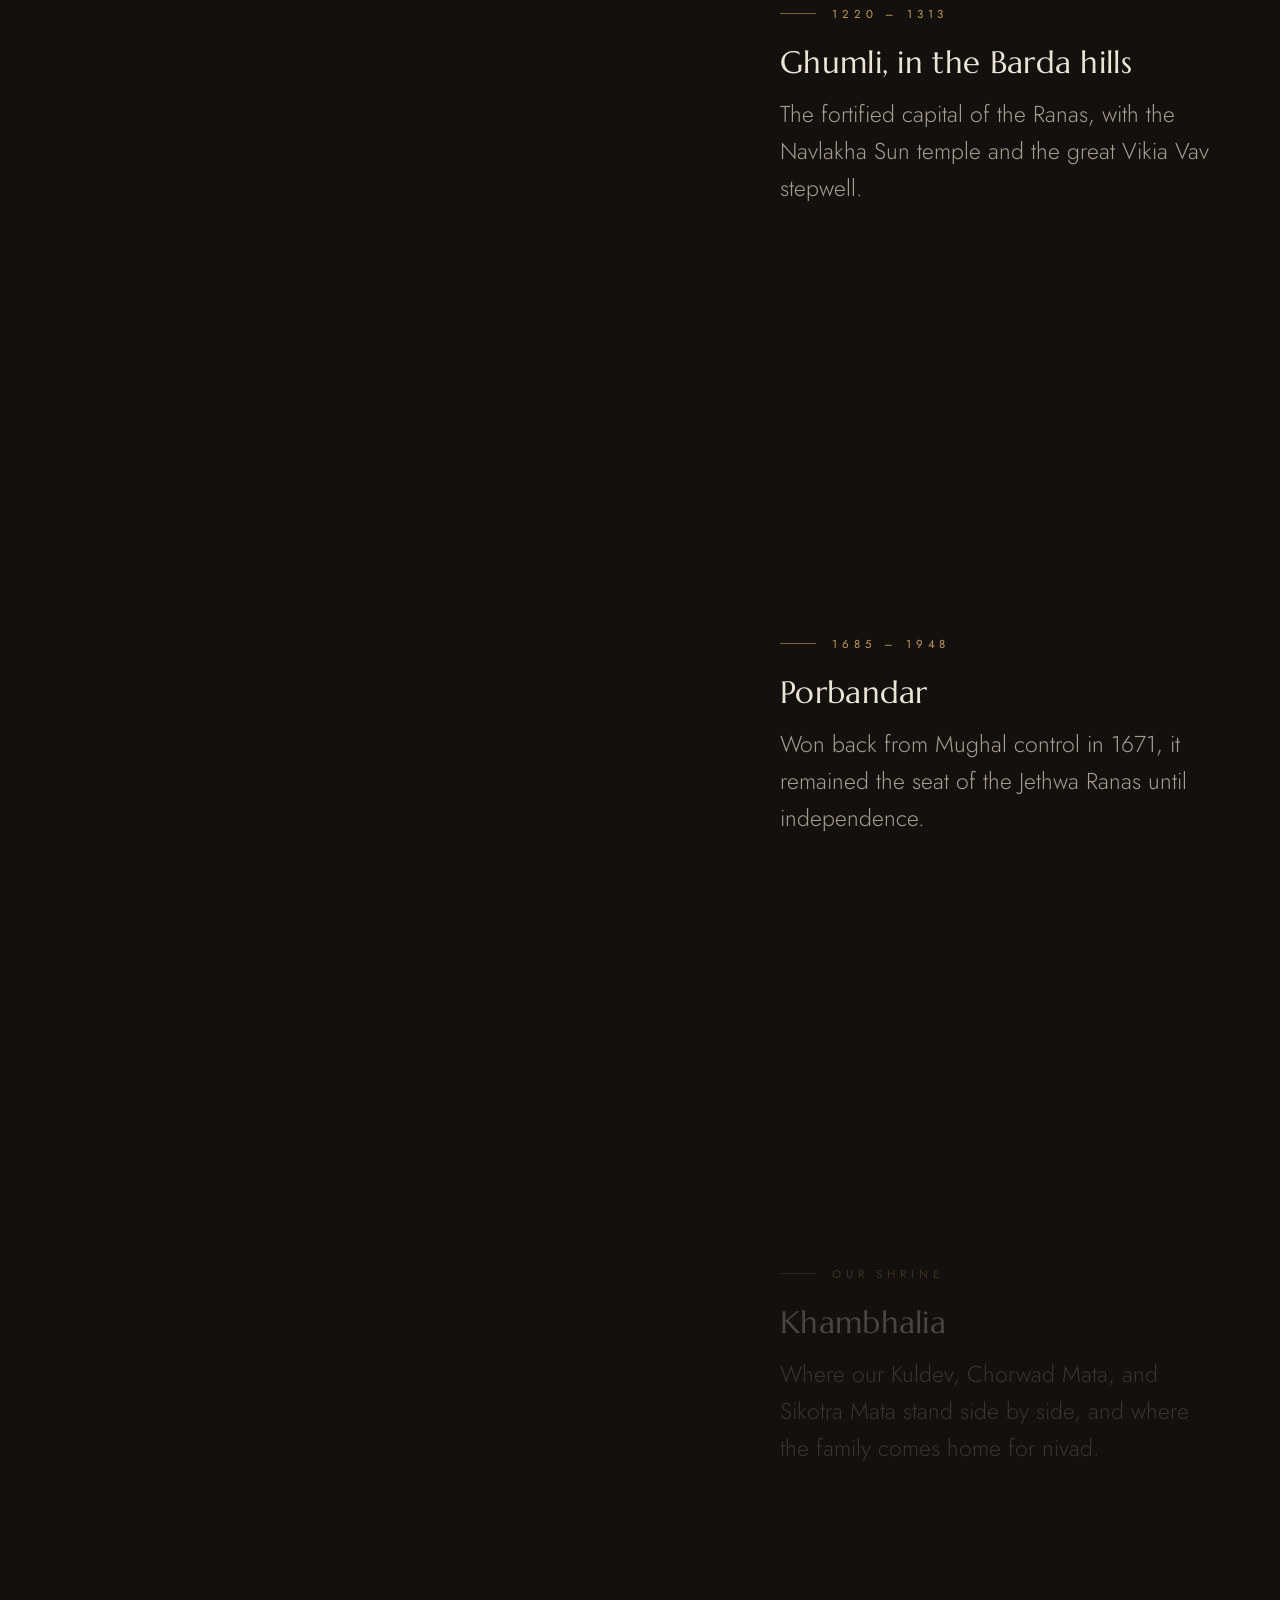
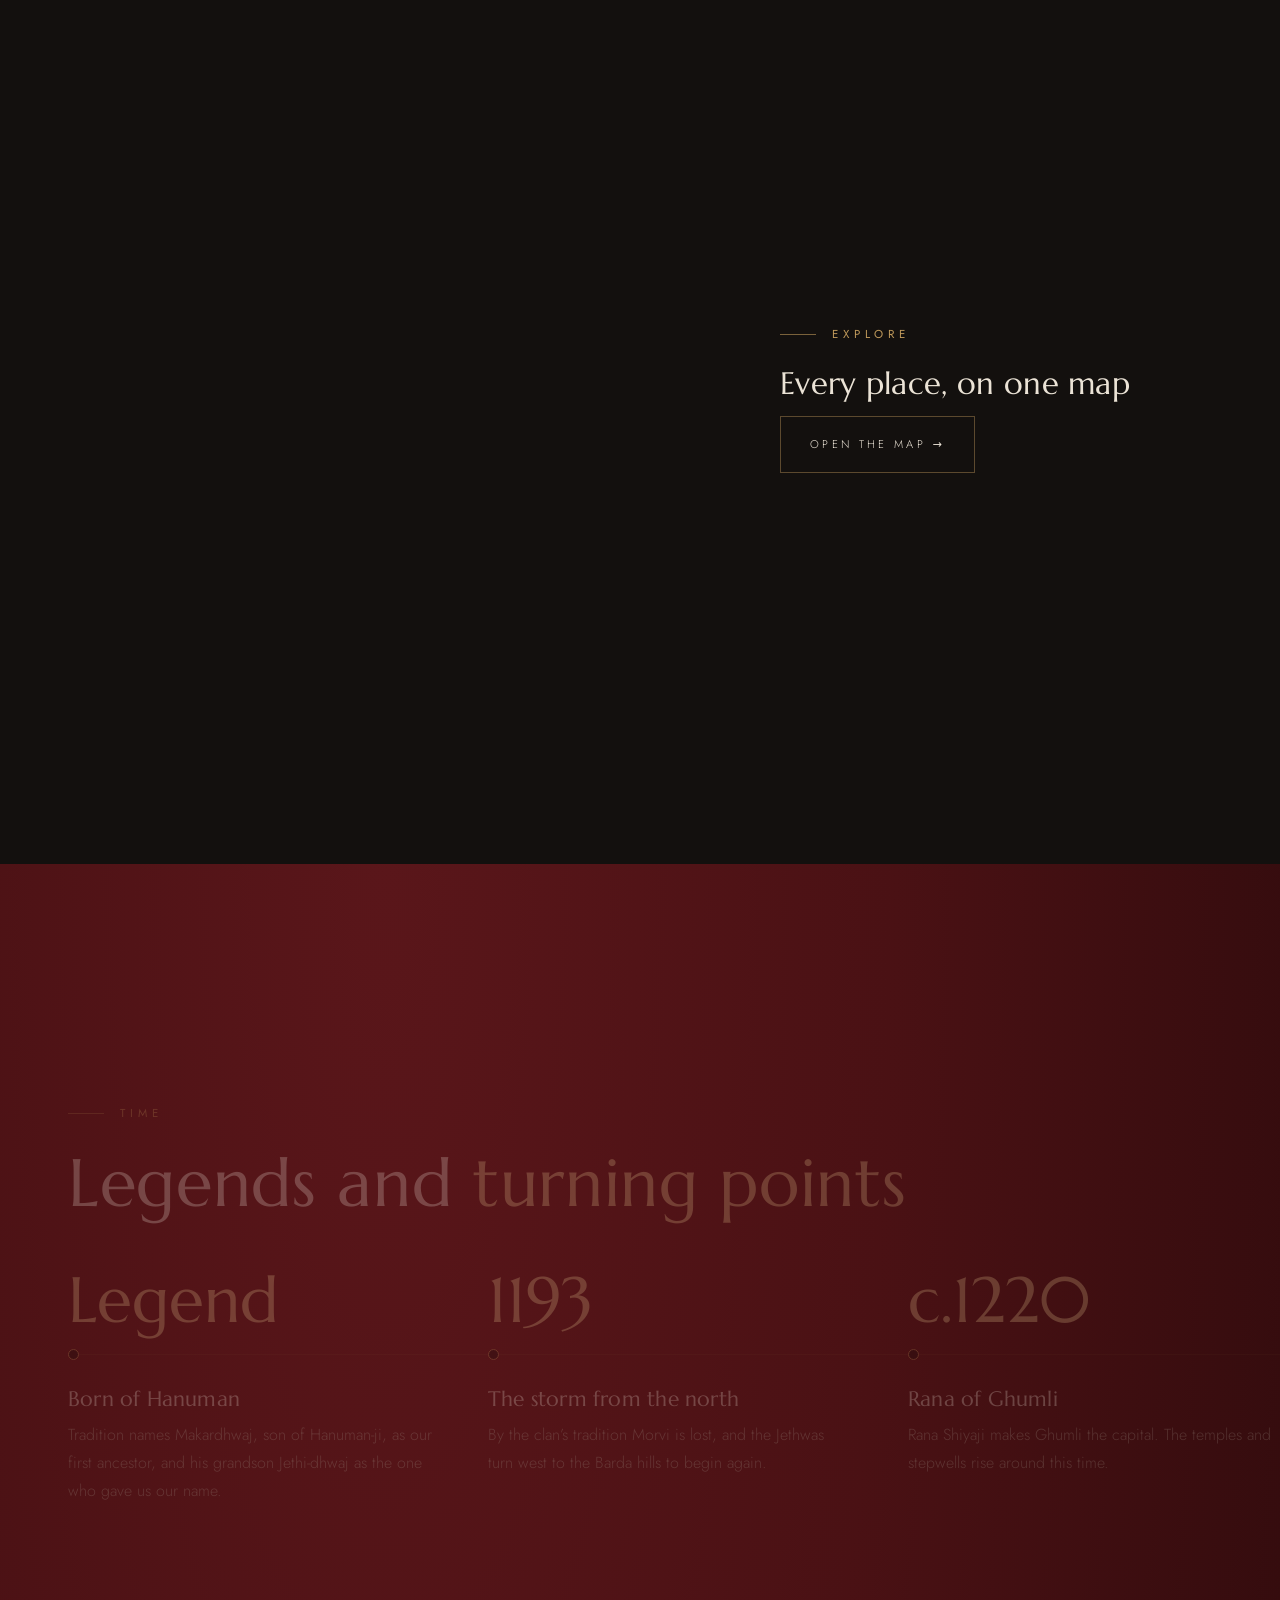
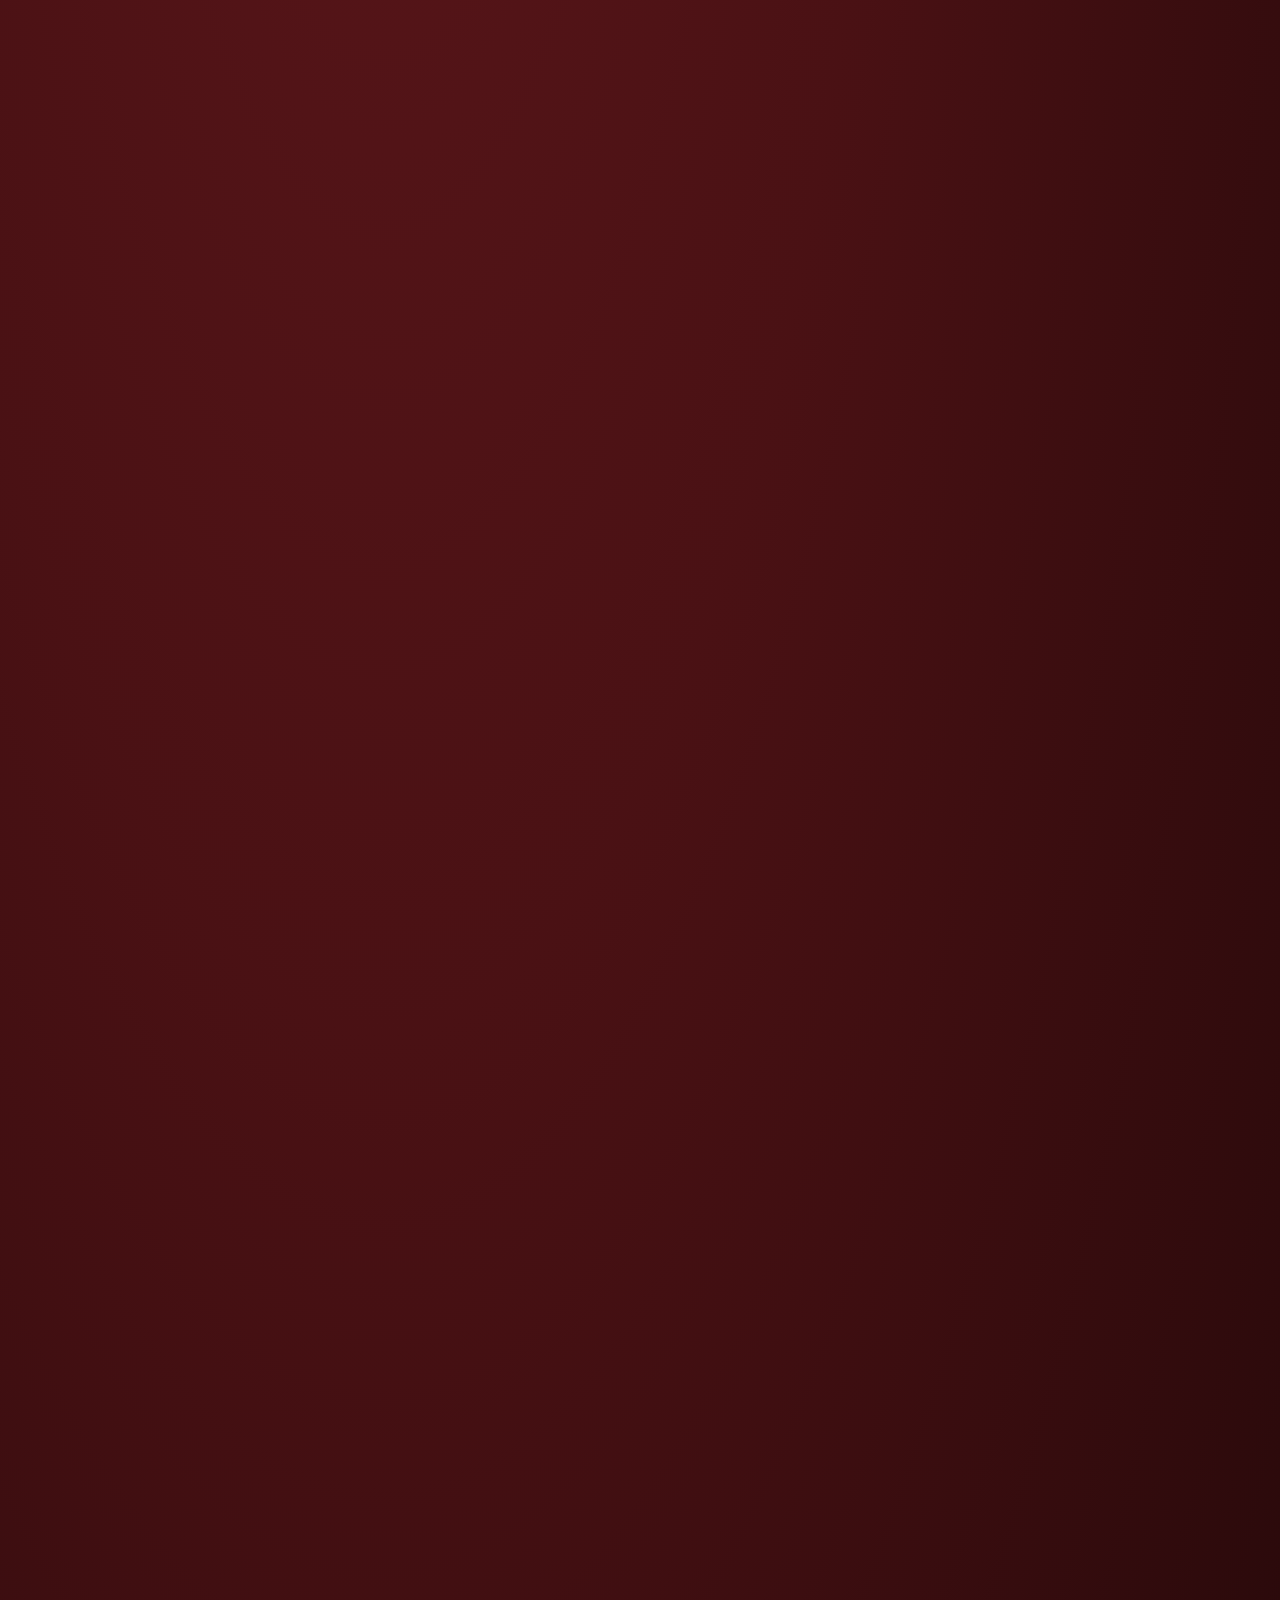
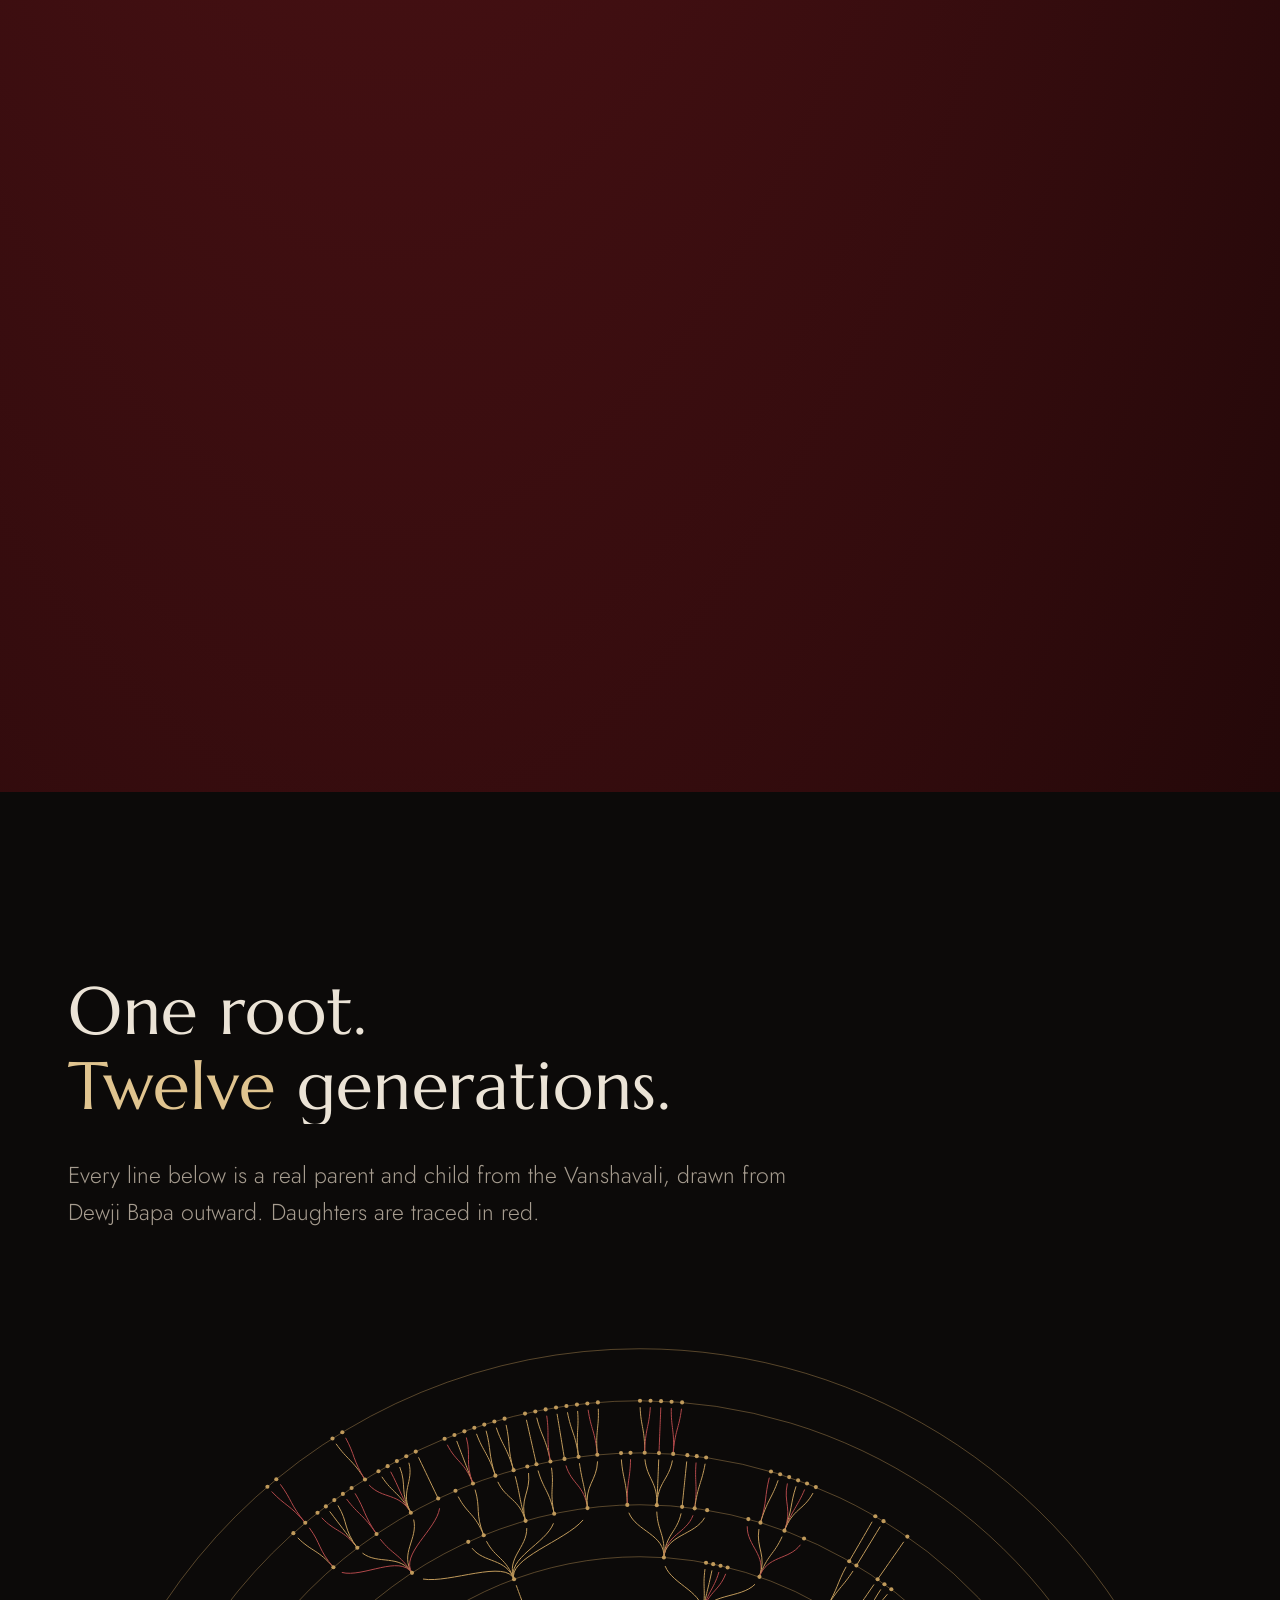
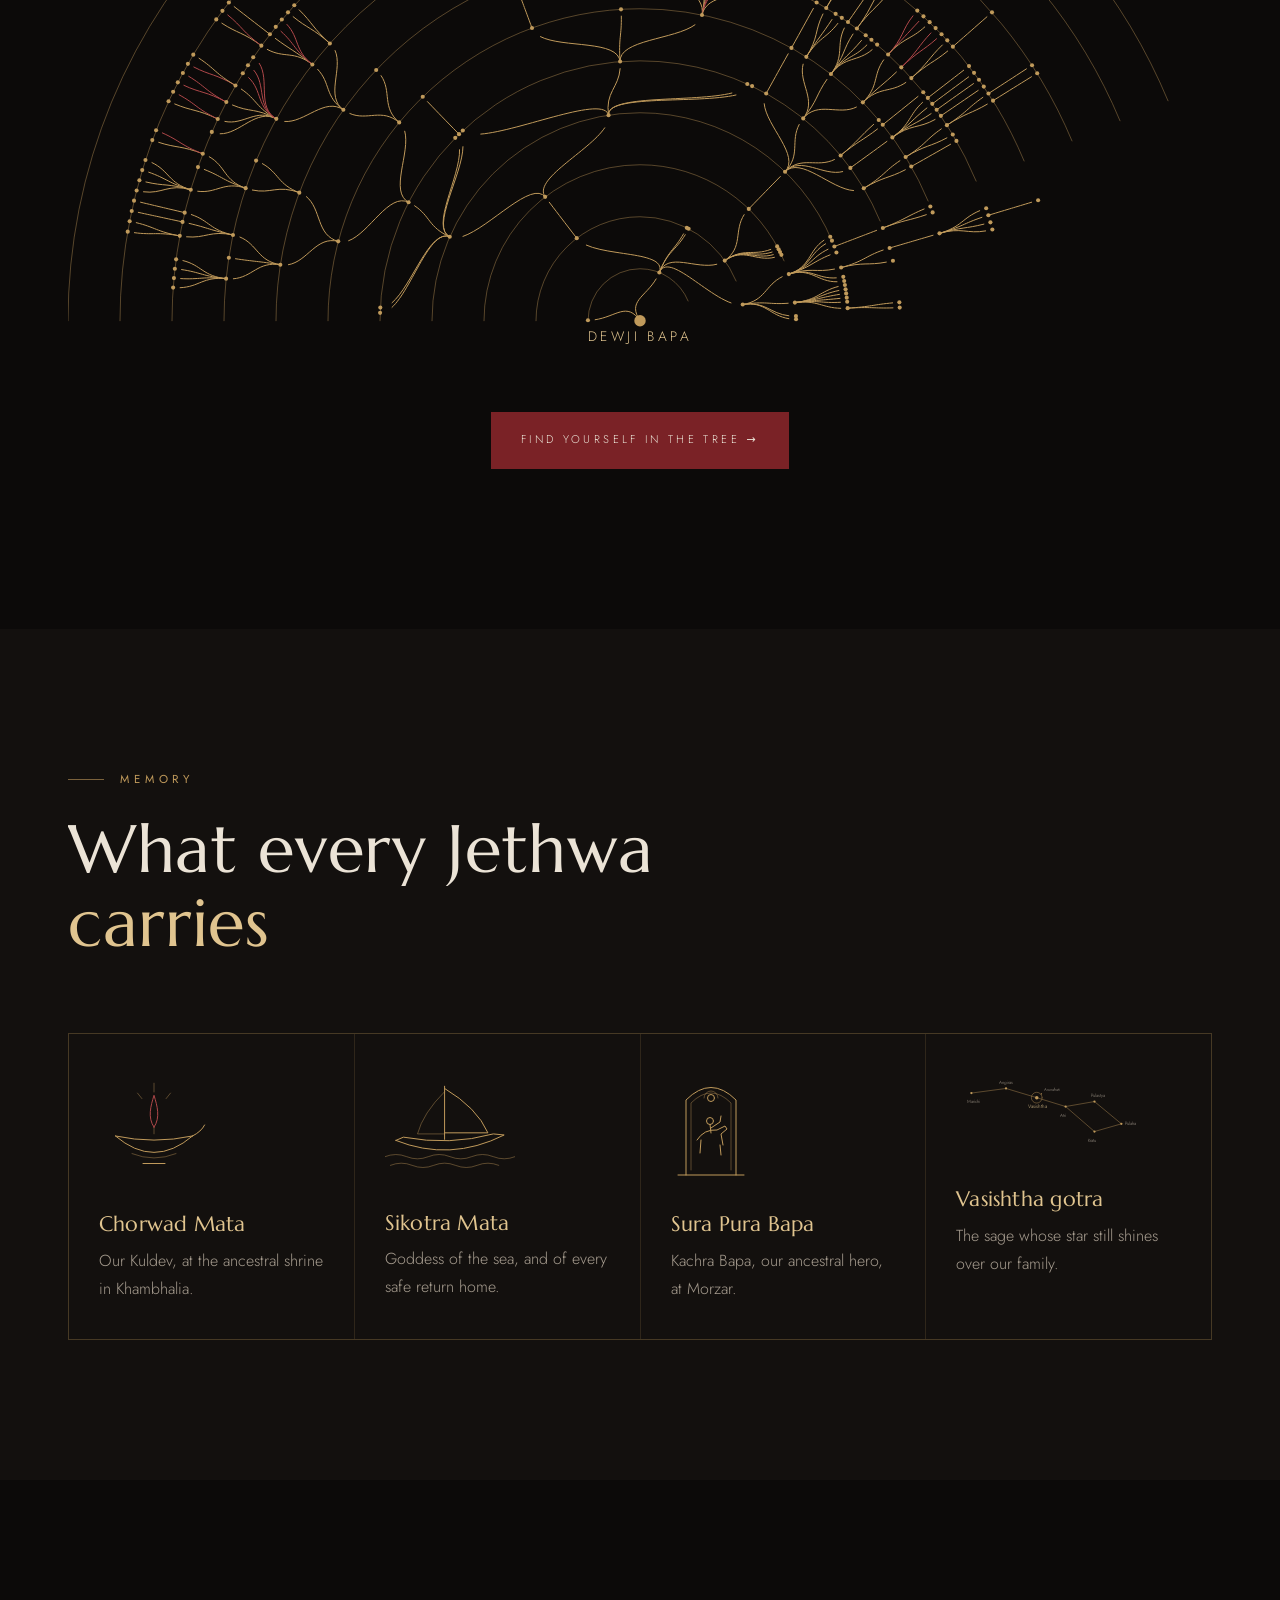
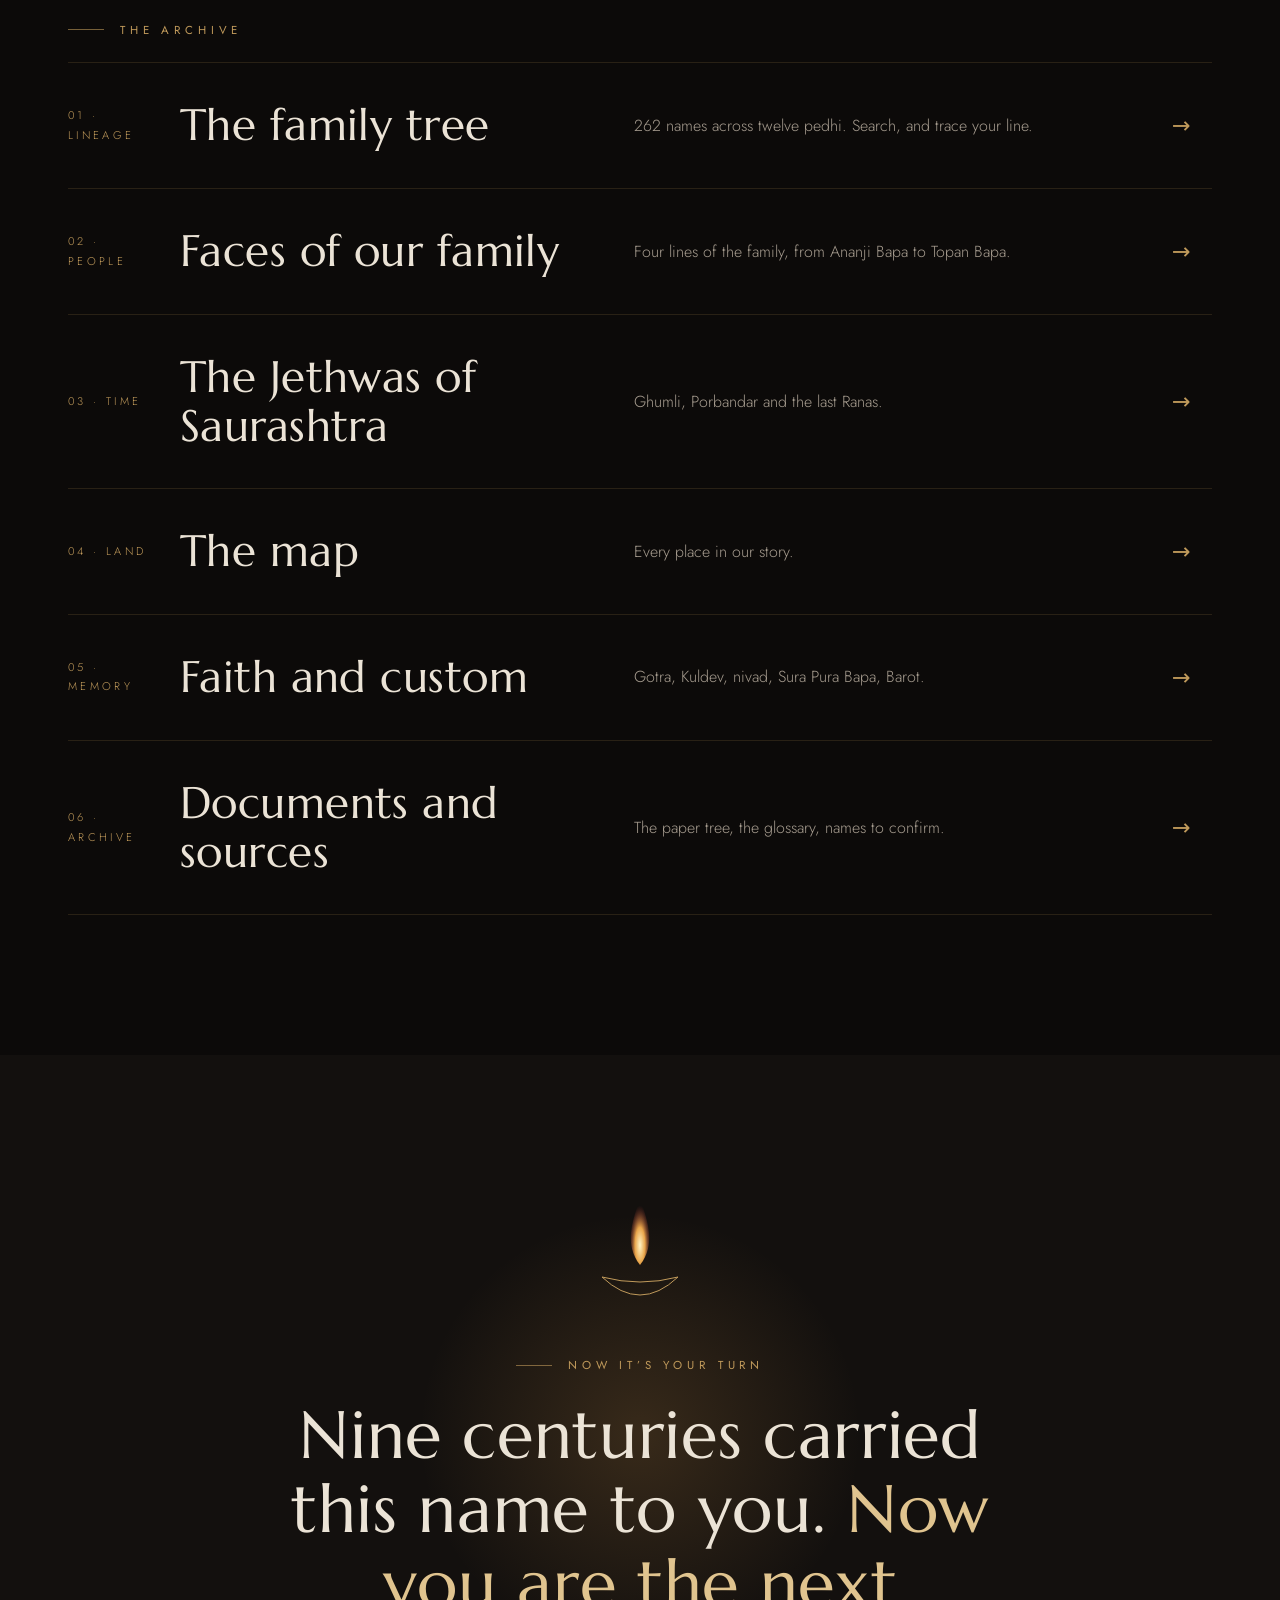
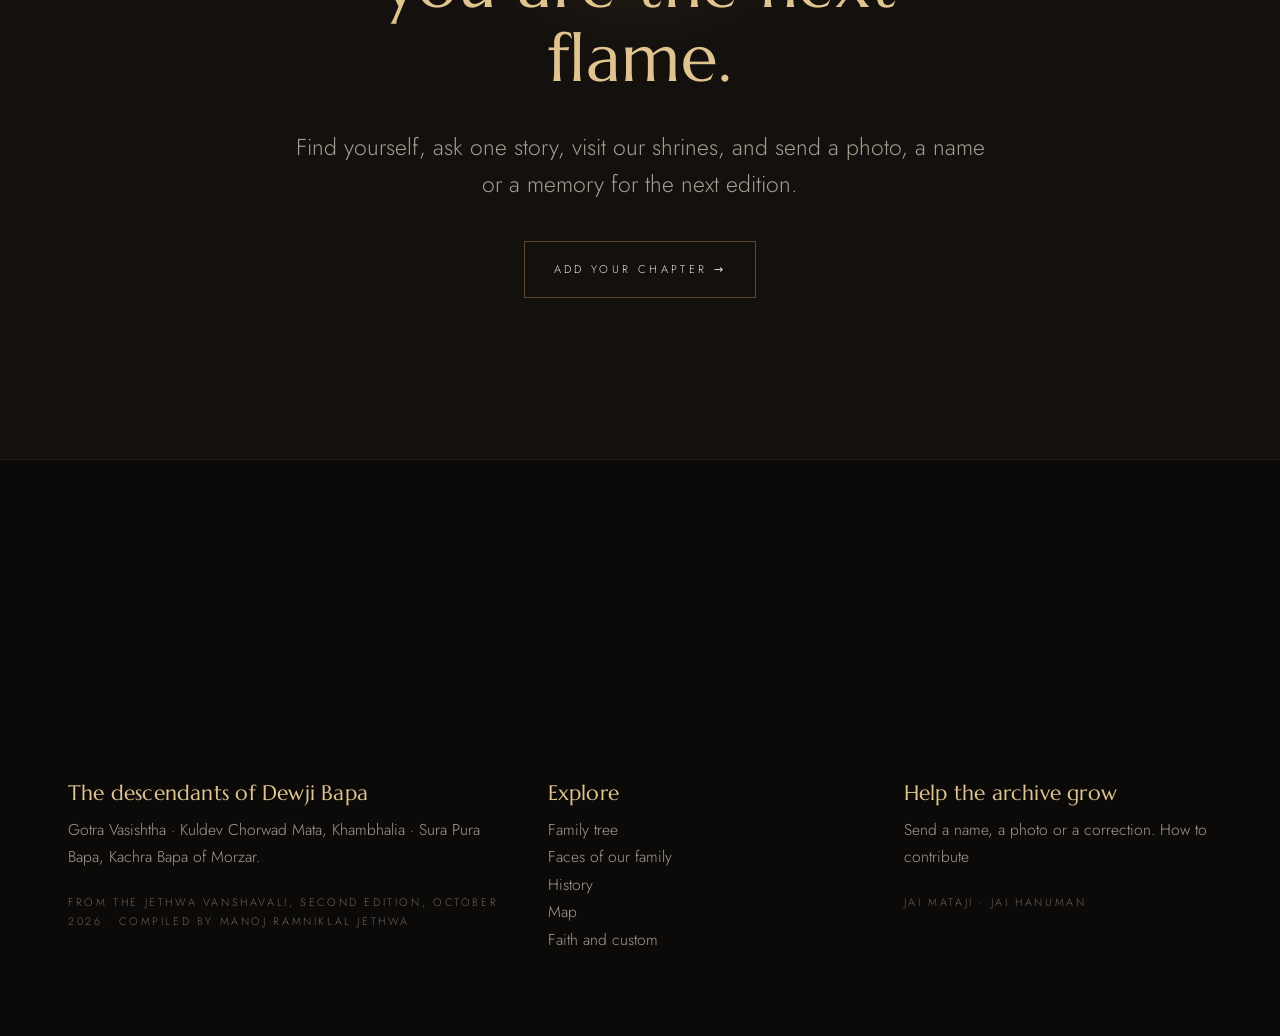
==== commit 61531f16: "Use Marcellus for headings instead of Bodoni Moda Bodoni Moda's hairline strokes were hard to read o" ====
--- a/index.html
+++ b/index.html
@@ -8,7 +8,7 @@
   <meta name="theme-color" content="#0c0a09">
   <link rel="preconnect" href="https://fonts.googleapis.com">
   <link rel="preconnect" href="https://fonts.gstatic.com" crossorigin>
-  <link href="https://fonts.googleapis.com/css2?family=Bodoni+Moda:ital,opsz,wght@0,6..96,400;0,6..96,500;1,6..96,400&family=Jost:wght@300;400;500&family=Hind+Vadodara:wght@300;400&display=swap" rel="stylesheet">
+  <link href="https://fonts.googleapis.com/css2?family=Marcellus&family=Jost:wght@300;400;500&family=Hind+Vadodara:wght@300;400&display=swap" rel="stylesheet">
   <link rel="stylesheet" href="css/style.css">
 </head>
 <body>
--- a/css/style.css
+++ b/css/style.css
@@ -15,7 +15,7 @@
   --text: #ebe3d6;
   --text-soft: #a69c8f;
   --text-faint: #6c635a;
-  --display: "Bodoni Moda", "Didot", serif;
+  --display: "Marcellus", "Trajan Pro", Georgia, serif;
   --body: "Jost", system-ui, sans-serif;
   --gu: "Hind Vadodara", "Noto Sans Gujarati", sans-serif;
   --wide: 1200px;
@@ -61,12 +61,12 @@
 a:hover { color: #fff; }
 ::selection { background: var(--oxblood-2); color: #fff; }
 
-h1, h2, h3, h4 { font-family: var(--display); font-weight: 400; line-height: 1.05; margin: 0 0 .5em; letter-spacing: -.01em; }
+h1, h2, h3, h4 { font-family: var(--display); font-weight: 400; line-height: 1.12; margin: 0 0 .5em; letter-spacing: .01em; }
 h1 { font-size: clamp(3rem, 9vw, 8.5rem); }
 h2 { font-size: clamp(2.2rem, 5.2vw, 4.6rem); }
 h3 { font-size: clamp(1.5rem, 2.4vw, 2rem); }
 h4 { font-size: 1.3rem; }
-h1 em, h2 em, h3 em { font-style: italic; color: var(--gold-2); }
+h1 em, h2 em, h3 em { font-style: normal; color: var(--gold-2); }
 p { margin: 0 0 1.2em; }
 b, strong { font-weight: 500; color: #fff; }
 .gu { font-family: var(--gu); }
@@ -137,10 +137,10 @@
 @keyframes kenburns { from { transform: scale(1.02); } to { transform: scale(1.14) translate(-1.5%, -1%); } }
 .hero canvas { position: absolute; inset: 0; width: 100%; height: 100%; pointer-events: none; }
 .hero .wrap { position: relative; z-index: 2; width: 100%; }
-.hero h1 { font-size: clamp(4rem, 15vw, 13rem); line-height: .9; margin: 0; letter-spacing: 0; }
+.hero h1 { font-size: clamp(3.4rem, 12vw, 10.5rem); line-height: 1; margin: 0; letter-spacing: 0; }
 .hero h1 .row { display: block; overflow: hidden; }
 .hero h1 .row > span { display: inline-block; transform: translateY(110%); animation: rise 1.4s var(--ease) forwards; }
-.hero h1 .row:nth-child(2) > span { animation-delay: .18s; font-style: italic; color: var(--gold-2); }
+.hero h1 .row:nth-child(2) > span { animation-delay: .18s; color: var(--gold-2); }
 @keyframes rise { to { transform: none; } }
 .hero .gu-title { font-family: var(--gu); color: var(--gold); font-size: clamp(1.1rem, 2vw, 1.5rem); letter-spacing: .1em; margin-top: 1.6rem; opacity: 0; animation: fade 1.6s .8s forwards; }
 .hero p.sub { max-width: 30rem; color: var(--text-soft); font-size: 1.12rem; margin-top: 1.6rem; opacity: 0; animation: fade 1.6s 1.1s forwards; }
@@ -232,14 +232,14 @@
 .chapter:hover::before { transform: none; }
 .chapter .k { font-size: .7rem; letter-spacing: .3em; color: var(--gold); }
 .chapter h3 { margin: 0; font-size: clamp(1.8rem, 3.4vw, 3rem); transition: transform .6s var(--ease); }
-.chapter:hover h3 { transform: translateX(14px); font-style: italic; }
+.chapter:hover h3 { transform: translateX(14px); color: var(--gold-2); }
 .chapter p { margin: 0; color: var(--text-soft); font-size: 1rem; }
 .chapter .arrow { font-size: 1.4rem; color: var(--gold); transition: transform .6s var(--ease); }
 .chapter:hover .arrow { transform: translateX(8px); }
 @media (max-width: 800px) { .chapter { grid-template-columns: 1fr; gap: 8px; } .chapter .arrow { display: none; } }
 
 /* Quote */
-.quote { font-family: var(--display); font-style: italic; font-size: clamp(1.8rem, 3.4vw, 3rem); line-height: 1.25; margin: 0; color: var(--text); }
+.quote { font-family: var(--display); font-size: clamp(1.8rem, 3.4vw, 3rem); line-height: 1.25; margin: 0; color: var(--text); }
 .signature { font-size: .74rem; letter-spacing: .26em; text-transform: uppercase; color: var(--gold); margin-top: 2rem; }
 
 /* Cards */
@@ -313,7 +313,7 @@
 /* Steps */
 .steps { counter-reset: s; list-style: none; padding: 0; margin: 0; }
 .steps li { counter-increment: s; position: relative; padding: 0 0 36px 84px; color: var(--text-soft); }
-.steps li::before { content: counter(s, decimal-leading-zero); position: absolute; left: 0; top: -10px; font-family: var(--display); font-style: italic; font-size: 2.4rem; color: var(--gold); line-height: 1; }
+.steps li::before { content: counter(s, decimal-leading-zero); position: absolute; left: 0; top: -10px; font-family: var(--display); font-size: 2.2rem; color: var(--gold); line-height: 1; }
 .steps b { font-family: var(--display); font-weight: 400; font-size: 1.5rem; display: block; color: var(--text); margin-bottom: .3rem; }
 
 /* Glossary */
@@ -345,7 +345,7 @@
 .jumps a:hover { color: var(--gold-2); background-size: 100% 1px; }
 
 /* ---------- Family tree page ---------- */
-.search { width: 100%; font: inherit; font-family: var(--display); font-size: clamp(1.6rem, 3.6vw, 2.8rem); font-style: italic; padding: .6rem 0; background: none; border: 0; border-bottom: 1px solid var(--gold-dim); color: var(--text); outline: none; transition: border-color .4s; }
+.search { width: 100%; font: inherit; font-family: var(--display); font-size: clamp(1.5rem, 3.2vw, 2.5rem); padding: .6rem 0; background: none; border: 0; border-bottom: 1px solid var(--gold-dim); color: var(--text); outline: none; transition: border-color .4s; }
 .search::placeholder { color: var(--text-faint); }
 .search:focus { border-bottom-color: var(--gold); }
 .results { list-style: none; margin: 0; padding: 0; background: var(--panel); max-height: 340px; overflow-y: auto; border: 1px solid var(--line); border-top: 0; }
@@ -377,7 +377,7 @@
 .node .tw[disabled] { cursor: default; color: var(--text-faint); }
 .node .nm { font-family: var(--display); font-size: 1.2rem; background: none; border: 0; padding: 0; color: var(--text); cursor: pointer; text-align: left; transition: color .3s; }
 .node .nm:hover { color: var(--gold-2); }
-.node.f .nm { color: #d99a92; font-style: italic; }
+.node.f .nm { color: #d99a92; }
 .node .meta { font-size: .68rem; color: var(--text-faint); letter-spacing: .06em; }
 .node .sp { font-size: .92rem; color: var(--text-soft); }
 .node.sel .nm { color: #fff; background: var(--oxblood-2); padding: 0 .45rem; font-style: normal; box-shadow: 0 0 24px rgba(176, 72, 74, .5); }
